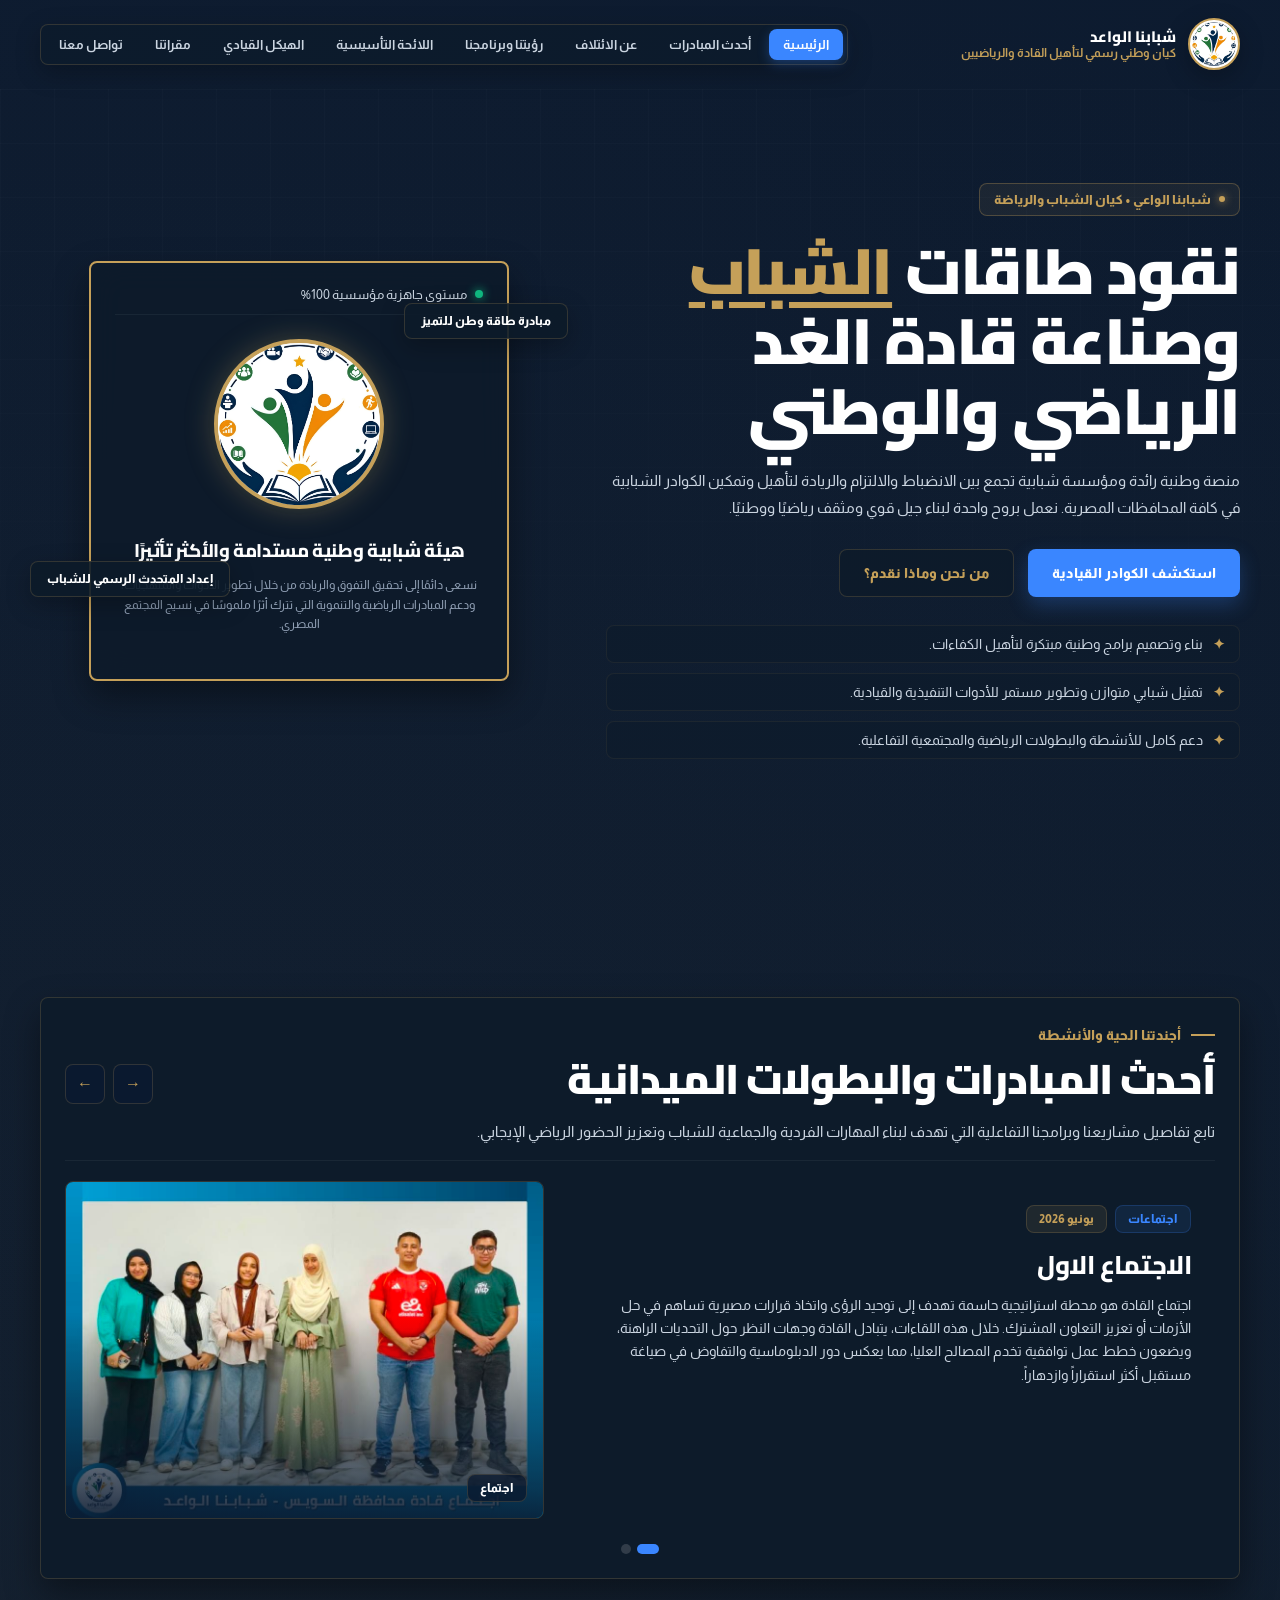
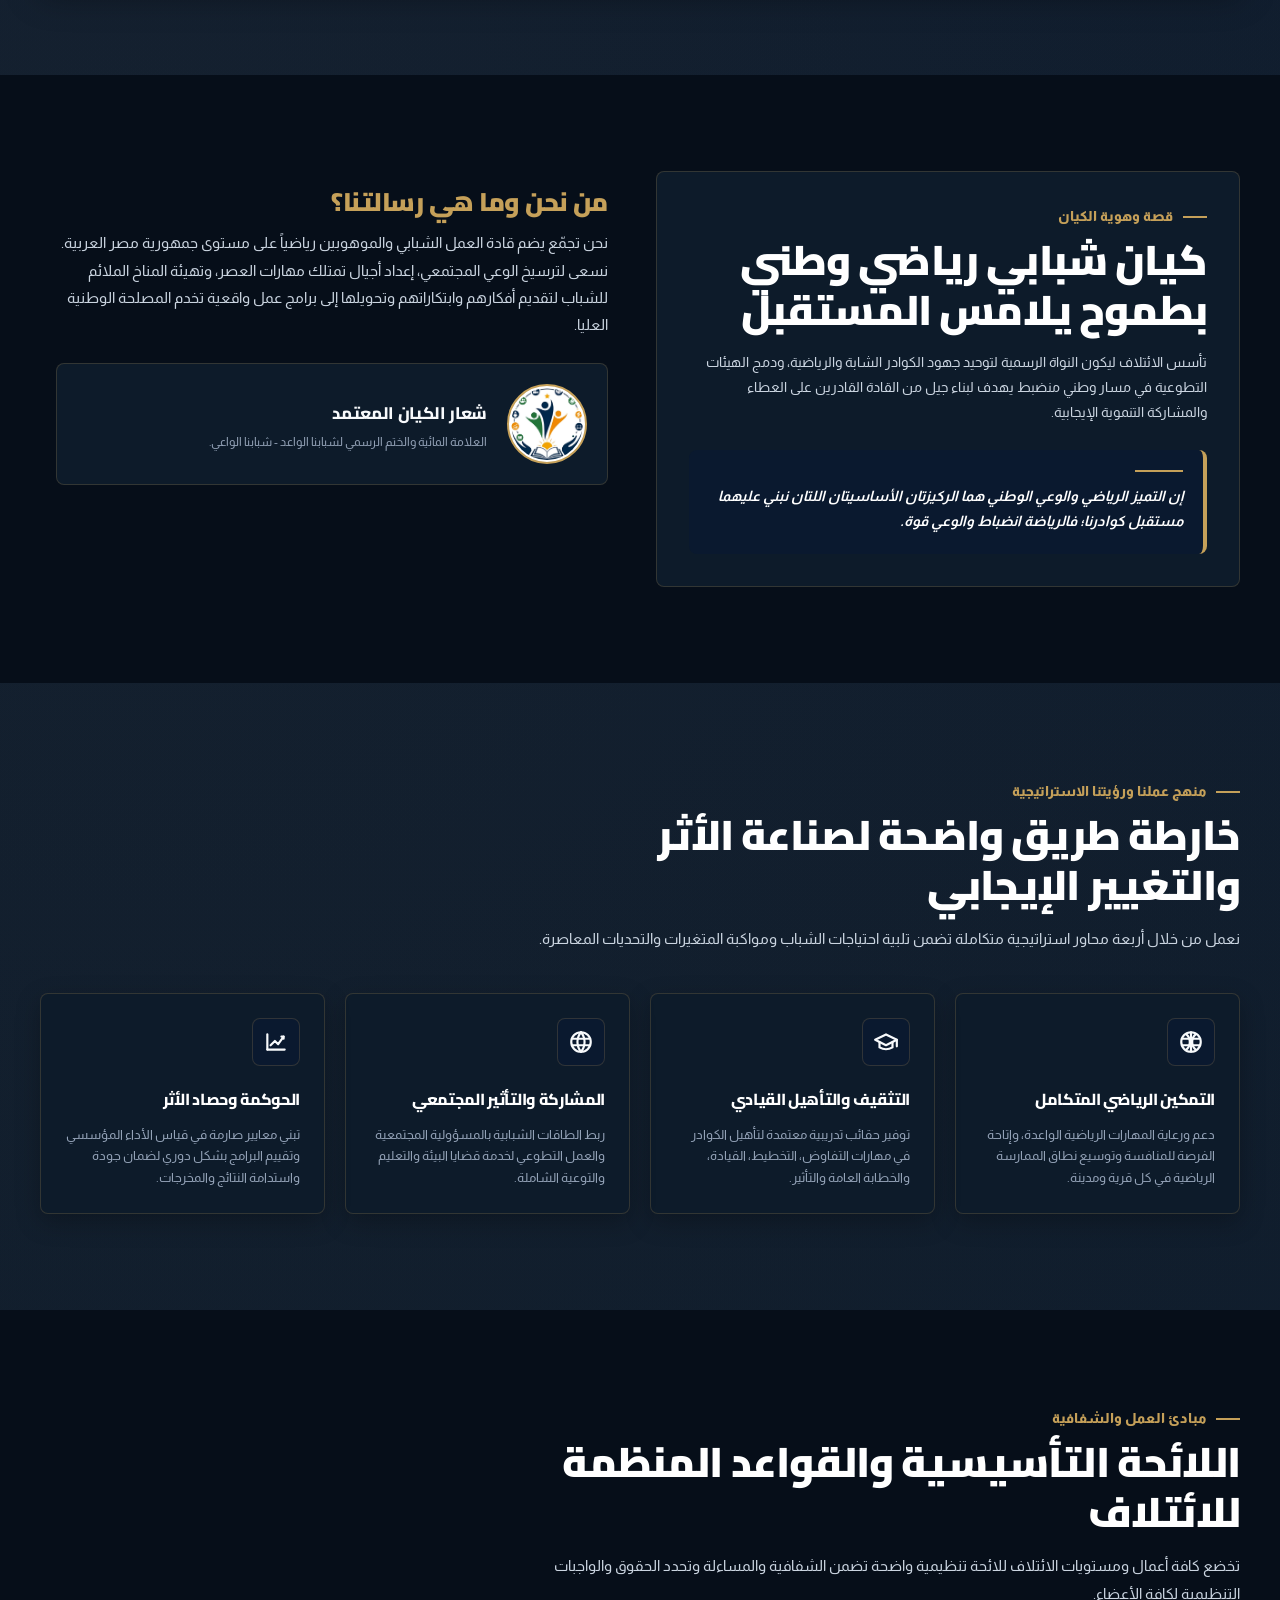
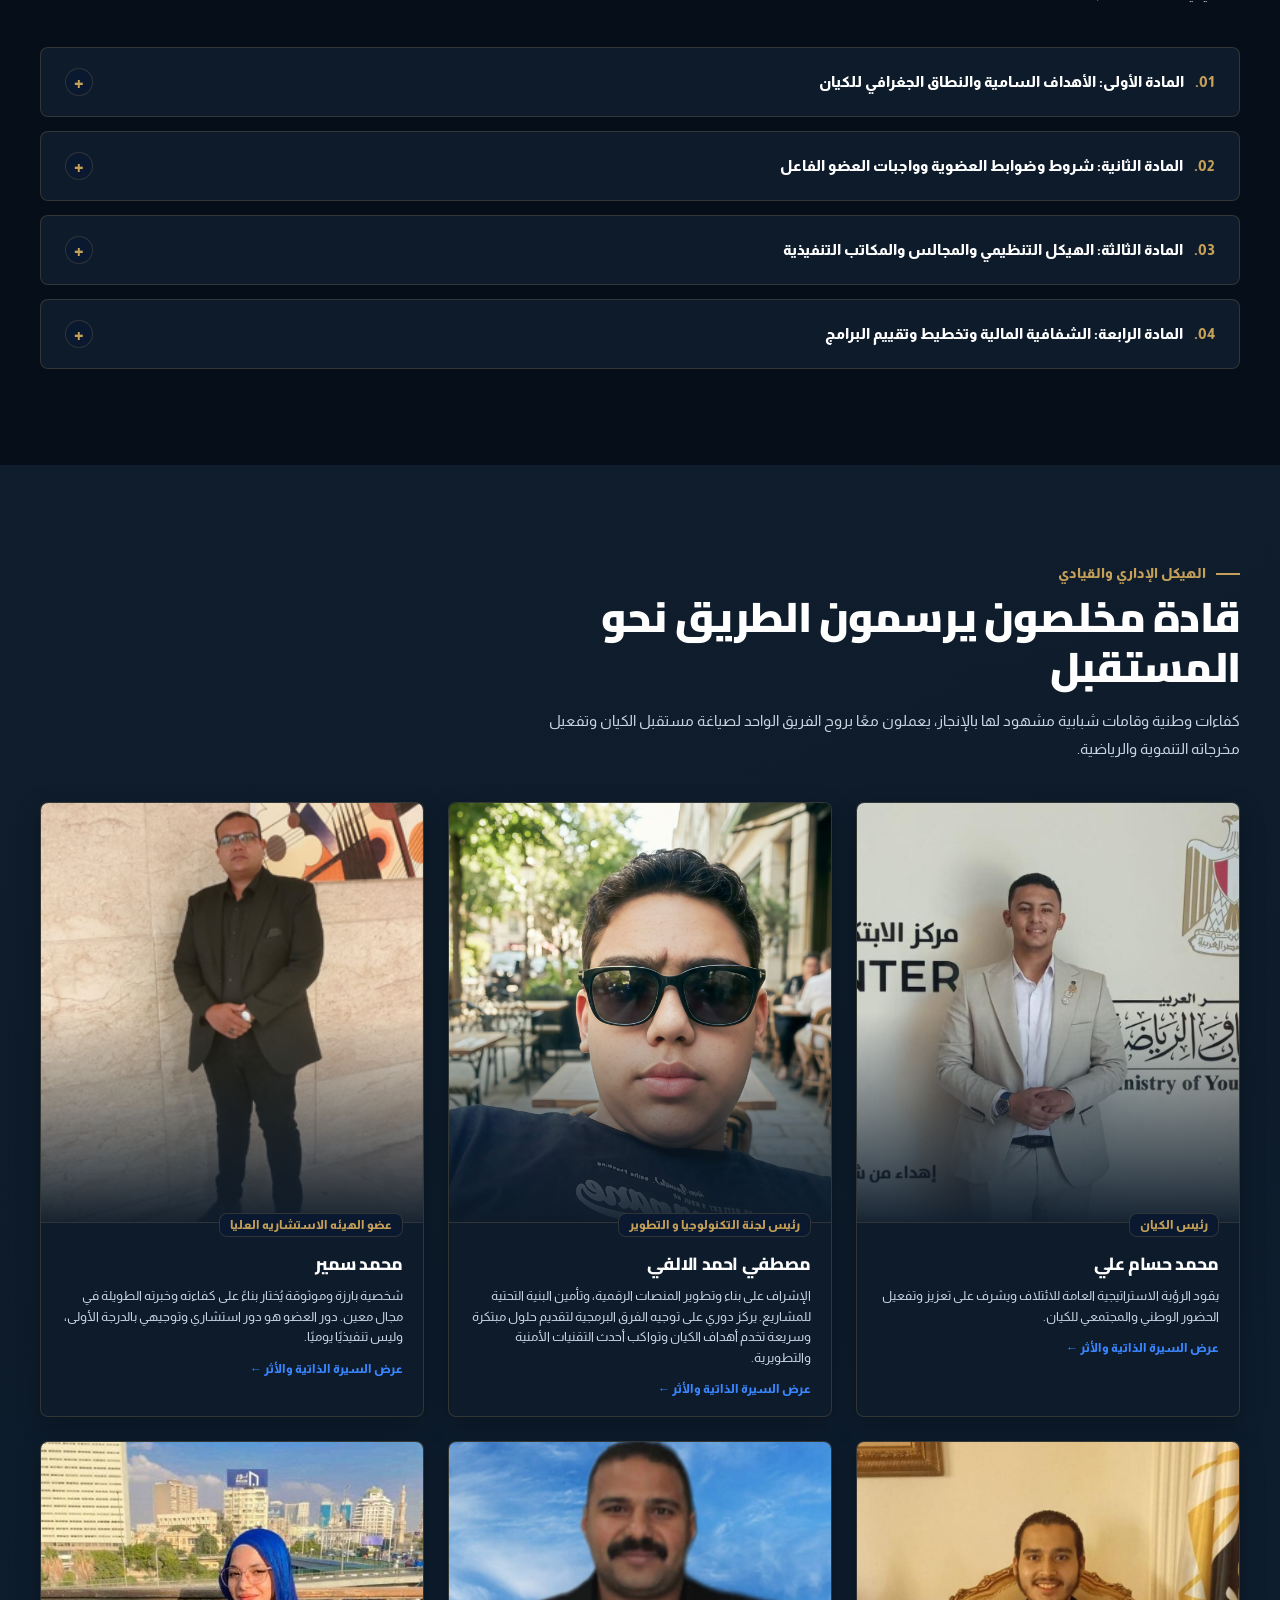
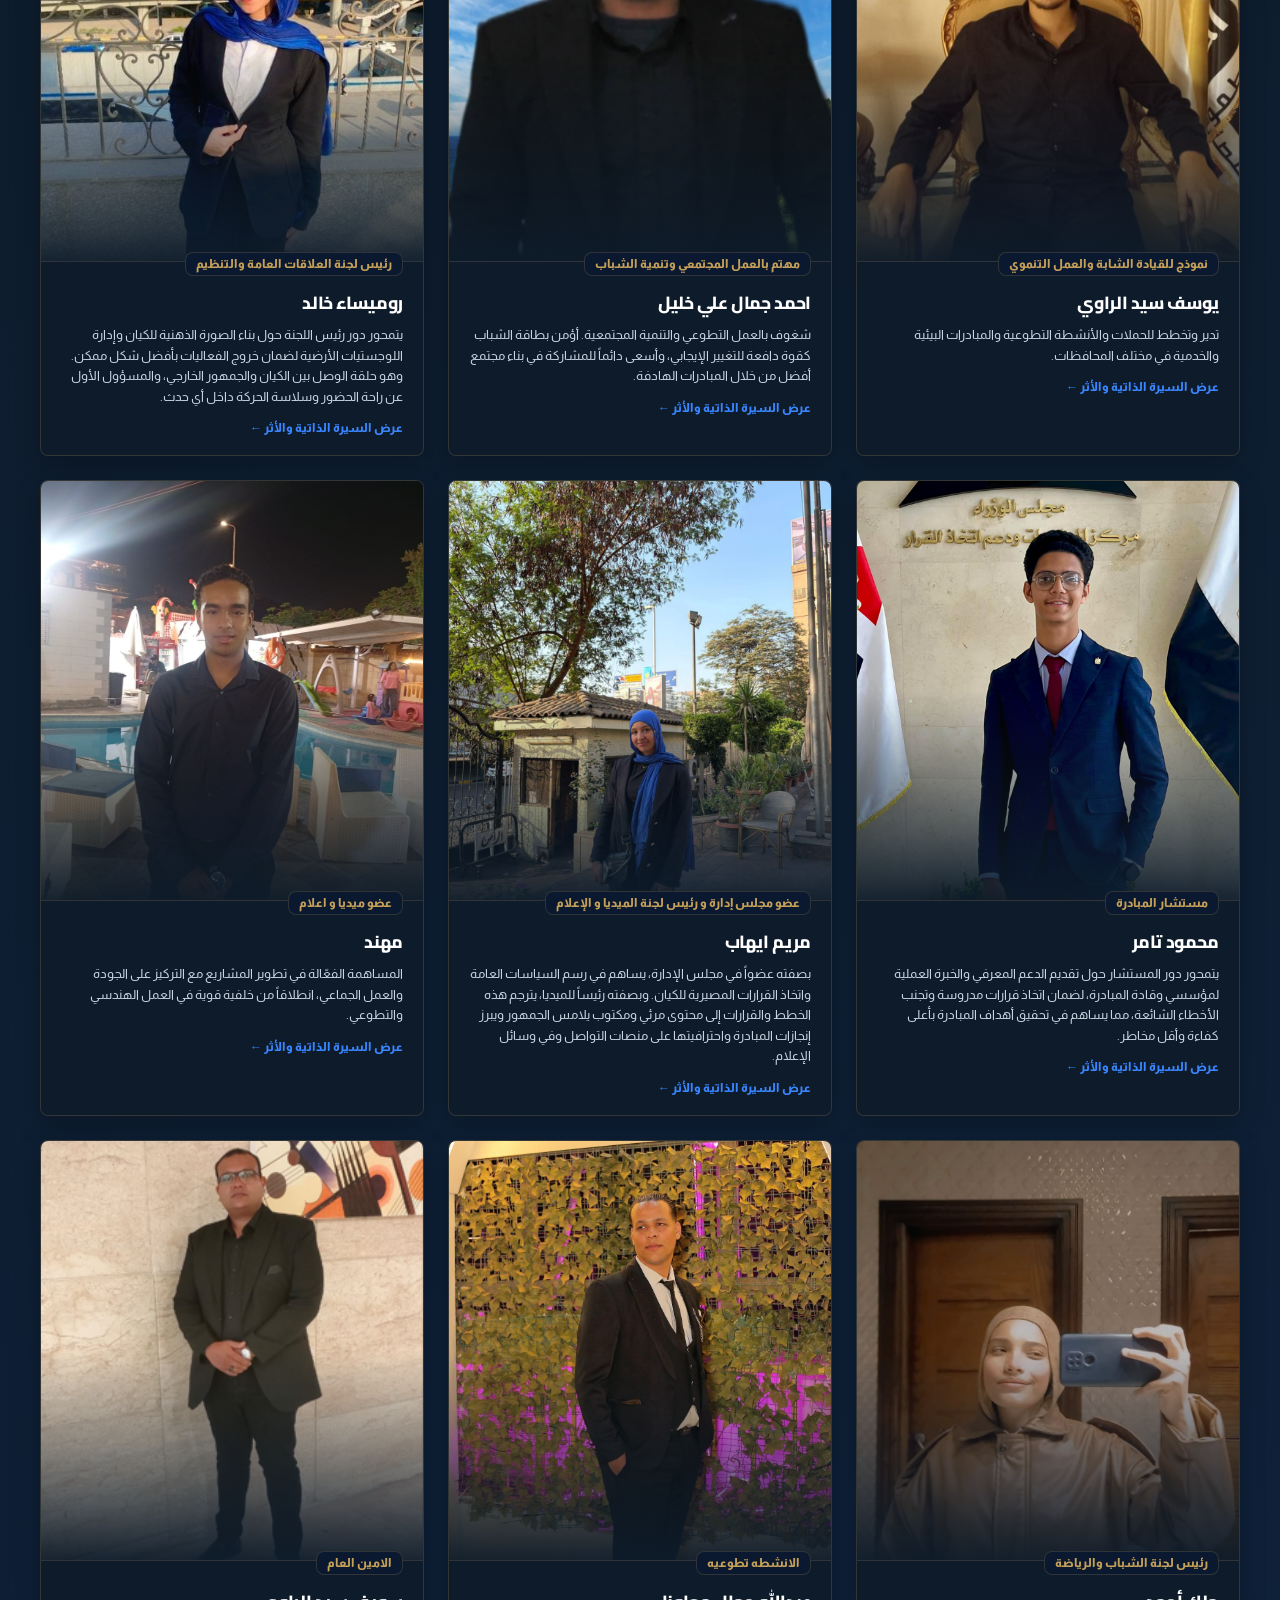
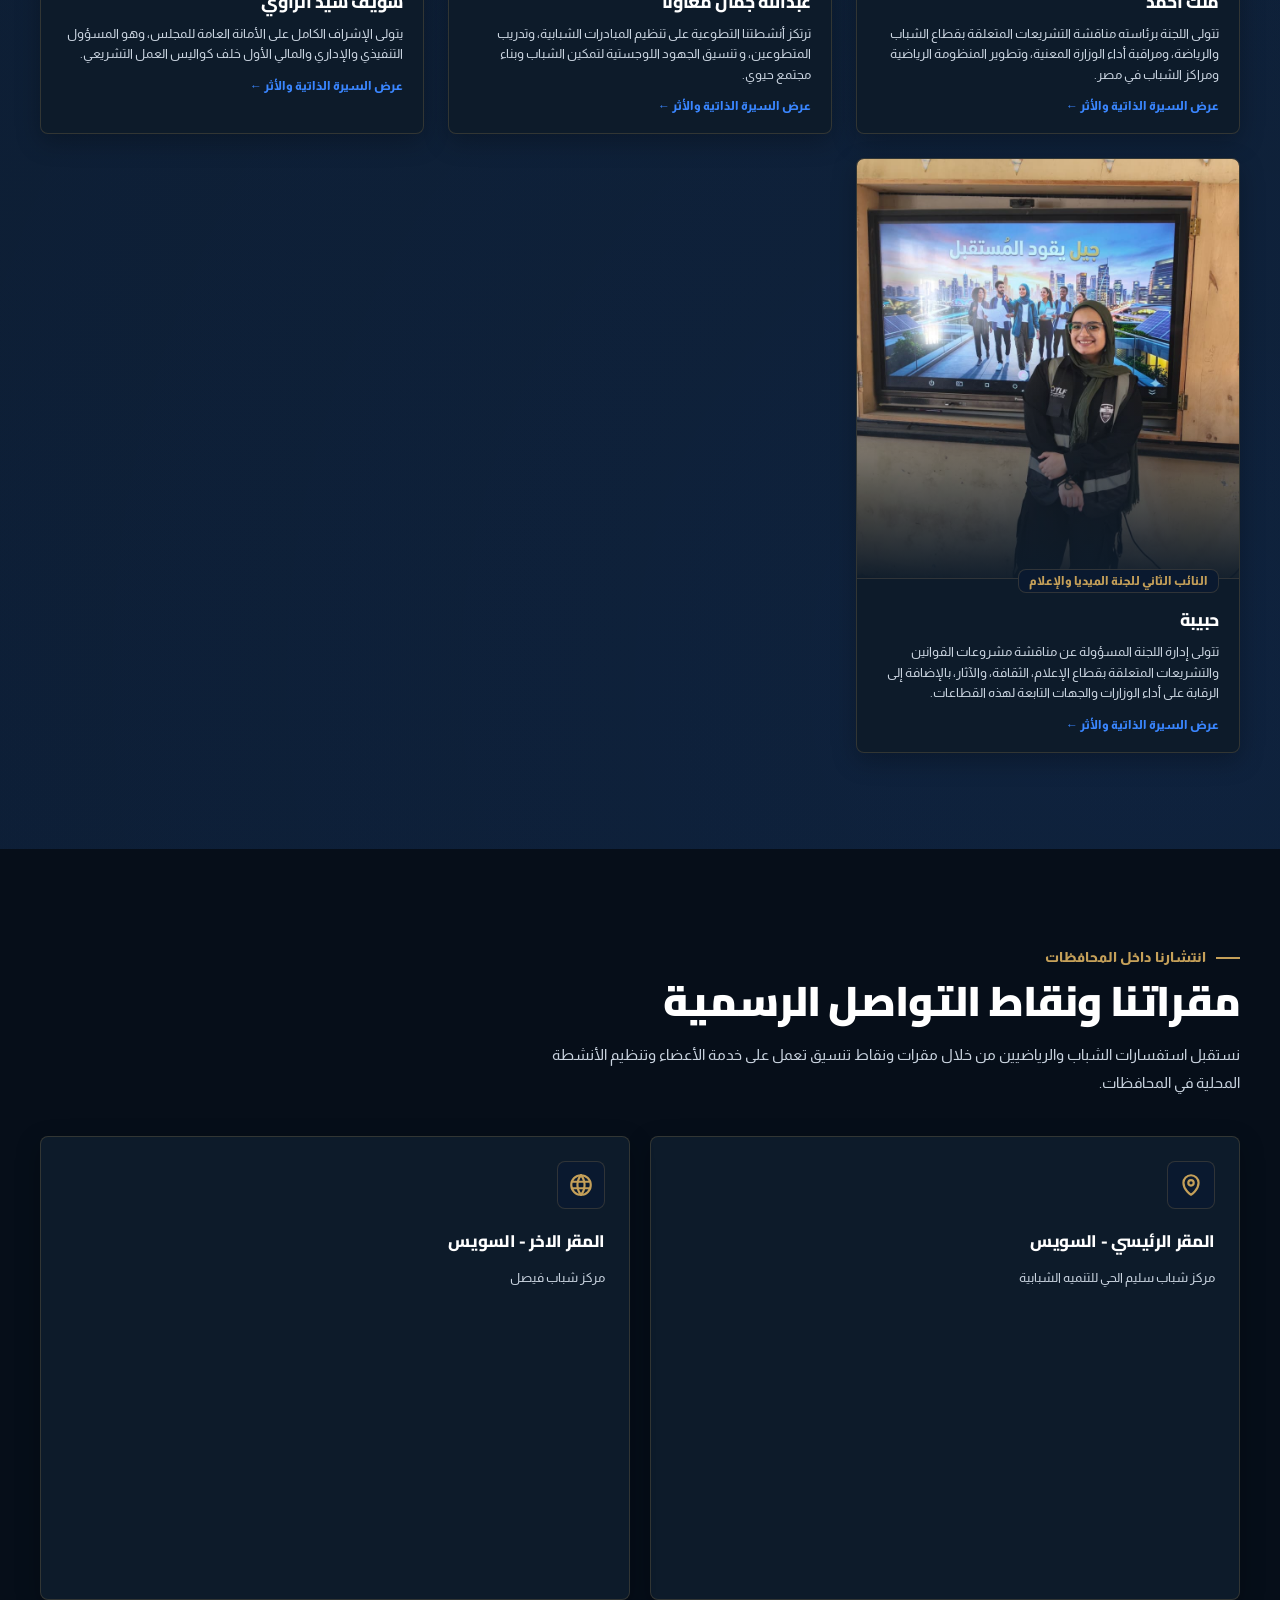
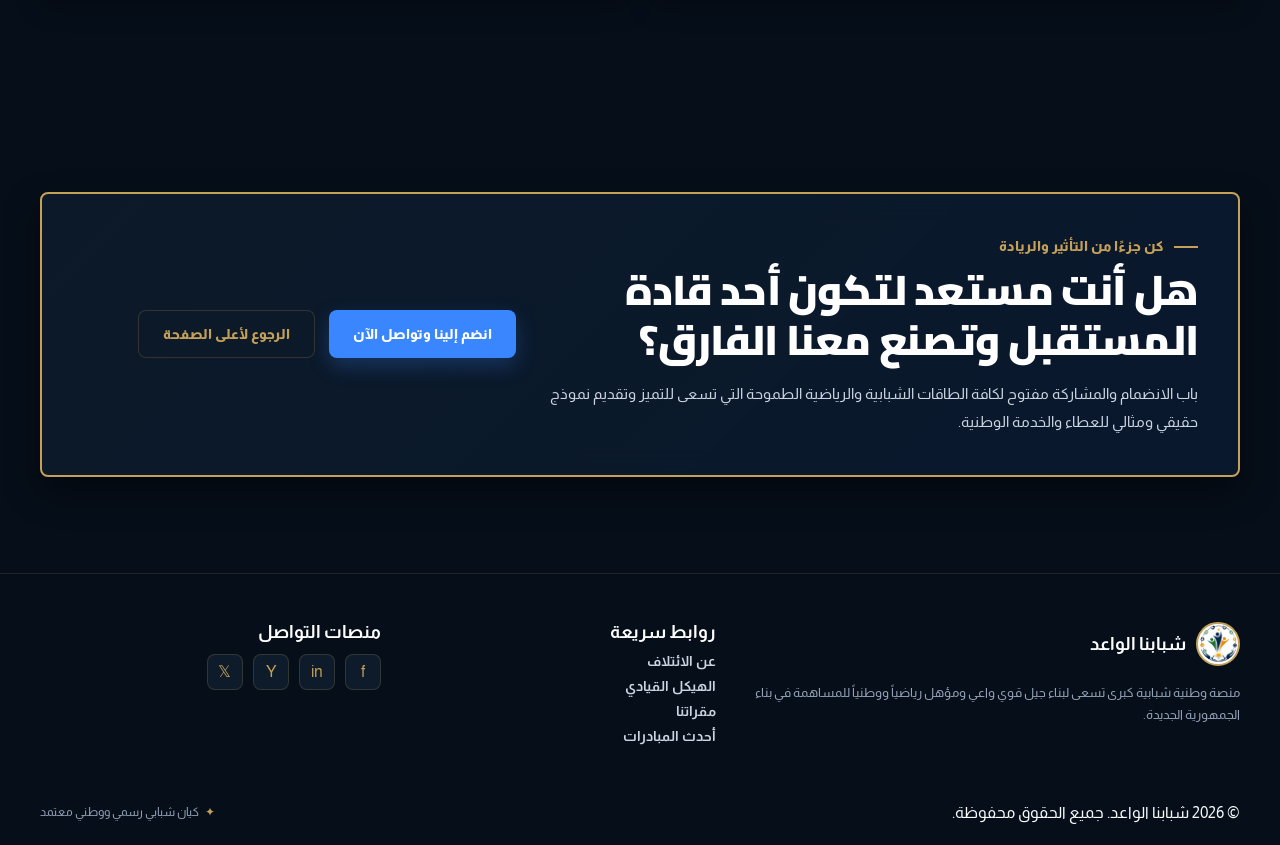
==== index.html @ 993e19d6 "Add files via upload" ====
<!DOCTYPE html>
<html lang="ar" dir="rtl">
<head>
  <meta charset="UTF-8">
  <meta name="viewport" content="width=device-width, initial-scale=1.0">
  <meta name="description" content="الموقع الرسمي لشبابنا الواعد - شبابنا الواعي. منصة وطنية لتأهيل وتمكين الكوادر الشبابية والرياضية في مصر.">
  <title>شبابنا الواعد | منصة وطنية لصناعة القادة</title>
  <link rel="icon" type="image/png" href="./images/logo.png">
  <meta name="keywords" content="شبابنا الواعد, شبابنا الواعي, تأهيل الشباب, تمكين الكوادر, القيادات الشبابية, الرياضة في مصر, مبادرة شبابية, تطوير المهارات, صناعة القادة">
  <meta name="robots" content="index, follow">
  <link rel="canonical" href="https://shababnaalwa3i-dev.github.io/shababnaalwa3i/">
  <meta property="og:type" content="website">
  <meta property="og:url" content="https://shababnaalwa3i-dev.github.io/shababnaalwa3i/">
  <meta property="og:title" content="شبابنا الواعد | منصة وطنية لصناعة القادة">
  <meta property="og:description" content="الموقع الرسمي لشبابنا الواعد - شبابنا الواعي. منصة وطنية لتأهيل وتمكين الكوادر الشبابية والرياضية في مصر.">
  <meta property="og:image" content="https://shababnaalwa3i-dev.github.io/shababnaalwa3i/images/youth_sports_logo_1782683669277.png">
  <meta property="og:image:width" content="1200">
  <meta property="og:image:height" content="630">
  <meta property="og:image:type" content="image/png">
  <meta name="twitter:card" content="summary_large_image">
  <meta name="twitter:title" content="شبابنا الواعد | منصة وطنية لصناعة القادة">
  <meta name="twitter:description" content="الموقع الرسمي لشبابنا الواعد - شبابنا الواعي. منصة وطنية لتأهيل وتمكين الكوادر الشبابية والرياضية في مصر.">
  <meta name="twitter:image" content="https://shababnaalwa3i-dev.github.io/shababnaalwa3i/images/youth_sports_logo_1782683669277.png">
  <link rel="stylesheet" href="styles.css">
</head>
<body>

  <!-- Ambient noise overlay -->
  <div class="noise" aria-hidden="true"></div>

  <!-- Header Bar -->
  <header class="site-header">
    <div class="container header-inner">
      
      <!-- Brand with high focus Logo -->
      <a href="#home" class="brand" onclick="scrollToSection('home'); return false;">
        <div class="brand-logo-wrap">
          <img src="images/youth_sports_logo_1782683669277.png" alt="Logo mini">
        </div>
        <div class="brand-copy">
          <strong>شبابنا الواعد</strong>
          <small>كيان وطني رسمي لتأهيل القادة والرياضيين</small>
        </div>
      </a>

      <!-- Navigation Links -->
      <nav class="site-nav" id="main-nav">
        <button class="nav-link is-active" onclick="scrollToSection('home')" data-nav-t="home">الرئيسية</button>
        <button class="nav-link" onclick="scrollToSection('news')" data-nav-t="news">أحدث المبادرات</button>
        <button class="nav-link" onclick="scrollToSection('about')" data-nav-t="about">عن الائتلاف</button>
        <button class="nav-link" onclick="scrollToSection('vision')" data-nav-t="vision">رؤيتنا وبرنامجنا</button>
        <button class="nav-link" onclick="scrollToSection('bylaws')" data-nav-t="bylaws">اللائحة التأسيسية</button>
        <button class="nav-link" onclick="scrollToSection('leadership')" data-nav-t="leadership">الهيكل القيادي</button>
        <button class="nav-link" onclick="scrollToSection('offices')" data-nav-t="offices">مقراتنا</button>
        <button class="nav-link hidden" onclick="scrollToSection('join')" data-nav-t="join">انضم لنا</button>
        <button class="nav-link" onclick="scrollToSection('contact')" data-nav-t="contact">تواصل معنا</button>
      </nav>

      <!-- Action Area -->
      <div class="header-actions hidden">
        <!-- Language Switcher -->
        <div class="lang-switcher">
          <button class="lang-btn is-active" data-lang="ar" onclick="switchLang('ar')">العربية</button>
          <button class="lang-btn" data-lang="en" onclick="switchLang('en')">EN</button>
        </div>

        <!-- Mobile Menu Toggle Button -->
        <button class="menu-toggle" onclick="toggleMobileMenu()" aria-label="Toggle Navigation Menu">
          <span></span>
          <span></span>
          <span></span>
        </button>
      </div>

    </div>
  </header>

  <!-- Main Layout Elements -->
  <main>

    <!-- Home/Hero Section -->
    <section class="section hero" id="home">
      <!-- Background elements -->
      <div class="hero-bg" aria-hidden="true">
        <div class="grid-lines"></div>
      </div>

      <div class="container hero-grid">
        
        <!-- Left copy block -->
        <div class="hero-content">
          <span class="eyebrow" id="hero-eyebrow">شبابنا الواعي • كيان الشباب والرياضة</span>
          <h1 id="hero-title">
            نقود طاقات الشباب وصناعة قادة الغد الرياضي والوطني
          </h1>
          <p class="hero-text" id="hero-text">
            منصة وطنية رائدة ومؤسسة شبابية تجمع بين الانضباط والالتزام والريادة لتأهيل وتمكين الكوادر الشبابية في كافة المحافظات المصرية. نعمل بروح واحدة لبناء جيل قوي ومثقف رياضيًا ووطنيًا.
          </p>
          
          <div class="hero-actions">
            <button class="btn btn-primary" id="hero-btn-primary" onclick="scrollToSection('leadership')">استكشف الكوادر القيادية</button>
            <button class="btn btn-secondary" id="hero-btn-secondary" onclick="scrollToSection('about')">من نحن وماذا نقدم؟</button>
          </div>

          <ul class="hero-points" id="hero-points-list">
            <!-- Populated via script.js -->
          </ul>
        </div>

        <!-- Right Graphic (Gold circular emblem highlighting the logo) -->
        <div class="hero-visual">
          <div class="floating-chip floating-chip-one">
            <span id="chip-one-text">مبادرة طاقة وطن للتميز</span>
          </div>
          <div class="floating-chip floating-chip-two">
            <span id="chip-two-text">إعداد المتحدث الرسمي للشباب</span>
          </div>

          <div class="glass-panel hero-panel">
            <div class="hero-panel-top">
              <span class="status-dot"></span>
              <span id="panel-badge">مستوى جاهزية مؤسسية 100%</span>
            </div>

            <!-- Focused Emblem containing the logo -->
            <div class="hero-emblem">
              <div class="emblem-circle">
                <img src="images/youth_sports_logo_1782683669277.png" alt="Youth & Sports Coalition Logo">
              </div>
            </div>

            <div class="hero-panel-content">
              <h3 id="panel-title">هيئة شبابية وطنية مستدامة والأكثر تأثيرًا</h3>
              <p id="panel-text">نسعى دائمًا إلى تحقيق التفوق والريادة من خلال تطوير الأدوات والمنهجيات، ودعم المبادرات الرياضية والتنموية التي تترك أثرًا ملموسًا في نسيج المجتمع المصري.</p>
            </div>

            <!-- Dynamic stats parameters in hero panel -->
            <div id="panel-mini-metrics" class="mini-metrics hidden">
              <!-- Rendered via script.js -->
            </div>
          </div>
        </div>

      </div>
    </section>

    <!-- Stats/Facts Counter Section -->
    <section class="section hidden" id="stats" style="background-color: #060e19;">
      <div class="container">
        <div class="section-head text-center mx-auto">
          <span class="section-kicker" id="stats-kicker">أرقامنا وإنجازاتنا الميدانية</span>
          <h2 class="section-title" id="stats-title">حقائق تعكس حجم تمكيننا وتواجدنا الفعلي</h2>
        </div>

        <div class="stats-grid" id="stats-grid-container">
          <!-- Populated via script.js -->
        </div>
      </div>
    </section>

    <!-- News / Activities Section -->
    <section class="section" id="news">
      <div class="container">
        
        <div class="news-slider">
          <div class="news-slider-head">
            <div>
              <span class="section-kicker" id="news-kicker">أجندتنا الحية والأنشطة</span>
              <h2 class="section-title" id="news-title">احدث المبادرات و الاجتماعات</h2>
              <p class="section-copy" id="news-text">تابع تفاصيل مشاريعنا وبرامجنا التفاعلية التي تهدف لبناء المهارات الفردية والجماعية للشباب وتعزيز الحضور الرياضي الإيجابي.</p>
            </div>
            
            <div class="news-slider-controls">
              <button class="slider-btn" onclick="prevSlide()" aria-label="Previous Project">&rarr;</button>
              <button class="slider-btn" onclick="nextSlide()" aria-label="Next Project">&larr;</button>
            </div>
          </div>

          <!-- Dynamic Slides Container -->
          <div class="news-viewport">
            <div class="news-track" id="news-track">
              <!-- Rendered via script.js -->
            </div>
          </div>

          <!-- Slider indicators dots -->
          <div style="display: flex; justify-content: center; margin-top: 24px;">
            <div class="slider-dots" id="slider-dots-container">
              <!-- Generated via script.js -->
            </div>
          </div>
        </div>

      </div>
    </section>

    <!-- About Section -->
    <section class="section" id="about" style="background-color: #060e19;">
      <div class="container">
        <div class="about-layout">
          
          <!-- Column 1: Info card -->
          <div class="about-card">
            <span class="section-kicker" id="about-kicker">قصة وهوية الكيان</span>
            <h2 class="section-title" id="about-title">كيان شبابي رياضي وطني بطموح يلامس المستقبل</h2>
            <p class="section-copy" id="about-lead">تأسس الائتلاف ليكون النواة الرسمية لتوحيد جهود الكوادر الشابة والرياضية، ودمج الهيئات التطوعية في مسار وطني منضبط يهدف لبناء جيل من القادة القادرين على العطاء والمشاركة التنموية الإيجابية.</p>
            
            <div class="about-quote">
              <span class="quote-line"></span>
              <p id="about-quote-text">إن التميز الرياضي والوعي الوطني هما الركيزتان الأساسيتان اللتان نبني عليهما مستقبل كوادرنا؛ فالرياضة انضباط والوعي قوة.</p>
            </div>
          </div>

          <!-- Column 2: Detailed block -->
          <div style="padding: 16px;">
            <div style="margin-bottom: 24px;">
              <h3 class="section-title" id="about-who-title" style="font-size: 1.6rem; color: var(--accent-gold); margin-bottom: 12px;">من نحن وما هي رسالتنا؟</h3>
              <p class="section-copy" id="about-who-text">كيان شبابي يستثمر في طاقات الشباب ويمكّنهم بالمهارات الرقمية والقيادية لصناعة قادة الغد وطنياً ورياضياً. نحن تجمع شبابي يهدف لنشر ثقافة التعلم الذاتي وتأهيل جيل واعد يقود المستقبل تقنياً ومعرفياً. منصة شبابية مبتكرة تهدف لتمكين الجيل الصاعد بالمهارات العملية والأمن السيبراني لبناء قادة المستقبل.</p>
            </div>

            <!-- Logo display to reinforce visual identity -->
            <div style="border-radius: var(--radius-sm); border: 1px solid var(--surface-border); overflow: hidden; background: var(--bg-soft); padding: 20px; display: flex; align-items: center; gap: 20px;">
              <img src="images/youth_sports_logo_1782683669277.png" alt="Logo" style="width: 80px; height: 80px; object-fit: cover; border-radius: 50%; border: 2px solid var(--accent-gold); background: #fff; padding: 2px;">
              <div>
                <h4 style="font-family: 'Cairo', sans-serif; font-weight: 800; font-size: 1.05rem; margin-bottom: 4px;">شعار الكيان المعتمد</h4>
                <p style="color: var(--text-muted); font-size: 0.75rem; line-height: 1.5;">العلامة المائية والختم الرسمي لشبابنا الواعد - شبابنا الواعي.</p>
              </div>
            </div>
          </div>

        </div>
      </div>
    </section>

    <!-- Vision Pillars Section -->
    <section class="section" id="vision">
      <div class="container">
        <div class="section-head text-center mx-auto">
          <span class="section-kicker" id="vision-kicker">منهج عملنا ورؤيتنا الاستراتيجية</span>
          <h2 class="section-title" id="vision-title">خارطة طريق واضحة لصناعة الأثر والتغيير الإيجابي</h2>
          <p class="section-copy" id="vision-text">نعمل من خلال أربعة محاور استراتيجية متكاملة تضمن تلبية احتياجات الشباب ومواكبة المتغيرات والتحديات المعاصرة.</p>
        </div>

        <div class="vision-grid" id="vision-grid-container">
          <!-- Populated via script.js -->
        </div>
      </div>
    </section>

    <!-- Bylaws Constitution Section -->
    <section class="section" id="bylaws" style="background-color: #060e19;">
      <div class="container">
        <div class="section-head text-center mx-auto">
          <span class="section-kicker" id="bylaws-kicker">مبادئ العمل والشفافية</span>
          <h2 class="section-title" id="bylaws-title">اللائحة التأسيسية والقواعد المنظمة للائتلاف</h2>
          <p class="section-copy" id="bylaws-text">تخضع كافة أعمال ومستويات الائتلاف للائحة تنظيمية واضحة تضمن الشفافية والمساءلة وتحدد الحقوق والواجبات التنظيمية لكافة الأعضاء.</p>
        </div>

        <div class="accordion" id="bylaws-accordion">
          <!-- Populated via script.js -->
        </div>
      </div>
    </section>

    <!-- Leadership Board Section -->
    <section class="section" id="leadership">
      <div class="container">
        <div class="section-head text-center mx-auto">
          <span class="section-kicker" id="leadership-kicker">الهيكل الإداري والقيادي</span>
          <h2 class="section-title" id="leadership-title">قادة مخلصون يرسمون الطريق نحو المستقبل</h2>
          <p class="section-copy" id="leadership-text">كفاءات وطنية وقامات شبابية مشهود لها بالإنجاز، يعملون معًا بروح الفريق الواحد لصياغة مستقبل الكيان وتفعيل مخرجاته التنموية والرياضية.</p>
        </div>

        <div class="leadership-grid" id="leadership-grid-container">
          <!-- Populated via script.js -->
        </div>
      </div>
    </section>



    <!-- Our Offices Section -->
    <section class="section" id="offices" style="background-color: #060e19;">
      <div class="container">
        <div class="section-head text-center mx-auto">
          <span class="section-kicker" id="offices-kicker">انتشارنا داخل المحافظات</span>
          <h2 class="section-title" id="offices-title">مقراتنا ونقاط التواصل الرسمية</h2>
          <p class="section-copy" id="offices-text">نستقبل استفسارات الشباب والرياضيين من خلال مقرات ونقاط تنسيق تعمل على خدمة الأعضاء وتنظيم الأنشطة المحلية في المحافظات.</p>
        </div>

        <div class="offices-grid" id="offices-grid-container">
          <!-- Populated via script.js -->
        </div>
      </div>
    </section>

    <!-- Join Us Section -->
    <section class="section hidden" id="join">
      <div class="container">
        <div class="join-layout">
          <div class="glass-panel join-info">
            <span class="section-kicker" id="join-kicker">بوابة العضوية والتطوع</span>
            <h2 class="section-title" id="join-title">سجل بياناتك للانضمام إلى الائتلاف</h2>
            <p class="section-copy" id="join-text">املأ بياناتك الأساسية، وسيتم تجهيز رسالة بريد إلكتروني لإرسال طلبك إلى فريق العضوية لمراجعته والتواصل معك في أقرب وقت.</p>

            <div class="join-benefits" id="join-benefits-list">
              <!-- Populated via script.js -->
            </div>
          </div>

          <form class="join-form glass-panel" id="join-form" action="https://api.web3forms.com/submit" method="POST">
  <!-- مفتاح الوصول الخاص بك لخدمة Web3Forms -->
  <input type="hidden" name="access_key" value="f0259fa7-0f84-4c54-b08a-aa683129fd39">

  <!-- حماية أمنية (Honeypot): حقل مخفي تماماً لمنع البوتات والسبام تلقائياً -->
  <input type="checkbox" name="botcheck" class="hidden" style="display: none;">

  <!-- تخصيص عنوان الرسالة التي ستصلك في الإيميل لتكون منظمة -->
  <input type="hidden" name="subject" value="طلب انضمام جديد - بوابة العضوية والتطوع">

  <div class="form-grid">
    <label class="form-field">
      <span id="join-label-name">الاسم بالكامل</span>
      <input type="text" name="name" id="join-name" required placeholder="اكتب اسمك بالكامل">
    </label>

    <label class="form-field">
      <span id="join-label-phone">رقم الهاتف</span>
      <input type="tel" name="phone" id="join-phone" required placeholder="مثال: 01000000000">
    </label>

    <label class="form-field">
      <span id="join-label-email">البريد الإلكتروني</span>
      <input type="email" name="email" id="join-email" required placeholder="name@example.com">
    </label>

    <label class="form-field">
      <span id="join-label-age">السن</span>
      <input type="number" name="age" id="join-age" min="12" max="80" required placeholder="اكتب السن">
    </label>

    <label class="form-field">
      <span id="join-label-governorate">المحافظة</span>
      <select name="governorate" id="join-governorate" required>
        <option value="">اختر المحافظة</option>
      </select>
    </label>

    <label class="form-field">
      <span id="join-label-interest">مجال الاهتمام</span>
      <select name="interest" id="join-interest" required>
        <option value="">اختر المجال</option>
      </select>
    </label>
  </div>

  <label class="form-field form-field-full">
    <span id="join-label-message">نبذة مختصرة عنك</span>
    <textarea name="message" id="join-message" rows="5" placeholder="اكتب خبراتك أو سبب رغبتك في الانضمام"></textarea>
  </label>

  <div class="form-consent">
    <input type="checkbox" id="join-consent" required>
    <label for="join-consent" id="join-consent-text">أوافق على إرسال بياناتي لفريق العضوية والتواصل معي بخصوص الطلب.</label>
  </div>

  <button type="submit" class="btn btn-primary" id="join-submit">إرسال طلب الانضمام</button>
  
  <!-- تم تعديل الملاحظة بما يتناسب مع نظام العمل الجديد عبر السيرفر بدون ريفريش للبريد -->
  <p class="form-note" id="join-note">عند الضغط على إرسال، سيتم تشفير البيانات وإرسالها مباشرة لفريق العضوية.</p>
  <p class="form-status" id="join-status" aria-live="polite"></p>
</form>
        </div>
      </div>
    </section>

    <!-- CTA Section -->
    <section class="section" id="contact" style="background-color: #060e19;">
      <div class="container">
        <div class="glass-panel cta-shell" style="border: 2px solid var(--accent-gold); background: linear-gradient(135deg, rgba(13,27,42,0.9) 0%, rgba(10,25,47,0.95) 100%);">
          <div>
            <span class="section-kicker" id="cta-kicker">كن جزءًا من التأثير والريادة</span>
            <h2 class="section-title" id="cta-title" style="margin-bottom: 14px;">هل أنت مستعد لتكون أحد قادة المستقبل وتصنع معنا الفارق؟</h2>
            <p class="section-copy" id="cta-text">باب الانضمام والمشاركة مفتوح لكافة الطاقات الشبابية والرياضية الطموحة التي تسعى للتميز وتقديم نموذج حقيقي ومثالي للعطاء والخدمة الوطنية.</p>
          </div>

          <div class="cta-actions">
            <button class="btn btn-primary" id="cta-btn-primary" onclick="scrollToSection('join')">انضم إلينا وتواصل الآن</button>
            <button class="btn btn-secondary" id="cta-btn-secondary" onclick="scrollToSection('home')">الرجوع لأعلى الصفحة</button>
          </div>
        </div>
      </div>
    </section>

  </main>

  <!-- Footer Section -->
  <footer class="site-footer">
    <div class="container">
      <div class="footer-inner">
        
        <!-- Brand Copy -->
        <div>
          <div style="display: flex; align-items: center; gap: 10px; margin-bottom: 16px;">
            <div style="width: 44px; height: 44px; border-radius: 50%; border: 2px solid var(--accent-gold); overflow: hidden; background: #fff; padding: 1.5px;">
              <img src="images/youth_sports_logo_1782683669277.png" alt="Logo mini" style="width: 100%; height: 100%; object-fit: cover; border-radius: 50%;">
            </div>
            <strong id="footer-brand" style="margin-bottom: 0;">شبابنا الواعد</strong>
          </div>
          <p id="footer-text">منصة وطنية شبابية كبرى تسعى لبناء جيل قوي واعي ومؤهل رياضياً ووطنياً للمساهمة في بناء الجمهورية الجديدة.</p>
        </div>

        <!-- Links Column -->
        <div>
          <strong id="footer-quick-title">روابط سريعة</strong>
          <div class="footer-links">
            <a href="#about" onclick="scrollToSection('about'); return false;" data-footer-link="about">عن الائتلاف</a>
            <a href="#leadership" onclick="scrollToSection('leadership'); return false;" data-footer-link="leadership">الهيكل القيادي</a>
            <a href="#offices" onclick="scrollToSection('offices'); return false;" data-footer-link="offices">مقراتنا</a>
            <!-- <a href="#join" onclick="scrollToSection('join'); return false;" data-footer-link="join">انضم لنا</a> -->
            <a href="#news" onclick="scrollToSection('news'); return false;" data-footer-link="news">أحدث المبادرات</a>
          </div>
        </div>

        <!-- Social Column -->
        <div>
          <strong id="footer-socials-title">منصات التواصل</strong>
          <div class="footer-socials">
            <a href="https://www.facebook.com/profile.php?id=61582921731959" target="_blank" rel="noreferrer" aria-label="Facebook">f</a>
            <a href="https://linkedin.com" target="_blank" rel="noreferrer" aria-label="LinkedIn">in</a>
            <a href="https://youtube.com" target="_blank" rel="noreferrer" aria-label="YouTube">Y</a>
            <a href="https://twitter.com" target="_blank" rel="noreferrer" aria-label="Twitter / X">𝕏</a>
          </div>
        </div>

      </div>

      <!-- Footer Bottom legal row -->
      <div class="footer-bottom">
        <p id="footer-copy">© 2026 شبابنا الواعد. جميع الحقوق محفوظة.</p>
        <div style="display: flex; align-items: center; gap: 6px; color: var(--text-muted); font-size: 0.75rem;">
          <span style="color: var(--accent-gold);">✦</span>
          <span id="footer-status-text">كيان شبابي رسمي ووطني معتمد</span>
        </div>
      </div>
    </div>
  </footer>

  <!-- Profile Modal Dialog Popup -->
  <div class="profile-modal" id="profile-modal">
    <div class="profile-backdrop" id="profile-backdrop"></div>
    <div class="profile-dialog glass-panel">
      
      <!-- Close Trigger -->
      <button class="profile-close" onclick="closeProfile()" aria-label="Close Profile Modal">&times;</button>

      <div class="profile-grid">
        <!-- Visual Column -->
        <div class="profile-media">
          <img src="" alt="" id="modal-image">
        </div>

        <!-- Detailed Content Column -->
        <div class="profile-content">
          <span class="profile-label" id="modal-label">الملف الشخصي للقيادي</span>
          <h3 id="modal-name"><!-- Loaded via script --></h3>
          <p class="profile-role" id="modal-role"><!-- Loaded via script --></p>
          <p class="profile-bio" id="modal-bio"><!-- Loaded via script --></p>

          <!-- Core Achievements -->
          <div class="profile-block">
            <h4 id="modal-achievements-title">أبرز الإنجازات والمحطات المهنية</h4>
            <ul id="modal-achievements-list">
              <!-- Loaded via script -->
            </ul>
          </div>

          <!-- Social networks -->
          <div class="profile-block">
            <h4 id="modal-socials-title">روابط التواصل الرسمي والمجتمعي</h4>
            <div class="profile-socials" id="modal-socials-list">
              <!-- Loaded via script -->
            </div>
          </div>
        </div>
      </div>

    </div>
  </div>

  <!-- Sourcing dynamic controller script -->
  <script src="script.js"></script>
<script defer src="https://static.cloudflareinsights.com/beacon.min.js/v4513226cdae34746b4dedf0b4dfa099e1781791509496" integrity="sha512-ZE9pZaUXND66v380QUtch/5sE9tPFh2zg45pR2PB0CVkCtOREv2AJKkSidISWkysEuQ0EH8faUU5du78bx87UQ==" data-cf-beacon='{"version":"2024.11.0","token":"1954b47c125f43f8b4338b3c4f804e4f","server_timing":{"name":{"cfCacheStatus":true,"cfEdge":true,"cfExtPri":true,"cfL4":true,"cfOrigin":true,"cfSpeedBrain":true},"location_startswith":null}}' crossorigin="anonymous"></script>
<script>(function(){function c(){var b=a.contentDocument||a.contentWindow.document;if(b){var d=b.createElement('script');d.innerHTML="window.__CF$cv$params={r:'a14e70dd2e38eda4',t:'MTc4MzAwMzU5Ng=='};var a=document.createElement('script');a.src='/cdn-cgi/challenge-platform/scripts/jsd/main.js';document.getElementsByTagName('head')[0].appendChild(a);";b.getElementsByTagName('head')[0].appendChild(d)}}if(document.body){var a=document.createElement('iframe');a.height=1;a.width=1;a.style.position='absolute';a.style.top=0;a.style.left=0;a.style.border='none';a.style.visibility='hidden';document.body.appendChild(a);if('loading'!==document.readyState)c();else if(window.addEventListener)document.addEventListener('DOMContentLoaded',c);else{var e=document.onreadystatechange||function(){};document.onreadystatechange=function(b){e(b);'loading'!==document.readyState&&(document.onreadystatechange=e,c())}}}})();</script></body>
</html>
---- styles.css ----
@import url('https://fonts.googleapis.com/css2?family=Cairo:wght@400;500;600;700;800;900&family=Almarai:wght@400;700;800&display=swap');

:root {
  --bg: #0a192f;               /* Deep Navy as requested */
  --bg-soft: #0d1b2a;          /* Dark Navy as requested */
  --accent-gold: #c5a059;      /* Royal Gold for icons, important headings */
  --interactive-blue: #3a86ff; /* Bright Blue for buttons/links */
  --interactive-hover: #1e6eff;
  --surface: rgba(13, 27, 42, 0.75);
  --surface-border: rgba(197, 160, 89, 0.2);
  --text: #f8fafc;
  --text-soft: #cbd5e1;
  --text-muted: #94a3b8;
  --white: #ffffff;
  --shadow-lg: 0 15px 35px rgba(0, 0, 0, 0.4);
  --shadow-md: 0 8px 24px rgba(0, 0, 0, 0.25);
  --radius-sm: 8px;            /* 8px Border Radius as requested */
  --transition: 200ms ease;
  --container: min(1200px, calc(100% - 32px));
  --header-h: 88px;
}

*, *::before, *::after {
  box-sizing: border-box;
}

html {
  scroll-behavior: smooth;
}

body {
  margin: 0;
  min-height: 100vh;
  color: var(--text);
  background-color: var(--bg);
  /* Subtle gradients between deep blues */
  background-image: 
    radial-gradient(circle at 10% 20%, rgba(197, 160, 89, 0.05), transparent 40%),
    radial-gradient(circle at 90% 80%, rgba(58, 134, 255, 0.08), transparent 40%),
    linear-gradient(180deg, #0a192f 0%, #0d1b2a 50%, #0a192f 100%);
  overflow-x: hidden;
  font-family: 'Almarai', 'Cairo', sans-serif;
}

body.nav-open, body.modal-open {
  overflow: hidden;
}

.hidden {
  display: none !important;
}


/* ========================================
   SCROLLBAR STYLING
   ======================================== */

::-webkit-scrollbar {
  width: 8px;
  height: 8px;
}

::-webkit-scrollbar-track {
  background: var(--color-primary-navy);
}

::-webkit-scrollbar-thumb {
  background: var(--accent-gold);
  border-radius: 4px;
}

::-webkit-scrollbar-thumb:hover {
  background: var(--color-interactive-blue);
}



img {
  max-width: 100%;
  display: block;
}

a {
  color: inherit;
  text-decoration: none;
}

button {
  font: inherit;
  color: inherit;
  background: transparent;
  border: 0;
  cursor: pointer;
}

ul {
  list-style: none;
  margin: 0;
  padding: 0;
}

p, h1, h2, h3, h4 {
  margin: 0;
}

/* Base Headings - Cairo weights as requested for strength and stability */
h1, h2, h3, h4 {
  font-family: 'Cairo', sans-serif;
  font-weight: 800; /* Bold/Black weight */
  letter-spacing: -0.02em;
}

.container {
  width: var(--container);
  margin-inline: auto;
}

.section {
  position: relative;
  padding: 96px 0;
}

.section-head {
  max-width: 720px;
  margin-bottom: 40px;
}

.section-head.compact {
  margin-bottom: 24px;
}

.section-kicker {
  display: inline-flex;
  align-items: center;
  gap: 10px;
  margin-bottom: 12px;
  color: var(--accent-gold);
  font-size: 0.85rem;
  font-weight: 800;
  text-transform: uppercase;
}

.section-kicker::before {
  content: "";
  width: 24px;
  height: 2px;
  background: var(--accent-gold);
}

.section-title {
  font-size: clamp(1.8rem, 3.5vw, 2.6rem);
  line-height: 1.2;
  font-weight: 900;
  color: var(--white);
  margin-bottom: 14px;
}

.section-copy {
  color: var(--text-soft);
  font-size: 0.95rem;
  line-height: 1.8;
}

.noise {
  position: fixed;
  inset: 0;
  pointer-events: none;
  opacity: .02;
  z-index: 1;
  background-image: url("data:image/svg+xml,%3Csvg xmlns='http://www.w3.org/2000/svg' width='180' height='180' viewBox='0 0 180 180'%3E%3Cg fill='none'%3E%3Ccircle cx='12' cy='14' r='1.2' fill='white' fill-opacity='.2'/%3E%3Ccircle cx='70' cy='58' r='1.2' fill='white' fill-opacity='.15'/%3E%3Ccircle cx='136' cy='88' r='1.2' fill='white' fill-opacity='.2'/%3E%3Ccircle cx='38' cy='126' r='1.2' fill='white' fill-opacity='.15'/%3E%3Ccircle cx='150' cy='148' r='1.2' fill='white' fill-opacity='.2'/%3E%3C/g%3E%3C/svg%3E");
}

.glass-panel {
  background: rgba(13, 27, 42, 0.8);
  border: 1px solid var(--surface-border);
  box-shadow: var(--shadow-lg);
  backdrop-filter: blur(16px);
  -webkit-backdrop-filter: blur(16px);
  border-radius: var(--radius-sm); /* 8px light rounded */
}

/* Header - High Focus on Logo */
.site-header {
  position: sticky;
  top: 0;
  z-index: 50;
  transition: all var(--transition);
  border-bottom: 1px solid transparent;
}

.site-header.is-scrolled {
  background: rgba(10, 25, 47, 0.92);
  backdrop-filter: blur(12px);
  -webkit-backdrop-filter: blur(12px);
  border-color: rgba(197, 160, 89, 0.15);
  box-shadow: var(--shadow-md);
}

.header-inner {
  min-height: var(--header-h);
  display: flex;
  align-items: center;
  justify-content: space-between;
  gap: 18px;
}

.brand {
  display: inline-flex;
  align-items: center;
  gap: 12px;
  position: relative;
  z-index: 4;
}

/* High focus Logo in Header */
.brand-logo-wrap {
  width: 52px;
  height: 52px;
  border-radius: 50%;
  border: 2px solid var(--accent-gold);
  background: var(--white);
  padding: 2px;
  box-shadow: var(--shadow-md);
  overflow: hidden;
  display: flex;
  align-items: center;
  justify-content: center;
}

.brand-logo-wrap img {
  width: 100%;
  height: 100%;
  object-fit: cover;
  border-radius: 50%;
}

.brand-copy {
  display: flex;
  flex-direction: column;
  line-height: 1.25;
}

.brand-copy strong {
  font-family: 'Cairo', sans-serif;
  font-size: 0.95rem;
  font-weight: 800;
  color: var(--white);
}

.brand-copy small {
  color: var(--accent-gold);
  font-size: 0.72rem;
  font-weight: 700;
}

.site-nav {
  display: flex;
  align-items: center;
  gap: 4px;
  background: rgba(13, 27, 42, 0.6);
  border: 1px solid var(--surface-border);
  border-radius: var(--radius-sm); /* 8px light rounded */
  padding: 4px;
  box-shadow: var(--shadow-md);
}

.nav-link {
  position: relative;
  padding: 8px 14px;
  border-radius: var(--radius-sm); /* 8px light rounded */
  color: var(--text-soft);
  font-weight: 700;
  font-size: 0.8rem;
  transition: all var(--transition);
}

.nav-link:hover, .nav-link.is-active {
  color: var(--white);
  background: var(--interactive-blue);
  box-shadow: 0 4px 12px rgba(58, 134, 255, 0.3);
}

.header-actions {
  display: flex;
  align-items: center;
  gap: 12px;
}

.lang-switcher {
  display: inline-flex;
  align-items: center;
  padding: 3px;
  border-radius: var(--radius-sm); /* 8px light rounded */
  background: rgba(13, 27, 42, 0.8);
  border: 1px solid var(--surface-border);
}

.lang-btn {
  padding: 6px 12px;
  border-radius: var(--radius-sm); /* 8px light rounded */
  color: var(--text-soft);
  font-weight: 800;
  font-size: 0.75rem;
  transition: all var(--transition);
}

.lang-btn.is-active {
  color: var(--bg);
  background: var(--accent-gold);
  box-shadow: 0 4px 10px rgba(197, 160, 89, 0.3);
}

.menu-toggle {
  display: none;
  width: 44px;
  height: 44px;
  border-radius: var(--radius-sm); /* 8px light rounded */
  border: 1px solid var(--surface-border);
  background: rgba(13, 27, 42, 0.8);
  position: relative;
  z-index: 4;
}

.menu-toggle span {
  position: absolute;
  left: 12px;
  right: 12px;
  height: 2px;
  background: var(--white);
  transition: all var(--transition);
}

.menu-toggle span:nth-child(1) { top: 15px; }
.menu-toggle span:nth-child(2) { top: 21px; }
.menu-toggle span:nth-child(3) { top: 27px; }

body.nav-open .menu-toggle span:nth-child(1) { top: 21px; transform: rotate(45deg); }
body.nav-open .menu-toggle span:nth-child(2) { opacity: 0; }
body.nav-open .menu-toggle span:nth-child(3) { top: 21px; transform: rotate(-45deg); }

/* Hero Section */
.hero {
  padding-top: 48px;
  min-height: calc(100vh - var(--header-h));
  display: flex;
  align-items: center;
  overflow: clip;
}

.hero-bg {
  position: absolute;
  inset: 0;
  z-index: -1;
}

.grid-lines {
  position: absolute;
  inset: 0;
  background-image: 
    linear-gradient(rgba(255,255,255,.02) 1px, transparent 1px), 
    linear-gradient(90deg, rgba(255,255,255,.02) 1px, transparent 1px);
  background-size: 54px 54px;
  mask-image: linear-gradient(180deg, rgba(0,0,0,.9), transparent 92%);
}

.hero-grid {
  display: grid;
  grid-template-columns: 1.1fr 0.9fr;
  gap: 48px;
  align-items: center;
}

.eyebrow {
  display: inline-flex;
  align-items: center;
  gap: 8px;
  margin-bottom: 20px;
  padding: 8px 14px;
  border-radius: var(--radius-sm); /* 8px light rounded */
  border: 1px solid rgba(197, 160, 89, 0.3);
  background: rgba(197, 160, 89, 0.08);
  color: var(--accent-gold);
  font-size: 0.8rem;
  font-weight: 800;
}

.eyebrow::before {
  content: "";
  width: 6px;
  height: 6px;
  border-radius: 50%;
  background: var(--accent-gold);
  box-shadow: 0 0 8px var(--accent-gold);
}

.hero h1 {
  font-size: clamp(2rem, 5vw, 4rem);
  line-height: 1.1;
  margin-bottom: 20px;
  font-weight: 900; /* Bold weight */
  color: var(--white);
}

.hero-text {
  color: var(--text-soft);
  font-size: 0.95rem;
  line-height: 1.8;
  margin-bottom: 28px;
}

.hero-actions {
  display: flex;
  flex-wrap: wrap;
  gap: 14px;
  margin-top: 24px;
}

.btn {
  display: inline-flex;
  align-items: center;
  justify-content: center;
  min-height: 48px;
  padding-inline: 24px;
  border-radius: var(--radius-sm); /* 8px light rounded */
  font-weight: 800;
  font-size: 0.85rem;
  transition: all var(--transition);
}

.btn:hover {
  transform: translateY(-2px);
}

.btn-primary {
  color: var(--white);
  background: var(--interactive-blue);
  box-shadow: 0 8px 20px rgba(58, 134, 255, 0.25);
}

.btn-primary:hover {
  background: var(--interactive-hover);
  box-shadow: 0 8px 25px rgba(58, 134, 255, 0.4);
}

.btn-secondary {
  color: var(--accent-gold);
  background: rgba(13, 27, 42, 0.8);
  border: 1px solid var(--surface-border);
}

.btn-secondary:hover {
  background: rgba(197, 160, 89, 0.1);
  color: var(--white);
  border-color: var(--accent-gold);
}

.hero-points {
  display: grid;
  gap: 10px;
  margin-top: 28px;
}

.hero-points li {
  display: flex;
  align-items: center;
  gap: 10px;
  color: var(--text-soft);
  padding: 10px 14px;
  border-radius: var(--radius-sm); /* 8px light rounded */
  background: rgba(13, 27, 42, 0.5);
  border: 1px solid rgba(197, 160, 89, 0.08);
  font-size: 0.85rem;
}

.hero-points li::before {
  content: "✦";
  color: var(--accent-gold);
  font-weight: bold;
}

/* Hero Center Emblem Card with extreme focus on Logo */
.hero-visual {
  position: relative;
  display: flex;
  justify-content: center;
}

.hero-panel {
  width: 100%;
  max-width: 420px;
  padding: 24px;
border: solid var(--accent-gold) 2px;
}

.hero-panel-top {
  display: flex;
  align-items: center;
  gap: 8px;
  color: var(--text-soft);
  font-size: 0.8rem;
  margin-bottom: 24px;
  border-bottom: 1px solid rgba(255, 255, 255, 0.05);
  padding-bottom: 12px;
}

.status-dot {
  width: 8px;
  height: 8px;
  border-radius: 50%;
  background: #10b981;
  box-shadow: 0 0 10px #10b981;
}

.hero-emblem {
  display: flex;
  justify-content: center;
  margin: 16px 0 24px 0;
}

/* Emblem circular logo wrapper at center */
.emblem-circle {
  width: 170px;
  height: 170px;
  border-radius: 50%;
  display: flex;
  align-items: center;
  justify-content: center;
  background: var(--white);
  border: 4px solid var(--accent-gold);
  box-shadow: 
    0 0 30px rgba(197, 160, 89, 0.3),
    inset 0 4px 10px rgba(0,0,0,0.1);
  overflow: hidden;
  transition: transform 0.5s ease;
}

.emblem-circle:hover {
  transform: scale(1.05);
}

.emblem-circle img {
  width: 100%;
  height: 100%;
  object-fit: cover;
}

.hero-panel-content {
  text-align: center;
  margin-bottom: 20px;
}

.hero-panel-content h3 {
  font-size: 1.15rem;
  font-weight: 800;
  margin-bottom: 8px;
  color: var(--white);
}

.hero-panel-content p {
  color: var(--text-muted);
  font-size: 0.78rem;
  line-height: 1.6;
}

.mini-metrics {
  display: grid;
  grid-template-columns: repeat(3, 1fr);
  gap: 10px;
  margin-top: 20px;
}

.mini-metric {
  border-radius: var(--radius-sm); /* 8px light rounded */
  padding: 10px;
  background: rgba(10, 25, 47, 0.8);
  border: 1px solid rgba(197, 160, 89, 0.1);
  text-align: center;
}

.mini-metric strong {
  display: block;
  font-size: 1.1rem;
  color: var(--accent-gold);
  font-weight: 900;
}

.mini-metric span {
  color: var(--text-muted);
  font-size: 0.72rem;
  display: block;
  margin-top: 2px;
}

.floating-chip {
  position: absolute;
  padding: 10px 16px;
  border-radius: var(--radius-sm); /* 8px light rounded */
  background: rgba(13, 27, 42, 0.9);
  border: 1px solid var(--surface-border);
  box-shadow: var(--shadow-md);
  color: var(--white);
  font-size: 0.75rem;
  font-weight: 800;
  z-index: 5;
  pointer-events: none;
}

.floating-chip-one {
  top: 10%;
  right: -10px;
}

.floating-chip-two {
  bottom: 20%;
  left: -10px;
}

/* Stats Section */
.stats-grid {
  display: grid;
  grid-template-columns: repeat(4, 1fr);
  gap: 20px;
}

.stat-card {
  padding: 24px;
  border-radius: var(--radius-sm); /* 8px light rounded */
  background: var(--bg-soft);
  border: 1px solid var(--surface-border);
  box-shadow: var(--shadow-md);
  position: relative;
  overflow: hidden;
  text-align: center;
}

.stat-card::after {
  content: "";
  position: absolute;
  top: 0;
  left: 0;
  right: 0;
  height: 3px;
  background: var(--accent-gold);
}

.stat-icon-wrap {
  width: 48px;
  height: 48px;
  border-radius: var(--radius-sm); /* 8px light rounded */
  background: var(--bg);
  border: 1px solid var(--surface-border);
  display: inline-flex;
  align-items: center;
  justify-content: center;
  margin-bottom: 16px;
}

.stat-icon-wrap svg {
  color: var(--accent-gold);
}

.stat-value {
  font-size: clamp(1.8rem, 3vw, 2.4rem);
  font-weight: 900;
  line-height: 1.1;
  color: var(--white);
  margin-bottom: 6px;
  font-family: 'Cairo', sans-serif;
}

.stat-label {
  color: var(--text-soft);
  font-size: 0.85rem;
  line-height: 1.5;
}

/* News Section */
.news-slider {
  position: relative;
  border-radius: var(--radius-sm); /* 8px light rounded */
  padding: 24px;
  background: var(--bg-soft);
  border: 1px solid var(--surface-border);
  box-shadow: var(--shadow-lg);
}

.news-slider-head {
  display: flex;
  align-items: center;
  justify-content: space-between;
  gap: 20px;
  margin-bottom: 20px;
  border-bottom: 1px solid rgba(255,255,255,0.05);
  padding-bottom: 14px;
}

.news-slider-controls {
  display: flex;
  gap: 8px;
}

.slider-btn {
  width: 40px;
  height: 40px;
  border-radius: var(--radius-sm); /* 8px light rounded */
  display: flex;
  align-items: center;
  justify-content: center;
  background: var(--bg);
  border: 1px solid var(--surface-border);
  color: var(--accent-gold);
  transition: all var(--transition);
}

.slider-btn:hover {
  background: var(--accent-gold);
  color: var(--bg);
  border-color: var(--accent-gold);
}

.slider-dots {
  display: flex;
  gap: 6px;
}

.slider-dot {
  width: 10px;
  height: 10px;
  border-radius: 50%;
  background: rgba(255,255,255,0.15);
  border: 0;
  padding: 0;
  transition: all var(--transition);
}

.slider-dot.is-active {
  background: var(--interactive-blue);
  width: 22px;
  border-radius: 5px;
}

.news-viewport {
  overflow: hidden;
}

.news-track {
  display: flex;
  transition: transform 450ms ease;
  will-change: transform;
}

.news-slide {
  min-width: 100%;
}

.news-card {
  display: grid;
  grid-template-columns: 1.15fr 0.85fr;
  gap: 24px;
  align-items: stretch;
}

.news-card-copy {
  padding: 24px;
  /* background: var(--bg); */
  /* border: 1px solid var(--surface-border); */
  border-radius: var(--radius-sm); /* 8px light rounded */
  display: flex;
  flex-direction: column;
}

.news-meta {
  display: flex;
  flex-wrap: wrap;
  gap: 8px;
  margin-bottom: 16px;
}

.news-badge, .news-date {
  display: inline-flex;
  align-items: center;
  padding: 6px 12px;
  border-radius: var(--radius-sm); /* 8px light rounded */
  font-size: 0.75rem;
  font-weight: 800;
}

.news-badge {
  background: rgba(58, 134, 255, 0.1);
  color: var(--interactive-blue);
  border: 1px solid rgba(58, 134, 255, 0.2);
}

.news-date {
  background: rgba(197, 160, 89, 0.1);
  color: var(--accent-gold);
  border: 1px solid rgba(197, 160, 89, 0.2);
}

.news-card-copy h3 {
  font-size: clamp(1.2rem, 2vw, 1.6rem);
  margin-bottom: 12px;
  color: var(--white);
  line-height: 1.3;
}

.news-card-copy p {
  color: var(--text-soft);
  font-size: 0.85rem;
  line-height: 1.7;
  margin-bottom: 24px;
}

.news-card-media {
  position: relative;
  overflow: hidden;
  border-radius: var(--radius-sm); /* 8px light rounded */
  border: 1px solid var(--surface-border);
  min-height: 280px;
}

.news-card-media img {
  width: 100%;
  height: 100%;
  object-fit: cover;
}

.news-card-media::after {
  content: "";
  position: absolute;
  inset: 0;
  background: linear-gradient(180deg, transparent 40%, rgba(10, 25, 47, 0.9) 100%);
}

.media-label {
  position: absolute;
  bottom: 16px;
  right: 16px;
  z-index: 2;
  font-size: 0.75rem;
  font-weight: 800;
  color: var(--white);
  background: rgba(10, 25, 47, 0.8);
  padding: 6px 12px;
  border-radius: var(--radius-sm); /* 8px light rounded */
  border: 1px solid var(--surface-border);
}

/* About Section */
.about-layout {
  display: grid;
  grid-template-columns: 1fr 1fr;
  gap: 32px;
  align-items: start;
}

.about-card {
  border-radius: var(--radius-sm); /* 8px light rounded */
  padding: 32px;
  background: var(--bg-soft);
  border: 1px solid var(--surface-border);
}

.about-card h3 {
  font-size: 1.25rem;
  color: var(--accent-gold);
  margin-bottom: 14px;
}

.about-card p {
  color: var(--text-soft);
  font-size: 0.9rem;
  line-height: 1.75;
}

.about-quote {
  margin-top: 24px;
  padding: 20px;
  border-radius: var(--radius-sm); /* 8px light rounded */
  background: var(--bg);
  border-right: 4px solid var(--accent-gold);
}

.quote-line {
  display: block;
  width: 48px;
  height: 2px;
  background: var(--accent-gold);
  margin-bottom: 12px;
}

.about-quote p {
  font-style: italic;
  font-weight: 700;
  color: var(--white);
}

/* Vision Section */
.vision-grid {
  display: grid;
  grid-template-columns: repeat(4, 1fr);
  gap: 20px;
}

.vision-card {
  border-radius: var(--radius-sm); /* 8px light rounded */
  padding: 24px;
  background: var(--bg-soft);
  border: 1px solid var(--surface-border);
  box-shadow: var(--shadow-md);
  transition: all var(--transition);
}

.vision-card:hover {
  transform: translateY(-4px);
  border-color: var(--accent-gold);
  box-shadow: 0 10px 25px rgba(197, 160, 89, 0.1);
}

.vision-icon {
  width: 48px;
  height: 48px;
  border-radius: var(--radius-sm); /* 8px light rounded */
  background: var(--bg);
  border: 1px solid var(--surface-border);
  display: flex;
  align-items: center;
  justify-content: center;
  font-size: 1.3rem;
  margin-bottom: 18px;
}

.vision-card h3 {
  font-size: 1rem;
  font-weight: 800;
  color: var(--white);
  margin-bottom: 10px;
}

.vision-card p {
  color: var(--text-muted);
  font-size: 0.8rem;
  line-height: 1.7;
}

/* Bylaws Accordion */
.accordion {
  display: grid;
  gap: 14px;
}

.accordion-item {
  border-radius: var(--radius-sm); /* 8px light rounded */
  border: 1px solid var(--surface-border);
  background: var(--bg-soft);
  overflow: hidden;
}

.accordion-trigger {
  width: 100%;
  display: flex;
  align-items: center;
  justify-content: space-between;
  padding: 20px 24px;
  font-weight: 800;
  font-size: 0.95rem;
  color: var(--white);
  transition: background var(--transition);
}

.accordion-trigger:hover {
  background: rgba(197, 160, 89, 0.05);
}

.accordion-index {
  color: var(--accent-gold);
  font-weight: 900;
  margin-left: 8px;
}

.accordion-icon {
  width: 28px;
  height: 28px;
  border-radius: 50%;
  display: flex;
  align-items: center;
  justify-content: center;
  background: var(--bg);
  border: 1px solid var(--surface-border);
  color: var(--accent-gold);
  font-size: 1.1rem;
  transition: transform var(--transition);
}

.accordion-item.is-open .accordion-icon {
  transform: rotate(45deg);
  background: var(--accent-gold);
  color: var(--bg);
}

.accordion-panel {
  max-height: 0;
  overflow: hidden;
  transition: max-height 300ms ease-out;
}

.accordion-inner {
  padding: 0 24px 24px 24px;
  color: var(--text-soft);
  font-size: 0.85rem;
  line-height: 1.75;
}

/* Leadership */
.leadership-grid {
  display: grid;
  grid-template-columns: repeat(3, 1fr);
  gap: 24px;
}

.leader-card {
  border-radius: var(--radius-sm); /* 8px light rounded */
  background: var(--bg-soft);
  border: 1px solid var(--surface-border);
  overflow: hidden;
  box-shadow: var(--shadow-md);
  transition: all var(--transition);
}

.leader-card:hover {
  transform: translateY(-6px);
  border-color: var(--interactive-blue);
  box-shadow: 0 12px 30px rgba(58, 134, 255, 0.1);
}

.leader-card button {
  width: 100%;
  text-align: right;
  display: block;
  padding: 0;
}

.leader-image-wrap {
  aspect-ratio: 1 / 1.1;
  overflow: hidden;
  position: relative;
  background: var(--bg);
  border-bottom: 1px solid var(--surface-border);
}

.leader-image-wrap img {
  width: 100%;
  height: 100%;
  object-fit: cover;
}

.leader-image-wrap::after {
  content: "";
  position: absolute;
  inset: 0;
  background: linear-gradient(180deg, transparent 50%, rgba(13, 27, 42, 0.95) 100%);
}

.leader-info {
  padding: 20px;
  position: relative;
  margin-top: -30px;
  z-index: 2;
}

.leader-role {
  display: inline-block;
  padding: 4px 10px;
  border-radius: var(--radius-sm); /* 8px light rounded */
  background: var(--bg);
  color: var(--accent-gold);
  font-size: 0.75rem;
  font-weight: 800;
  border: 1px solid var(--surface-border);
  margin-bottom: 10px;
}

.leader-info h3 {
  font-size: 1.1rem;
  font-weight: 800;
  color: var(--white);
  margin-bottom: 6px;
}

.leader-info p {
  color: var(--text-soft);
  font-size: 0.8rem;
  line-height: 1.6;
}

.leader-link {
  display: inline-flex;
  align-items: center;
  gap: 6px;
  color: var(--interactive-blue);
  font-size: 0.75rem;
  font-weight: 800;
  margin-top: 14px;
}



/* Offices & Join Sections */
.offices-grid {
  display: grid;
  grid-template-columns: repeat(2, 1fr);
  gap: 20px;
}

.office-card {
  border-radius: var(--radius-sm);
  padding: 24px;
  background: var(--bg-soft);
  border: 1px solid var(--surface-border);
  box-shadow: var(--shadow-md);
  transition: all var(--transition);
  height: 464px;
}

.office-card:hover {
  transform: translateY(-4px);
  border-color: var(--accent-gold);
  box-shadow: 0 10px 25px rgba(197, 160, 89, 0.1);
}

.office-icon {
  width: 48px;
  height: 48px;
  border-radius: var(--radius-sm);
  background: var(--bg);
  border: 1px solid var(--surface-border);
  display: flex;
  align-items: center;
  justify-content: center;
  color: var(--accent-gold);
  font-size: 1.25rem;
  margin-bottom: 16px;
}

.office-card h3 {
  font-size: 1.05rem;
  color: var(--white);
  margin-bottom: 10px;
}

.office-card p {
  color: var(--text-soft);
  font-size: 0.82rem;
  line-height: 1.7;
  margin-bottom: 16px;
}

.join-layout {
  display: grid;
  grid-template-columns: 0.9fr 1.1fr;
  gap: 32px;
  align-items: start;
}

.join-info, .join-form {
  padding: 32px;
  border-radius: var(--radius-sm);
}

.join-info {
  border: 2px solid var(--accent-gold);
}

.join-benefits {
  display: grid;
  gap: 10px;
  margin-top: 24px;
}

.join-benefit {
  padding: 12px 14px;
  border-radius: var(--radius-sm);
  background: var(--bg);
  border: 1px solid rgba(197, 160, 89, 0.12);
  color: var(--text-soft);
  font-size: 0.85rem;
  line-height: 1.6;
}

.join-benefit::before {
  content: "✓";
  color: var(--accent-gold);
  font-weight: 900;
  margin-left: 8px;
}

.form-grid {
  display: grid;
  grid-template-columns: repeat(2, 1fr);
  gap: 16px;
}

.form-field {
  display: grid;
  gap: 8px;
}

.form-field-full {
  margin-top: 16px;
}

.form-field span {
  color: var(--accent-gold);
  font-size: 0.8rem;
  font-weight: 800;
}

.form-field input,
.form-field select,
.form-field textarea {
  width: 100%;
  border: 1px solid var(--surface-border);
  border-radius: var(--radius-sm);
  background: rgba(10, 25, 47, 0.8);
  color: var(--white);
  padding: 13px 14px;
  font-family: inherit;
  font-size: 0.85rem;
  outline: none;
  transition: all var(--transition);
}

.form-field textarea {
  resize: vertical;
  min-height: 130px;
}

.form-field input::placeholder,
.form-field textarea::placeholder {
  color: var(--text-muted);
}

.form-field input:focus,
.form-field select:focus,
.form-field textarea:focus {
  border-color: var(--interactive-blue);
  box-shadow: 0 0 0 3px rgba(58, 134, 255, 0.12);
}

.form-consent {
  display: flex;
  align-items: flex-start;
  gap: 10px;
  margin: 18px 0;
  color: var(--text-soft);
  font-size: 0.8rem;
  line-height: 1.6;
}

.form-consent input {
  accent-color: var(--interactive-blue);
  margin-top: 4px;
}

.form-note, .form-status {
  color: var(--text-muted);
  font-size: 0.78rem;
  line-height: 1.7;
  margin-top: 12px;
}

.form-status {
  color: var(--accent-gold);
  font-weight: 800;
}

/* CTA shell */
.cta-shell {
  border-radius: var(--radius-sm); /* 8px light rounded */
  padding: 40px;
  display: grid;
  grid-template-columns: 1.2fr 0.8fr;
  gap: 32px;
  align-items: center;
}

.cta-actions {
  display: flex;
  flex-wrap: wrap;
  gap: 14px;
  justify-content: flex-start;
}

/* Footer Section */
.site-footer {
  padding: 48px 0 24px 0;
  border-top: 1px solid rgba(197, 160, 89, 0.15);
  background-color: #060e19;
}

.footer-inner {
  display: grid;
  grid-template-columns: 1.3fr 0.8fr 0.9fr;
  gap: 32px;
  align-items: start;
}

.footer-inner strong {
  font-size: 1.1rem;
  color: var(--white);
  display: block;
  margin-bottom: 12px;
}

.footer-inner p, .footer-meta {
  color: var(--text-muted);
  font-size: 0.8rem;
  line-height: 1.7;
}

.footer-links {
  display: flex;
  flex-direction: column;
  gap: 10px;
}

.footer-links a {
  color: var(--text-soft);
  font-size: 0.85rem;
  font-weight: 700;
  transition: color var(--transition);
}

.footer-links a:hover {
  color: var(--accent-gold);
}

.footer-socials {
  display: flex;
  gap: 10px;
}

.footer-socials a {
  width: 36px;
  height: 36px;
  border-radius: var(--radius-sm); /* 8px light rounded */
  background: var(--bg-soft);
  border: 1px solid var(--surface-border);
  display: flex;
  align-items: center;
  justify-content: center;
  color: var(--accent-gold);
  transition: all var(--transition);
}

.footer-socials a:hover {
  background: var(--interactive-blue);
  color: var(--white);
  border-color: var(--interactive-blue);
}

.footer-bottom {
  margin-top: 40px;
  padding-top: 20px;
  border-t: 1px solid rgba(255,255,255,0.05);
  display: flex;
  justify-content: space-between;
  align-items: center;
  flex-wrap: wrap;
  gap: 14px;
}

/* Profile Modal Dialog */
.profile-modal {
  position: fixed;
  inset: 0;
  z-index: 80;
  pointer-events: none;
  opacity: 0;
  transition: opacity var(--transition);
  display: flex;
  align-items: center;
  justify-content: center;
  padding: 16px;
}

.profile-modal.is-open {
  opacity: 1;
  pointer-events: auto;
}

.profile-backdrop {
  position: absolute;
  inset: 0;
  background: rgba(2, 6, 23, 0.8);
  backdrop-filter: blur(8px);
}

.profile-dialog {
  position: relative;
  width: 100%;
  max-width: 900px;
  max-height: 85vh;
  overflow-y: auto;
  border-radius: var(--radius-sm); /* 8px light rounded */
  padding: 32px;
  z-index: 2;
  border: 2px solid var(--accent-gold);
}

.profile-close {
  position: absolute;
  top: 16px;
  left: 16px;
  width: 36px;
  height: 36px;
  border-radius: var(--radius-sm); /* 8px light rounded */
  display: flex;
  align-items: center;
  justify-content: center;
  background: var(--bg);
  border: 1px solid var(--surface-border);
  color: var(--white);
  font-size: 1.4rem;
  transition: all var(--transition);
}

.profile-close:hover {
  border-color: var(--accent-gold);
  color: var(--accent-gold);
}

.profile-grid {
  display: grid;
  grid-template-columns: 0.9fr 1.1fr;
  gap: 28px;
  align-items: start;
}

.profile-media img {
  width: 100%;
  aspect-ratio: 1 / 1.15;
  object-fit: cover;
  border-radius: var(--radius-sm); /* 8px light rounded */
  border: 1px solid var(--surface-border);
}

.profile-label {
  display: inline-block;
  padding: 4px 10px;
  border-radius: var(--radius-sm); /* 8px light rounded */
  background: rgba(58, 134, 255, 0.1);
  color: var(--interactive-blue);
  font-size: 0.75rem;
  font-weight: 800;
  border: 1px solid rgba(58, 134, 255, 0.2);
  margin-bottom: 12px;
}

.profile-content h3 {
  font-size: clamp(1.4rem, 3vw, 2rem);
  color: var(--white);
  margin-bottom: 6px;
}

.profile-role {
  color: var(--accent-gold);
  font-size: 0.95rem;
  font-weight: 800;
  margin-bottom: 16px;
}

.profile-bio {
  color: var(--text-soft);
  font-size: 0.85rem;
  line-height: 1.7;
  margin-bottom: 24px;
}

.profile-block {
  margin-bottom: 20px;
}

.profile-block h4 {
  font-size: 0.95rem;
  color: var(--white);
  margin-bottom: 10px;
}

.profile-block ul {
  display: grid;
  gap: 8px;
}

.profile-block li {
  padding: 10px 12px;
  border-radius: var(--radius-sm); /* 8px light rounded */
  background: var(--bg);
  border: 1px solid var(--surface-border);
  color: var(--text-soft);
  font-size: 0.8rem;
}

.profile-socials {
  display: flex;
  flex-wrap: wrap;
  gap: 8px;
}

.profile-socials a {
  display: inline-flex;
  align-items: center;
  gap: 6px;
  padding: 8px 14px;
  border-radius: var(--radius-sm); /* 8px light rounded */
  background: var(--bg);
  border: 1px solid var(--surface-border);
  font-size: 0.75rem;
  font-weight: 800;
  color: var(--text-soft);
  transition: all var(--transition);
}

.profile-socials a:hover {
  border-color: var(--accent-gold);
  color: var(--white);
}

/* Responsive layout overrides */
@media (max-width: 1024px) {
  .hero-grid, .about-layout, .news-card, .cta-shell, .profile-grid {
    grid-template-columns: 1fr;
  }
  .vision-grid, .stats-grid, .leadership-grid, .offices-grid {
    grid-template-columns: repeat(2, 1fr);
  }
  .join-layout {
    grid-template-columns: 1fr;
  }
  .site-header {
    background: #0a192f;
    border-color: rgba(197, 160, 89, 0.1);
  }
}

@media (max-width: 768px) {
  .site-nav {
    position: fixed;
    left: 16px;
    right: 16px;
    top: calc(var(--header-h) + 10px);
    flex-direction: column;
    align-items: stretch;
    background: rgba(13, 27, 42, 0.98);
    border: 1px solid var(--accent-gold);
    border-radius: var(--radius-sm); /* 8px light rounded */
    padding: 12px;
    transform: translateY(-20px);
    opacity: 0;
    pointer-events: none;
    transition: all var(--transition);
  }
  
  body.nav-open .site-nav {
    opacity: 1;
    pointer-events: auto;
    transform: translateY(0);
  }
  
  .nav-link {
    text-align: right;
    padding: 12px 16px;
  }
  
  .menu-toggle {
    display: inline-block;
  }
  
  .footer-inner {
    grid-template-columns: 1fr;
  }
}

@media (max-width: 580px) {
  .vision-grid, .stats-grid, .leadership-grid, .offices-grid, .form-grid {
    grid-template-columns: 1fr;
  }
}

.form-status.is-error {
  color: #f87171;
}

.btn:disabled {
  cursor: not-allowed;
  transform: none;
}
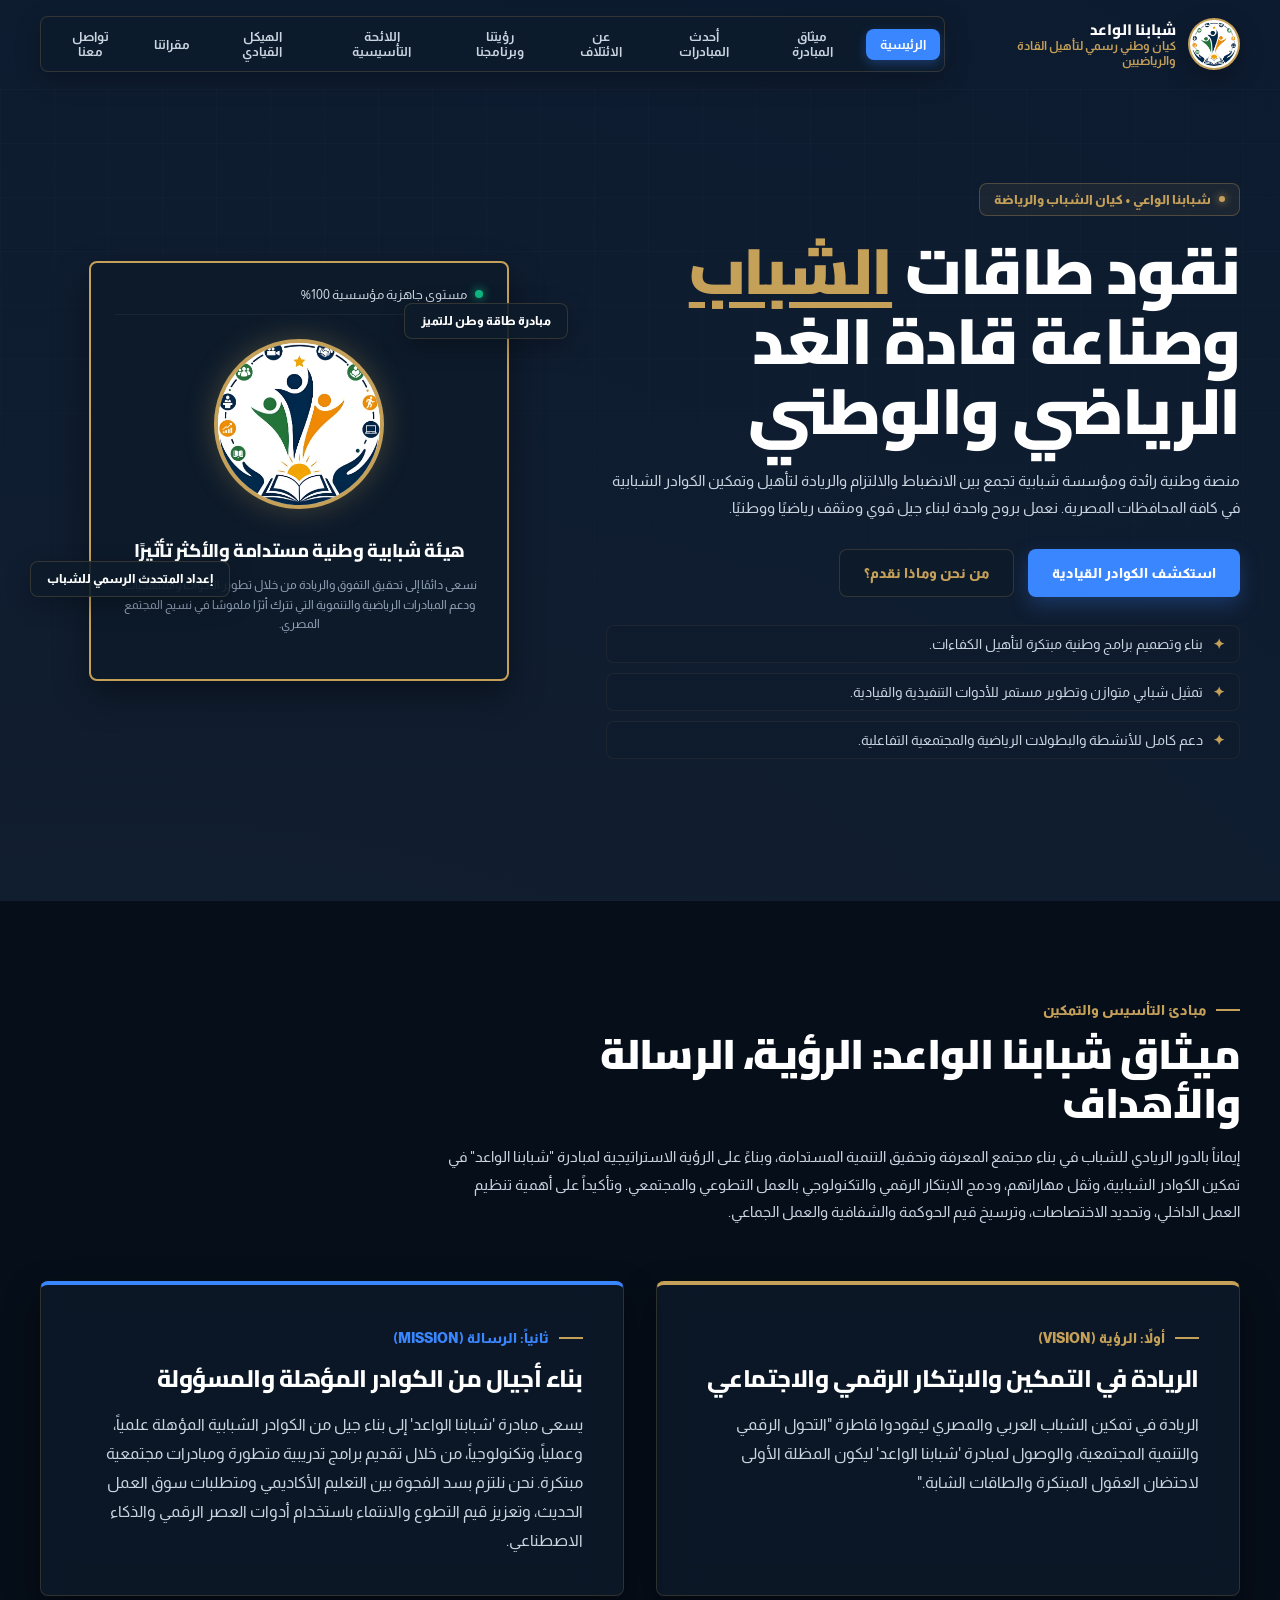
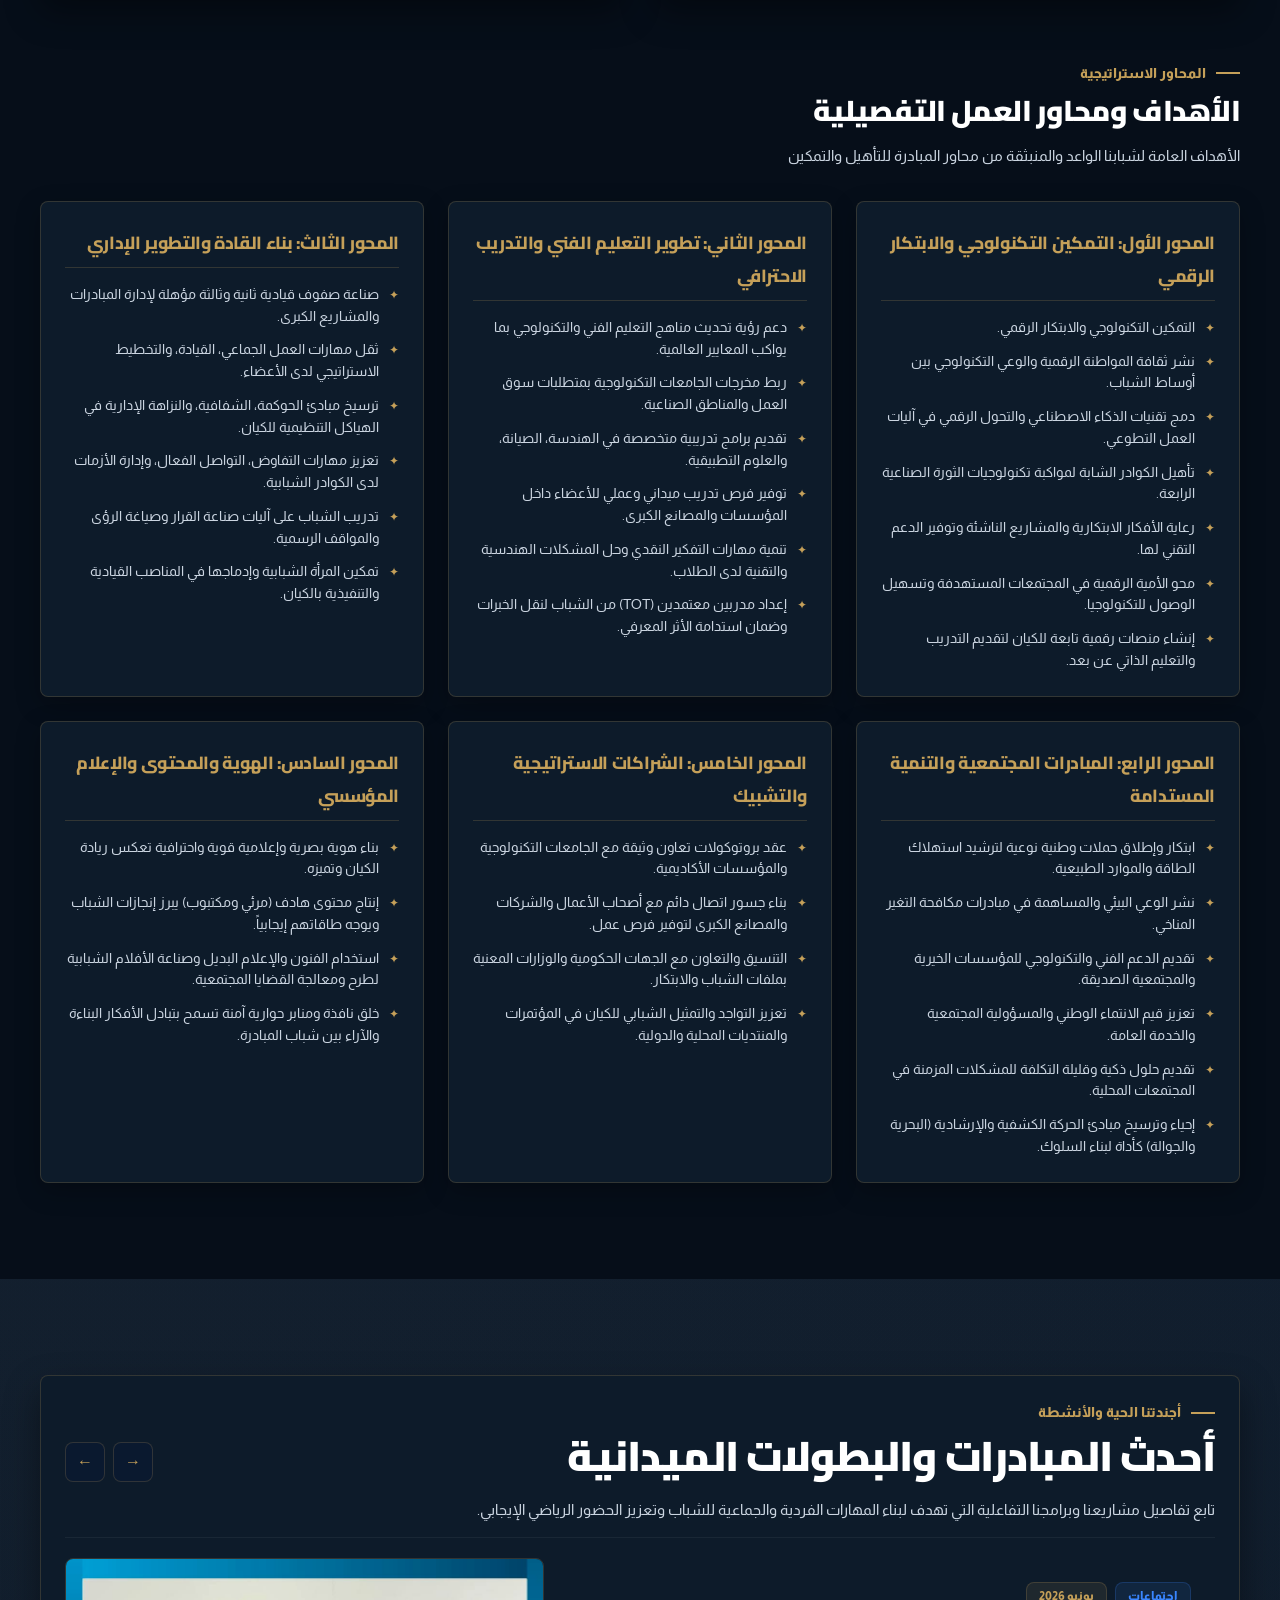
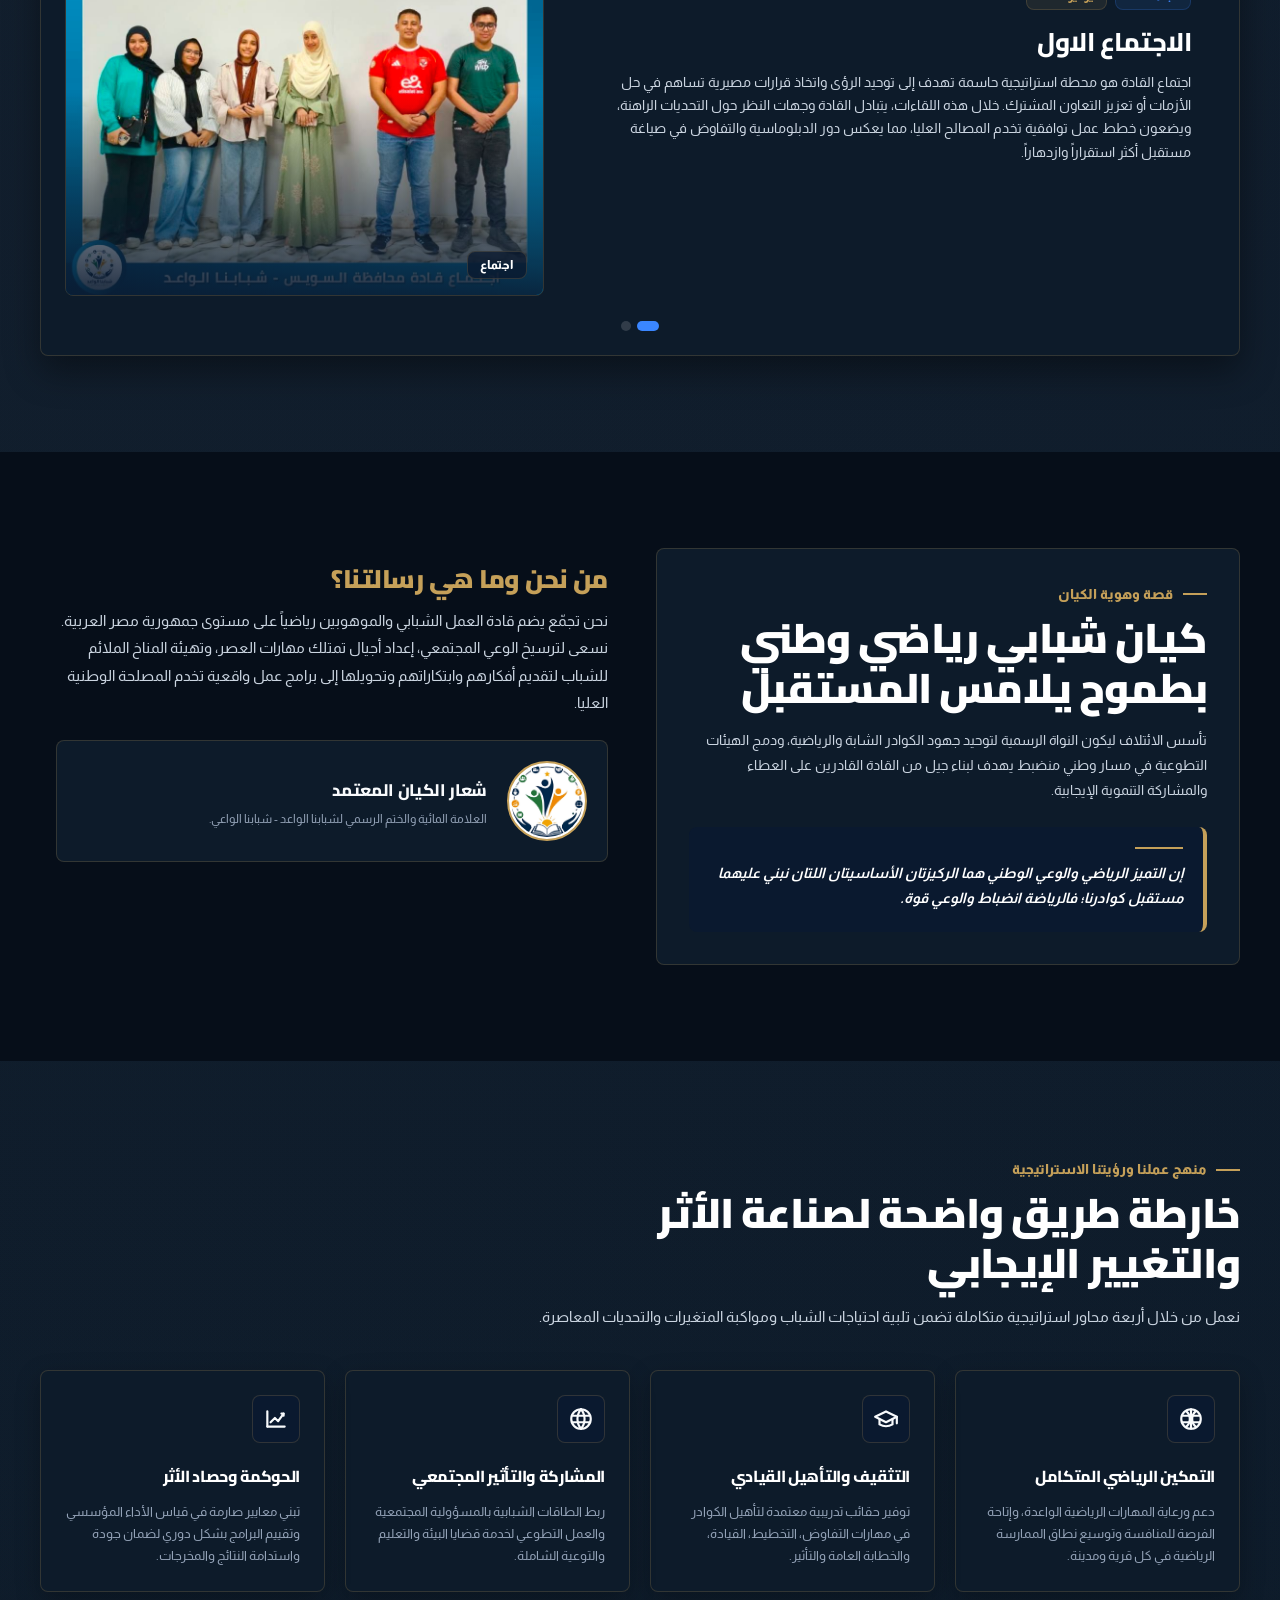
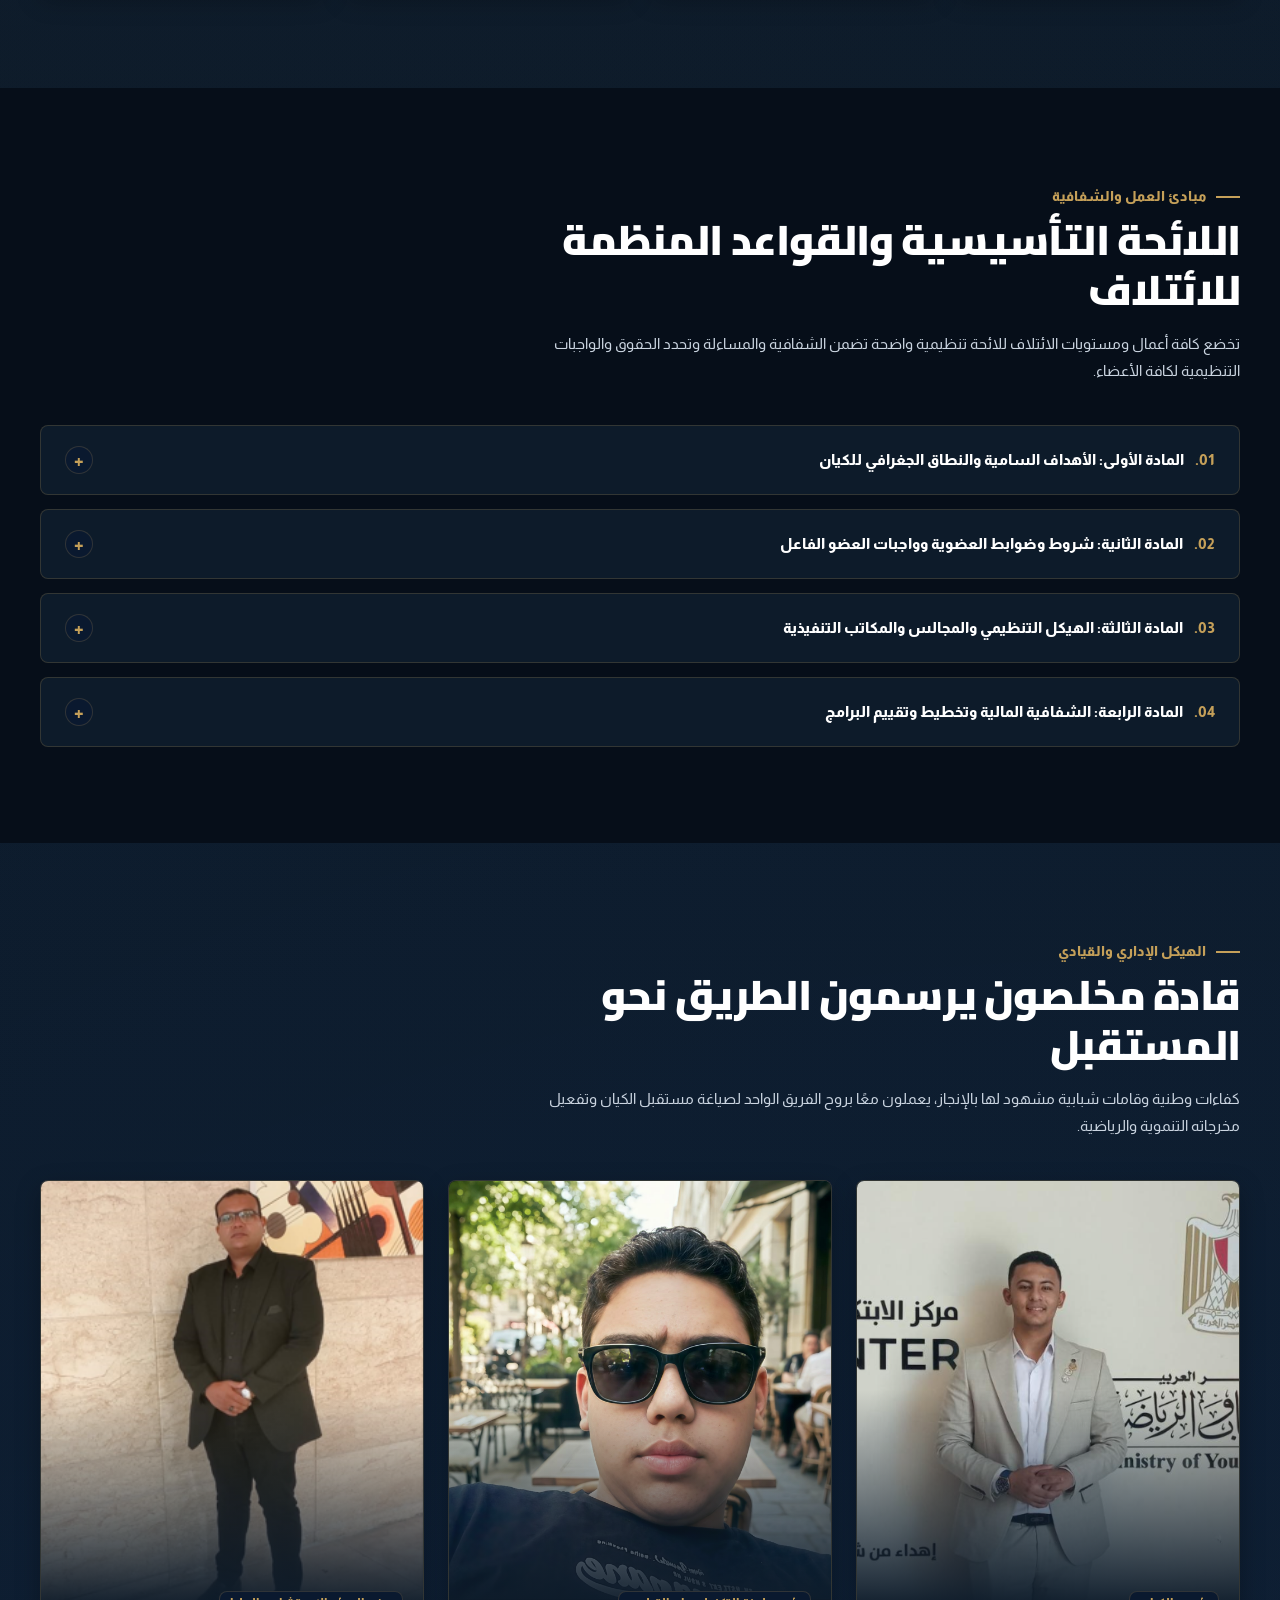
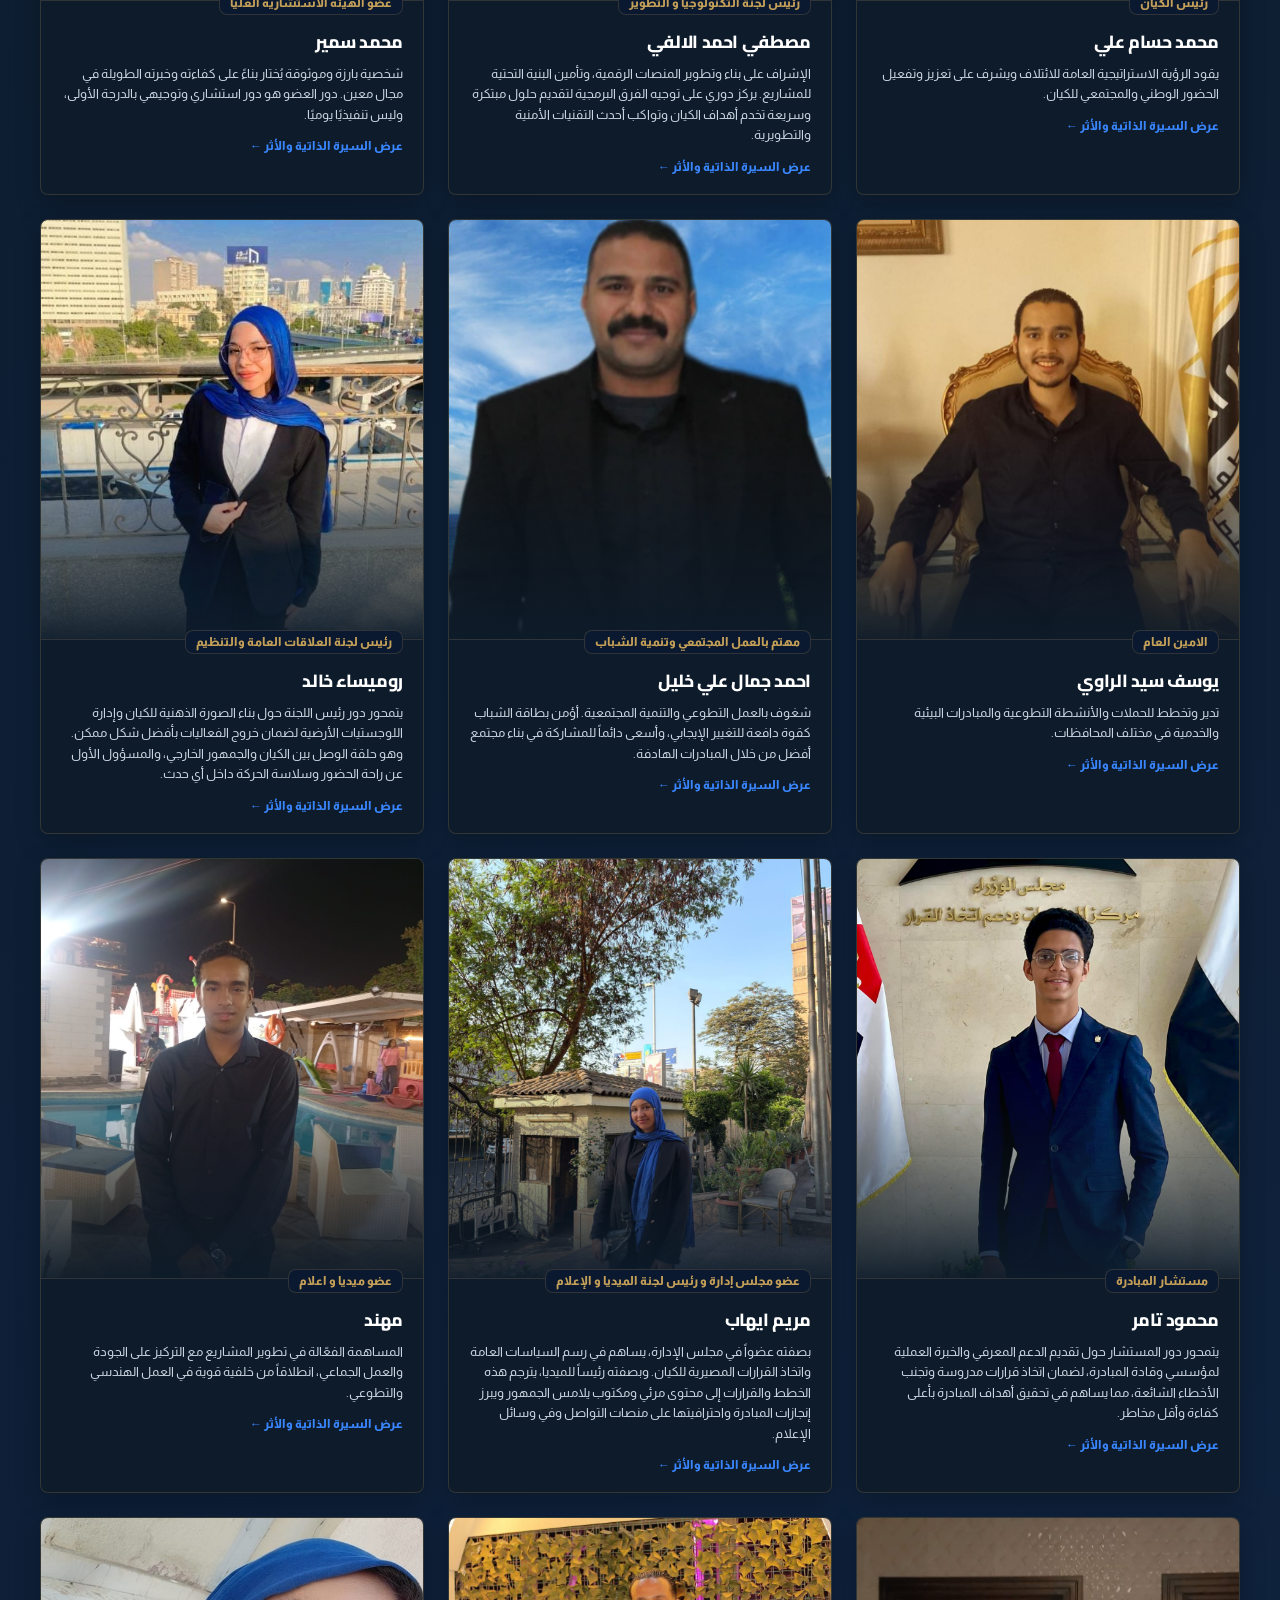
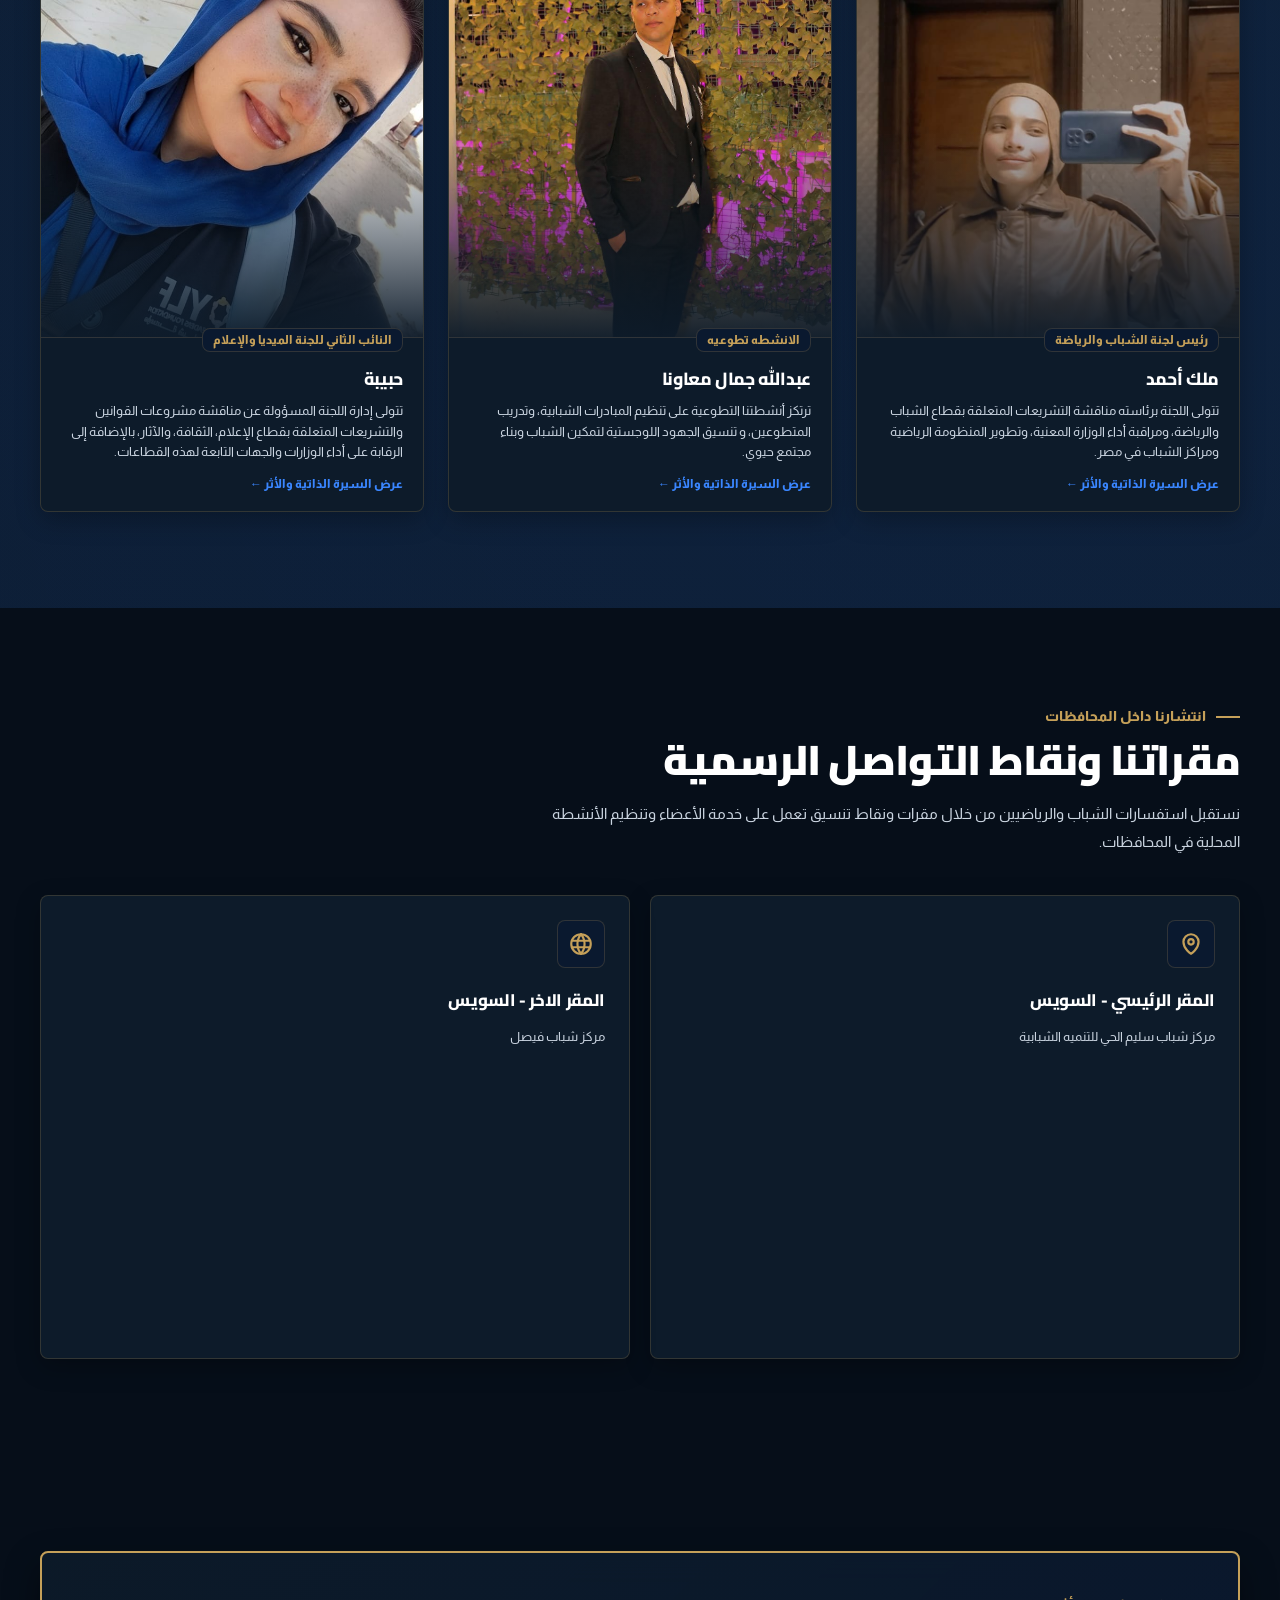
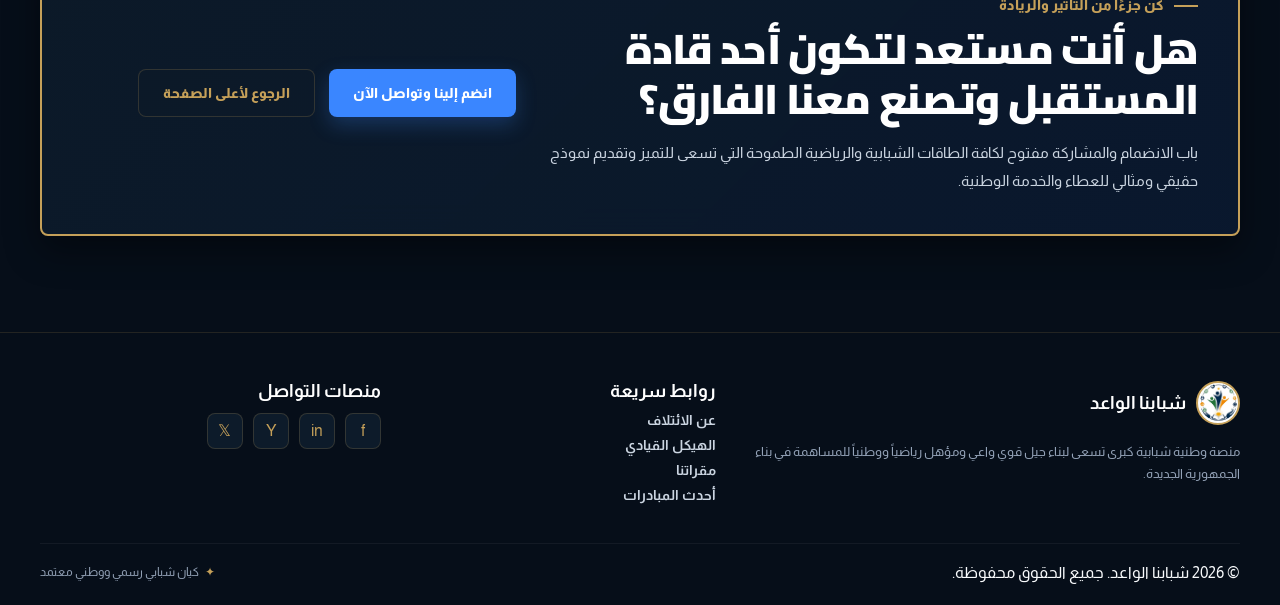
==== commit 04f6a010: "Add files via upload" ====
--- a/index.html
+++ b/index.html
@@ -1,28 +1,36 @@
 <!DOCTYPE html>
 <html lang="ar" dir="rtl">
+
 <head>
   <meta charset="UTF-8">
   <meta name="viewport" content="width=device-width, initial-scale=1.0">
-  <meta name="description" content="الموقع الرسمي لشبابنا الواعد - شبابنا الواعي. منصة وطنية لتأهيل وتمكين الكوادر الشبابية والرياضية في مصر.">
+  <meta name="description"
+    content="الموقع الرسمي لشبابنا الواعد - شبابنا الواعي. منصة وطنية لتأهيل وتمكين الكوادر الشبابية والرياضية في مصر.">
   <title>شبابنا الواعد | منصة وطنية لصناعة القادة</title>
   <link rel="icon" type="image/png" href="./images/logo.png">
-  <meta name="keywords" content="شبابنا الواعد, شبابنا الواعي, تأهيل الشباب, تمكين الكوادر, القيادات الشبابية, الرياضة في مصر, مبادرة شبابية, تطوير المهارات, صناعة القادة">
+  <meta name="keywords"
+    content="شبابنا الواعد, شبابنا الواعي, تأهيل الشباب, تمكين الكوادر, القيادات الشبابية, الرياضة في مصر, مبادرة شبابية, تطوير المهارات, صناعة القادة">
   <meta name="robots" content="index, follow">
   <link rel="canonical" href="https://shababnaalwa3i-dev.github.io/shababnaalwa3i/">
   <meta property="og:type" content="website">
   <meta property="og:url" content="https://shababnaalwa3i-dev.github.io/shababnaalwa3i/">
   <meta property="og:title" content="شبابنا الواعد | منصة وطنية لصناعة القادة">
-  <meta property="og:description" content="الموقع الرسمي لشبابنا الواعد - شبابنا الواعي. منصة وطنية لتأهيل وتمكين الكوادر الشبابية والرياضية في مصر.">
-  <meta property="og:image" content="https://shababnaalwa3i-dev.github.io/shababnaalwa3i/images/youth_sports_logo_1782683669277.png">
+  <meta property="og:description"
+    content="الموقع الرسمي لشبابنا الواعد - شبابنا الواعي. منصة وطنية لتأهيل وتمكين الكوادر الشبابية والرياضية في مصر.">
+  <meta property="og:image"
+    content="https://shababnaalwa3i-dev.github.io/shababnaalwa3i/images/youth_sports_logo_1782683669277.png">
   <meta property="og:image:width" content="1200">
   <meta property="og:image:height" content="630">
   <meta property="og:image:type" content="image/png">
   <meta name="twitter:card" content="summary_large_image">
   <meta name="twitter:title" content="شبابنا الواعد | منصة وطنية لصناعة القادة">
-  <meta name="twitter:description" content="الموقع الرسمي لشبابنا الواعد - شبابنا الواعي. منصة وطنية لتأهيل وتمكين الكوادر الشبابية والرياضية في مصر.">
-  <meta name="twitter:image" content="https://shababnaalwa3i-dev.github.io/shababnaalwa3i/images/youth_sports_logo_1782683669277.png">
+  <meta name="twitter:description"
+    content="الموقع الرسمي لشبابنا الواعد - شبابنا الواعي. منصة وطنية لتأهيل وتمكين الكوادر الشبابية والرياضية في مصر.">
+  <meta name="twitter:image"
+    content="https://shababnaalwa3i-dev.github.io/shababnaalwa3i/images/youth_sports_logo_1782683669277.png">
   <link rel="stylesheet" href="styles.css">
 </head>
+
 <body>
 
   <!-- Ambient noise overlay -->
@@ -31,7 +39,7 @@
   <!-- Header Bar -->
   <header class="site-header">
     <div class="container header-inner">
-      
+
       <!-- Brand with high focus Logo -->
       <a href="#home" class="brand" onclick="scrollToSection('home'); return false;">
         <div class="brand-logo-wrap">
@@ -46,6 +54,7 @@
       <!-- Navigation Links -->
       <nav class="site-nav" id="main-nav">
         <button class="nav-link is-active" onclick="scrollToSection('home')" data-nav-t="home">الرئيسية</button>
+        <button class="nav-link" onclick="scrollToSection('charter')" data-nav-t="charter">ميثاق المبادرة</button>
         <button class="nav-link" onclick="scrollToSection('news')" data-nav-t="news">أحدث المبادرات</button>
         <button class="nav-link" onclick="scrollToSection('about')" data-nav-t="about">عن الائتلاف</button>
         <button class="nav-link" onclick="scrollToSection('vision')" data-nav-t="vision">رؤيتنا وبرنامجنا</button>
@@ -86,7 +95,7 @@
       </div>
 
       <div class="container hero-grid">
-        
+
         <!-- Left copy block -->
         <div class="hero-content">
           <span class="eyebrow" id="hero-eyebrow">شبابنا الواعي • كيان الشباب والرياضة</span>
@@ -94,12 +103,15 @@
             نقود طاقات الشباب وصناعة قادة الغد الرياضي والوطني
           </h1>
           <p class="hero-text" id="hero-text">
-            منصة وطنية رائدة ومؤسسة شبابية تجمع بين الانضباط والالتزام والريادة لتأهيل وتمكين الكوادر الشبابية في كافة المحافظات المصرية. نعمل بروح واحدة لبناء جيل قوي ومثقف رياضيًا ووطنيًا.
+            منصة وطنية رائدة ومؤسسة شبابية تجمع بين الانضباط والالتزام والريادة لتأهيل وتمكين الكوادر الشبابية في كافة
+            المحافظات المصرية. نعمل بروح واحدة لبناء جيل قوي ومثقف رياضيًا ووطنيًا.
           </p>
-          
+
           <div class="hero-actions">
-            <button class="btn btn-primary" id="hero-btn-primary" onclick="scrollToSection('leadership')">استكشف الكوادر القيادية</button>
-            <button class="btn btn-secondary" id="hero-btn-secondary" onclick="scrollToSection('about')">من نحن وماذا نقدم؟</button>
+            <button class="btn btn-primary" id="hero-btn-primary" onclick="scrollToSection('leadership')">استكشف الكوادر
+              القيادية</button>
+            <button class="btn btn-secondary" id="hero-btn-secondary" onclick="scrollToSection('about')">من نحن وماذا
+              نقدم؟</button>
           </div>
 
           <ul class="hero-points" id="hero-points-list">
@@ -131,7 +143,8 @@
 
             <div class="hero-panel-content">
               <h3 id="panel-title">هيئة شبابية وطنية مستدامة والأكثر تأثيرًا</h3>
-              <p id="panel-text">نسعى دائمًا إلى تحقيق التفوق والريادة من خلال تطوير الأدوات والمنهجيات، ودعم المبادرات الرياضية والتنموية التي تترك أثرًا ملموسًا في نسيج المجتمع المصري.</p>
+              <p id="panel-text">نسعى دائمًا إلى تحقيق التفوق والريادة من خلال تطوير الأدوات والمنهجيات، ودعم المبادرات
+                الرياضية والتنموية التي تترك أثرًا ملموسًا في نسيج المجتمع المصري.</p>
             </div>
 
             <!-- Dynamic stats parameters in hero panel -->
@@ -144,6 +157,150 @@
       </div>
     </section>
 
+    <section class="section" id="charter" style="background-color: #060e19;">
+      <div class="container">
+
+        <!-- Header -->
+        <div class="section-head text-center mx-auto" style="max-width: 800px; margin-bottom: 56px;">
+          <span class="section-kicker">مبادئ التأسيس والتمكين</span>
+          <h2 class="section-title">ميثاق شبابنا الواعد: الرؤية، الرسالة والأهداف</h2>
+          <p class="section-copy">
+            إيماناً بالدور الريادي للشباب في بناء مجتمع المعرفة وتحقيق التنمية المستدامة، وبناءً على الرؤية الاستراتيجية
+            لمبادرة "شبابنا الواعد" في تمكين الكوادر الشبابية، وثقل مهاراتهم، ودمج الابتكار الرقمي والتكنولوجي بالعمل
+            التطوعي والمجتمعي. وتأكيداً على أهمية تنظيم العمل الداخلي، وتحديد الاختصاصات، وترسيخ قيم الحوكمة والشفافية
+            والعمل الجماعي.
+          </p>
+        </div>
+
+        <!-- Vision and Mission stacked beautifully -->
+        <div style="display: grid; grid-template-columns: 1fr 1fr; gap: 32px; margin-bottom: 64px;"
+          class="grid-columns-responsive">
+
+          <!-- Vision -->
+          <div class="glass-panel"
+            style="padding: 40px; border-top: 4px solid var(--accent-gold); display: flex; flex-direction: column; justify-content: space-between;">
+            <div>
+              <span class="section-kicker" style="margin-bottom: 16px;">أولاً: الرؤية (Vision)</span>
+              <h3
+                style="font-size: 1.5rem; color: var(--white); margin-bottom: 16px; line-height: 1.4; font-family: 'Cairo', sans-serif; font-weight: 800;">
+                الريادة في التمكين والابتكار الرقمي والاجتماعي
+              </h3>
+              <p class="section-copy" style="font-size: 1rem; line-height: 1.8; color: var(--text-soft);">
+                الريادة في تمكين الشباب العربي والمصري ليقودوا قاطرة "التحول الرقمي والتنمية المجتمعية، والوصول لمبادرة
+                'شبابنا الواعد' ليكون المظلة الأولى لاحتضان العقول المبتكرة والطاقات الشابة."
+              </p>
+            </div>
+          </div>
+
+          <!-- Mission -->
+          <div class="glass-panel"
+            style="padding: 40px; border-top: 4px solid var(--interactive-blue); display: flex; flex-direction: column; justify-content: space-between;">
+            <div>
+              <span class="section-kicker" style="margin-bottom: 16px; color: var(--interactive-blue);">ثانياً: الرسالة
+                (Mission)</span>
+              <h3
+                style="font-size: 1.5rem; color: var(--white); margin-bottom: 16px; line-height: 1.4; font-family: 'Cairo', sans-serif; font-weight: 800;">
+                بناء أجيال من الكوادر المؤهلة والمسؤولة
+              </h3>
+              <p class="section-copy" style="font-size: 1rem; line-height: 1.8; color: var(--text-soft);">
+                يسعى مبادرة 'شبابنا الواعد' إلى بناء جيل من الكوادر الشبابية المؤهلة علمياً، وعملياً، وتكنولوجياً، من
+                خلال تقديم برامج تدريبية متطورة ومبادرات مجتمعية مبتكرة. نحن نلتزم بسد الفجوة بين التعليم الأكاديمي
+                ومتطلبات سوق العمل الحديث، وتعزيز قيم التطوع والانتماء باستخدام أدوات العصر الرقمي والذكاء الاصطناعي.
+              </p>
+            </div>
+          </div>
+
+        </div>
+
+        <!-- 6 Axes of Goals -->
+        <div class="section-head text-center mx-auto" style="max-width: 720px; margin-bottom: 32px;">
+          <span class="section-kicker">المحاور الاستراتيجية</span>
+          <h2 class="section-title" style="font-size: 1.8rem;">الأهداف ومحاور العمل التفصيلية</h2>
+          <p class="section-copy">الأهداف العامة لشبابنا الواعد والمنبثقة من محاور المبادرة للتأهيل والتمكين</p>
+        </div>
+
+        <div class="axis-grid">
+
+          <!-- Axis 1 -->
+          <div class="axis-card">
+            <h3>المحور الأول: التمكين التكنولوجي والابتكار الرقمي</h3>
+            <ul class="axis-list">
+              <li>التمكين التكنولوجي والابتكار الرقمي.</li>
+              <li>نشر ثقافة المواطنة الرقمية والوعي التكنولوجي بين أوساط الشباب.</li>
+              <li>دمج تقنيات الذكاء الاصطناعي والتحول الرقمي في آليات العمل التطوعي.</li>
+              <li>تأهيل الكوادر الشابة لمواكبة تكنولوجيات الثورة الصناعية الرابعة.</li>
+              <li>رعاية الأفكار الابتكارية والمشاريع الناشئة وتوفير الدعم التقني لها.</li>
+              <li>محو الأمية الرقمية في المجتمعات المستهدفة وتسهيل الوصول للتكنولوجيا.</li>
+              <li>إنشاء منصات رقمية تابعة للكيان لتقديم التدريب والتعليم الذاتي عن بعد.</li>
+            </ul>
+          </div>
+
+          <!-- Axis 2 -->
+          <div class="axis-card">
+            <h3>المحور الثاني: تطوير التعليم الفني والتدريب الاحترافي</h3>
+            <ul class="axis-list">
+              <li>دعم رؤية تحديث مناهج التعليم الفني والتكنولوجي بما يواكب المعايير العالمية.</li>
+              <li>ربط مخرجات الجامعات التكنولوجية بمتطلبات سوق العمل والمناطق الصناعية.</li>
+              <li>تقديم برامج تدريبية متخصصة في الهندسة، الصيانة، والعلوم التطبيقية.</li>
+              <li>توفير فرص تدريب ميداني وعملي للأعضاء داخل المؤسسات والمصانع الكبرى.</li>
+              <li>تنمية مهارات التفكير النقدي وحل المشكلات الهندسية والتقنية لدى الطلاب.</li>
+              <li>إعداد مدربين معتمدين (TOT) من الشباب لنقل الخبرات وضمان استدامة الأثر المعرفي.</li>
+            </ul>
+          </div>
+
+          <!-- Axis 3 -->
+          <div class="axis-card">
+            <h3>المحور الثالث: بناء القادة والتطوير الإداري</h3>
+            <ul class="axis-list">
+              <li>صناعة صفوف قيادية ثانية وثالثة مؤهلة لإدارة المبادرات والمشاريع الكبرى.</li>
+              <li>ثقل مهارات العمل الجماعي، القيادة، والتخطيط الاستراتيجي لدى الأعضاء.</li>
+              <li>ترسيخ مبادئ الحوكمة، الشفافية، والنزاهة الإدارية في الهياكل التنظيمية للكيان.</li>
+              <li>تعزيز مهارات التفاوض، التواصل الفعال، وإدارة الأزمات لدى الكوادر الشبابية.</li>
+              <li>تدريب الشباب على آليات صناعة القرار وصياغة الرؤى والمواقف الرسمية.</li>
+              <li>تمكين المرأة الشبابية وإدماجها في المناصب القيادية والتنفيذية بالكيان.</li>
+            </ul>
+          </div>
+
+          <!-- Axis 4 -->
+          <div class="axis-card">
+            <h3>المحور الرابع: المبادرات المجتمعية والتنمية المستدامة</h3>
+            <ul class="axis-list">
+              <li>ابتكار وإطلاق حملات وطنية نوعية لترشيد استهلاك الطاقة والموارد الطبيعية.</li>
+              <li>نشر الوعي البيئي والمساهمة في مبادرات مكافحة التغير المناخي.</li>
+              <li>تقديم الدعم الفني والتكنولوجي للمؤسسات الخيرية والمجتمعية الصديقة.</li>
+              <li>تعزيز قيم الانتماء الوطني والمسؤولية المجتمعية والخدمة العامة.</li>
+              <li>تقديم حلول ذكية وقليلة التكلفة للمشكلات المزمنة في المجتمعات المحلية.</li>
+              <li>إحياء وترسيخ مبادئ الحركة الكشفية والإرشادية (البحرية والجوالة) كأداة لبناء السلوك.</li>
+            </ul>
+          </div>
+
+          <!-- Axis 5 -->
+          <div class="axis-card">
+            <h3>المحور الخامس: الشراكات الاستراتيجية والتشبيك</h3>
+            <ul class="axis-list">
+              <li>عقد بروتوكولات تعاون وثيقة مع الجامعات التكنولوجية والمؤسسات الأكاديمية.</li>
+              <li>بناء جسور اتصال دائم مع أصحاب الأعمال والشركات والمصانع الكبرى لتوفير فرص عمل.</li>
+              <li>التنسيق والتعاون مع الجهات الحكومية والوزارات المعنية بملفات الشباب والابتكار.</li>
+              <li>تعزيز التواجد والتمثيل الشبابي للكيان في المؤتمرات والمنتديات المحلية والدولية.</li>
+            </ul>
+          </div>
+
+          <!-- Axis 6 -->
+          <div class="axis-card">
+            <h3>المحور السادس: الهوية والمحتوى والإعلام المؤسسي</h3>
+            <ul class="axis-list">
+              <li>بناء هوية بصرية وإعلامية قوية واحترافية تعكس ريادة الكيان وتميزه.</li>
+              <li>إنتاج محتوى هادف (مرئي ومكتبوب) يبرز إنجازات الشباب ويوجه طاقاتهم إيجابياً.</li>
+              <li>استخدام الفنون والإعلام البديل وصناعة الأفلام الشبابية لطرح ومعالجة القضايا المجتمعية.</li>
+              <li>خلق نافذة ومنابر حوارية آمنة تسمح بتبادل الأفكار البناءة والآراء بين شباب المبادرة.</li>
+            </ul>
+          </div>
+
+        </div>
+
+      </div>
+    </section>
+
     <!-- Stats/Facts Counter Section -->
     <section class="section hidden" id="stats" style="background-color: #060e19;">
       <div class="container">
@@ -161,15 +318,16 @@
     <!-- News / Activities Section -->
     <section class="section" id="news">
       <div class="container">
-        
+
         <div class="news-slider">
           <div class="news-slider-head">
             <div>
               <span class="section-kicker" id="news-kicker">أجندتنا الحية والأنشطة</span>
               <h2 class="section-title" id="news-title">احدث المبادرات و الاجتماعات</h2>
-              <p class="section-copy" id="news-text">تابع تفاصيل مشاريعنا وبرامجنا التفاعلية التي تهدف لبناء المهارات الفردية والجماعية للشباب وتعزيز الحضور الرياضي الإيجابي.</p>
-            </div>
-            
+              <p class="section-copy" id="news-text">تابع تفاصيل مشاريعنا وبرامجنا التفاعلية التي تهدف لبناء المهارات
+                الفردية والجماعية للشباب وتعزيز الحضور الرياضي الإيجابي.</p>
+            </div>
+
             <div class="news-slider-controls">
               <button class="slider-btn" onclick="prevSlide()" aria-label="Previous Project">&rarr;</button>
               <button class="slider-btn" onclick="nextSlide()" aria-label="Next Project">&larr;</button>
@@ -198,32 +356,43 @@
     <section class="section" id="about" style="background-color: #060e19;">
       <div class="container">
         <div class="about-layout">
-          
+
           <!-- Column 1: Info card -->
           <div class="about-card">
             <span class="section-kicker" id="about-kicker">قصة وهوية الكيان</span>
             <h2 class="section-title" id="about-title">كيان شبابي رياضي وطني بطموح يلامس المستقبل</h2>
-            <p class="section-copy" id="about-lead">تأسس الائتلاف ليكون النواة الرسمية لتوحيد جهود الكوادر الشابة والرياضية، ودمج الهيئات التطوعية في مسار وطني منضبط يهدف لبناء جيل من القادة القادرين على العطاء والمشاركة التنموية الإيجابية.</p>
-            
+            <p class="section-copy" id="about-lead">تأسس الائتلاف ليكون النواة الرسمية لتوحيد جهود الكوادر الشابة
+              والرياضية، ودمج الهيئات التطوعية في مسار وطني منضبط يهدف لبناء جيل من القادة القادرين على العطاء والمشاركة
+              التنموية الإيجابية.</p>
+
             <div class="about-quote">
               <span class="quote-line"></span>
-              <p id="about-quote-text">إن التميز الرياضي والوعي الوطني هما الركيزتان الأساسيتان اللتان نبني عليهما مستقبل كوادرنا؛ فالرياضة انضباط والوعي قوة.</p>
+              <p id="about-quote-text">إن التميز الرياضي والوعي الوطني هما الركيزتان الأساسيتان اللتان نبني عليهما
+                مستقبل كوادرنا؛ فالرياضة انضباط والوعي قوة.</p>
             </div>
           </div>
 
           <!-- Column 2: Detailed block -->
           <div style="padding: 16px;">
             <div style="margin-bottom: 24px;">
-              <h3 class="section-title" id="about-who-title" style="font-size: 1.6rem; color: var(--accent-gold); margin-bottom: 12px;">من نحن وما هي رسالتنا؟</h3>
-              <p class="section-copy" id="about-who-text">كيان شبابي يستثمر في طاقات الشباب ويمكّنهم بالمهارات الرقمية والقيادية لصناعة قادة الغد وطنياً ورياضياً. نحن تجمع شبابي يهدف لنشر ثقافة التعلم الذاتي وتأهيل جيل واعد يقود المستقبل تقنياً ومعرفياً. منصة شبابية مبتكرة تهدف لتمكين الجيل الصاعد بالمهارات العملية والأمن السيبراني لبناء قادة المستقبل.</p>
+              <h3 class="section-title" id="about-who-title"
+                style="font-size: 1.6rem; color: var(--accent-gold); margin-bottom: 12px;">من نحن وما هي رسالتنا؟</h3>
+              <p class="section-copy" id="about-who-text">كيان شبابي يستثمر في طاقات الشباب ويمكّنهم بالمهارات الرقمية
+                والقيادية لصناعة قادة الغد وطنياً ورياضياً. نحن تجمع شبابي يهدف لنشر ثقافة التعلم الذاتي وتأهيل جيل واعد
+                يقود المستقبل تقنياً ومعرفياً. منصة شبابية مبتكرة تهدف لتمكين الجيل الصاعد بالمهارات العملية والأمن
+                السيبراني لبناء قادة المستقبل.</p>
             </div>
 
             <!-- Logo display to reinforce visual identity -->
-            <div style="border-radius: var(--radius-sm); border: 1px solid var(--surface-border); overflow: hidden; background: var(--bg-soft); padding: 20px; display: flex; align-items: center; gap: 20px;">
-              <img src="images/youth_sports_logo_1782683669277.png" alt="Logo" style="width: 80px; height: 80px; object-fit: cover; border-radius: 50%; border: 2px solid var(--accent-gold); background: #fff; padding: 2px;">
+            <div
+              style="border-radius: var(--radius-sm); border: 1px solid var(--surface-border); overflow: hidden; background: var(--bg-soft); padding: 20px; display: flex; align-items: center; gap: 20px;">
+              <img src="images/youth_sports_logo_1782683669277.png" alt="Logo"
+                style="width: 80px; height: 80px; object-fit: cover; border-radius: 50%; border: 2px solid var(--accent-gold); background: #fff; padding: 2px;">
               <div>
-                <h4 style="font-family: 'Cairo', sans-serif; font-weight: 800; font-size: 1.05rem; margin-bottom: 4px;">شعار الكيان المعتمد</h4>
-                <p style="color: var(--text-muted); font-size: 0.75rem; line-height: 1.5;">العلامة المائية والختم الرسمي لشبابنا الواعد - شبابنا الواعي.</p>
+                <h4 style="font-family: 'Cairo', sans-serif; font-weight: 800; font-size: 1.05rem; margin-bottom: 4px;">
+                  شعار الكيان المعتمد</h4>
+                <p style="color: var(--text-muted); font-size: 0.75rem; line-height: 1.5;">العلامة المائية والختم الرسمي
+                  لشبابنا الواعد - شبابنا الواعي.</p>
               </div>
             </div>
           </div>
@@ -238,7 +407,8 @@
         <div class="section-head text-center mx-auto">
           <span class="section-kicker" id="vision-kicker">منهج عملنا ورؤيتنا الاستراتيجية</span>
           <h2 class="section-title" id="vision-title">خارطة طريق واضحة لصناعة الأثر والتغيير الإيجابي</h2>
-          <p class="section-copy" id="vision-text">نعمل من خلال أربعة محاور استراتيجية متكاملة تضمن تلبية احتياجات الشباب ومواكبة المتغيرات والتحديات المعاصرة.</p>
+          <p class="section-copy" id="vision-text">نعمل من خلال أربعة محاور استراتيجية متكاملة تضمن تلبية احتياجات
+            الشباب ومواكبة المتغيرات والتحديات المعاصرة.</p>
         </div>
 
         <div class="vision-grid" id="vision-grid-container">
@@ -253,7 +423,8 @@
         <div class="section-head text-center mx-auto">
           <span class="section-kicker" id="bylaws-kicker">مبادئ العمل والشفافية</span>
           <h2 class="section-title" id="bylaws-title">اللائحة التأسيسية والقواعد المنظمة للائتلاف</h2>
-          <p class="section-copy" id="bylaws-text">تخضع كافة أعمال ومستويات الائتلاف للائحة تنظيمية واضحة تضمن الشفافية والمساءلة وتحدد الحقوق والواجبات التنظيمية لكافة الأعضاء.</p>
+          <p class="section-copy" id="bylaws-text">تخضع كافة أعمال ومستويات الائتلاف للائحة تنظيمية واضحة تضمن الشفافية
+            والمساءلة وتحدد الحقوق والواجبات التنظيمية لكافة الأعضاء.</p>
         </div>
 
         <div class="accordion" id="bylaws-accordion">
@@ -268,7 +439,8 @@
         <div class="section-head text-center mx-auto">
           <span class="section-kicker" id="leadership-kicker">الهيكل الإداري والقيادي</span>
           <h2 class="section-title" id="leadership-title">قادة مخلصون يرسمون الطريق نحو المستقبل</h2>
-          <p class="section-copy" id="leadership-text">كفاءات وطنية وقامات شبابية مشهود لها بالإنجاز، يعملون معًا بروح الفريق الواحد لصياغة مستقبل الكيان وتفعيل مخرجاته التنموية والرياضية.</p>
+          <p class="section-copy" id="leadership-text">كفاءات وطنية وقامات شبابية مشهود لها بالإنجاز، يعملون معًا بروح
+            الفريق الواحد لصياغة مستقبل الكيان وتفعيل مخرجاته التنموية والرياضية.</p>
         </div>
 
         <div class="leadership-grid" id="leadership-grid-container">
@@ -285,7 +457,8 @@
         <div class="section-head text-center mx-auto">
           <span class="section-kicker" id="offices-kicker">انتشارنا داخل المحافظات</span>
           <h2 class="section-title" id="offices-title">مقراتنا ونقاط التواصل الرسمية</h2>
-          <p class="section-copy" id="offices-text">نستقبل استفسارات الشباب والرياضيين من خلال مقرات ونقاط تنسيق تعمل على خدمة الأعضاء وتنظيم الأنشطة المحلية في المحافظات.</p>
+          <p class="section-copy" id="offices-text">نستقبل استفسارات الشباب والرياضيين من خلال مقرات ونقاط تنسيق تعمل
+            على خدمة الأعضاء وتنظيم الأنشطة المحلية في المحافظات.</p>
         </div>
 
         <div class="offices-grid" id="offices-grid-container">
@@ -301,7 +474,8 @@
           <div class="glass-panel join-info">
             <span class="section-kicker" id="join-kicker">بوابة العضوية والتطوع</span>
             <h2 class="section-title" id="join-title">سجل بياناتك للانضمام إلى الائتلاف</h2>
-            <p class="section-copy" id="join-text">املأ بياناتك الأساسية، وسيتم تجهيز رسالة بريد إلكتروني لإرسال طلبك إلى فريق العضوية لمراجعته والتواصل معك في أقرب وقت.</p>
+            <p class="section-copy" id="join-text">املأ بياناتك الأساسية، وسيتم تجهيز رسالة بريد إلكتروني لإرسال طلبك
+              إلى فريق العضوية لمراجعته والتواصل معك في أقرب وقت.</p>
 
             <div class="join-benefits" id="join-benefits-list">
               <!-- Populated via script.js -->
@@ -309,67 +483,70 @@
           </div>
 
           <form class="join-form glass-panel" id="join-form" action="https://api.web3forms.com/submit" method="POST">
-  <!-- مفتاح الوصول الخاص بك لخدمة Web3Forms -->
-  <input type="hidden" name="access_key" value="f0259fa7-0f84-4c54-b08a-aa683129fd39">
-
-  <!-- حماية أمنية (Honeypot): حقل مخفي تماماً لمنع البوتات والسبام تلقائياً -->
-  <input type="checkbox" name="botcheck" class="hidden" style="display: none;">
-
-  <!-- تخصيص عنوان الرسالة التي ستصلك في الإيميل لتكون منظمة -->
-  <input type="hidden" name="subject" value="طلب انضمام جديد - بوابة العضوية والتطوع">
-
-  <div class="form-grid">
-    <label class="form-field">
-      <span id="join-label-name">الاسم بالكامل</span>
-      <input type="text" name="name" id="join-name" required placeholder="اكتب اسمك بالكامل">
-    </label>
-
-    <label class="form-field">
-      <span id="join-label-phone">رقم الهاتف</span>
-      <input type="tel" name="phone" id="join-phone" required placeholder="مثال: 01000000000">
-    </label>
-
-    <label class="form-field">
-      <span id="join-label-email">البريد الإلكتروني</span>
-      <input type="email" name="email" id="join-email" required placeholder="name@example.com">
-    </label>
-
-    <label class="form-field">
-      <span id="join-label-age">السن</span>
-      <input type="number" name="age" id="join-age" min="12" max="80" required placeholder="اكتب السن">
-    </label>
-
-    <label class="form-field">
-      <span id="join-label-governorate">المحافظة</span>
-      <select name="governorate" id="join-governorate" required>
-        <option value="">اختر المحافظة</option>
-      </select>
-    </label>
-
-    <label class="form-field">
-      <span id="join-label-interest">مجال الاهتمام</span>
-      <select name="interest" id="join-interest" required>
-        <option value="">اختر المجال</option>
-      </select>
-    </label>
-  </div>
-
-  <label class="form-field form-field-full">
-    <span id="join-label-message">نبذة مختصرة عنك</span>
-    <textarea name="message" id="join-message" rows="5" placeholder="اكتب خبراتك أو سبب رغبتك في الانضمام"></textarea>
-  </label>
-
-  <div class="form-consent">
-    <input type="checkbox" id="join-consent" required>
-    <label for="join-consent" id="join-consent-text">أوافق على إرسال بياناتي لفريق العضوية والتواصل معي بخصوص الطلب.</label>
-  </div>
-
-  <button type="submit" class="btn btn-primary" id="join-submit">إرسال طلب الانضمام</button>
-  
-  <!-- تم تعديل الملاحظة بما يتناسب مع نظام العمل الجديد عبر السيرفر بدون ريفريش للبريد -->
-  <p class="form-note" id="join-note">عند الضغط على إرسال، سيتم تشفير البيانات وإرسالها مباشرة لفريق العضوية.</p>
-  <p class="form-status" id="join-status" aria-live="polite"></p>
-</form>
+            <!-- مفتاح الوصول الخاص بك لخدمة Web3Forms -->
+            <input type="hidden" name="access_key" value="f0259fa7-0f84-4c54-b08a-aa683129fd39">
+
+            <!-- حماية أمنية (Honeypot): حقل مخفي تماماً لمنع البوتات والسبام تلقائياً -->
+            <input type="checkbox" name="botcheck" class="hidden" style="display: none;">
+
+            <!-- تخصيص عنوان الرسالة التي ستصلك في الإيميل لتكون منظمة -->
+            <input type="hidden" name="subject" value="طلب انضمام جديد - بوابة العضوية والتطوع">
+
+            <div class="form-grid">
+              <label class="form-field">
+                <span id="join-label-name">الاسم بالكامل</span>
+                <input type="text" name="name" id="join-name" required placeholder="اكتب اسمك بالكامل">
+              </label>
+
+              <label class="form-field">
+                <span id="join-label-phone">رقم الهاتف</span>
+                <input type="tel" name="phone" id="join-phone" required placeholder="مثال: 01000000000">
+              </label>
+
+              <label class="form-field">
+                <span id="join-label-email">البريد الإلكتروني</span>
+                <input type="email" name="email" id="join-email" required placeholder="name@example.com">
+              </label>
+
+              <label class="form-field">
+                <span id="join-label-age">السن</span>
+                <input type="number" name="age" id="join-age" min="12" max="80" required placeholder="اكتب السن">
+              </label>
+
+              <label class="form-field">
+                <span id="join-label-governorate">المحافظة</span>
+                <select name="governorate" id="join-governorate" required>
+                  <option value="">اختر المحافظة</option>
+                </select>
+              </label>
+
+              <label class="form-field">
+                <span id="join-label-interest">مجال الاهتمام</span>
+                <select name="interest" id="join-interest" required>
+                  <option value="">اختر المجال</option>
+                </select>
+              </label>
+            </div>
+
+            <label class="form-field form-field-full">
+              <span id="join-label-message">نبذة مختصرة عنك</span>
+              <textarea name="message" id="join-message" rows="5"
+                placeholder="اكتب خبراتك أو سبب رغبتك في الانضمام"></textarea>
+            </label>
+
+            <div class="form-consent">
+              <input type="checkbox" id="join-consent" required>
+              <label for="join-consent" id="join-consent-text">أوافق على إرسال بياناتي لفريق العضوية والتواصل معي بخصوص
+                الطلب.</label>
+            </div>
+
+            <button type="submit" class="btn btn-primary" id="join-submit">إرسال طلب الانضمام</button>
+
+            <!-- تم تعديل الملاحظة بما يتناسب مع نظام العمل الجديد عبر السيرفر بدون ريفريش للبريد -->
+            <p class="form-note" id="join-note">عند الضغط على إرسال، سيتم تشفير البيانات وإرسالها مباشرة لفريق العضوية.
+            </p>
+            <p class="form-status" id="join-status" aria-live="polite"></p>
+          </form>
         </div>
       </div>
     </section>
@@ -377,16 +554,21 @@
     <!-- CTA Section -->
     <section class="section" id="contact" style="background-color: #060e19;">
       <div class="container">
-        <div class="glass-panel cta-shell" style="border: 2px solid var(--accent-gold); background: linear-gradient(135deg, rgba(13,27,42,0.9) 0%, rgba(10,25,47,0.95) 100%);">
+        <div class="glass-panel cta-shell"
+          style="border: 2px solid var(--accent-gold); background: linear-gradient(135deg, rgba(13,27,42,0.9) 0%, rgba(10,25,47,0.95) 100%);">
           <div>
             <span class="section-kicker" id="cta-kicker">كن جزءًا من التأثير والريادة</span>
-            <h2 class="section-title" id="cta-title" style="margin-bottom: 14px;">هل أنت مستعد لتكون أحد قادة المستقبل وتصنع معنا الفارق؟</h2>
-            <p class="section-copy" id="cta-text">باب الانضمام والمشاركة مفتوح لكافة الطاقات الشبابية والرياضية الطموحة التي تسعى للتميز وتقديم نموذج حقيقي ومثالي للعطاء والخدمة الوطنية.</p>
+            <h2 class="section-title" id="cta-title" style="margin-bottom: 14px;">هل أنت مستعد لتكون أحد قادة المستقبل
+              وتصنع معنا الفارق؟</h2>
+            <p class="section-copy" id="cta-text">باب الانضمام والمشاركة مفتوح لكافة الطاقات الشبابية والرياضية الطموحة
+              التي تسعى للتميز وتقديم نموذج حقيقي ومثالي للعطاء والخدمة الوطنية.</p>
           </div>
 
           <div class="cta-actions">
-            <button class="btn btn-primary" id="cta-btn-primary" onclick="scrollToSection('join')">انضم إلينا وتواصل الآن</button>
-            <button class="btn btn-secondary" id="cta-btn-secondary" onclick="scrollToSection('home')">الرجوع لأعلى الصفحة</button>
+            <button class="btn btn-primary" id="cta-btn-primary" onclick="scrollToSection('join')">انضم إلينا وتواصل
+              الآن</button>
+            <button class="btn btn-secondary" id="cta-btn-secondary" onclick="scrollToSection('home')">الرجوع لأعلى
+              الصفحة</button>
           </div>
         </div>
       </div>
@@ -398,16 +580,19 @@
   <footer class="site-footer">
     <div class="container">
       <div class="footer-inner">
-        
+
         <!-- Brand Copy -->
         <div>
           <div style="display: flex; align-items: center; gap: 10px; margin-bottom: 16px;">
-            <div style="width: 44px; height: 44px; border-radius: 50%; border: 2px solid var(--accent-gold); overflow: hidden; background: #fff; padding: 1.5px;">
-              <img src="images/youth_sports_logo_1782683669277.png" alt="Logo mini" style="width: 100%; height: 100%; object-fit: cover; border-radius: 50%;">
+            <div
+              style="width: 44px; height: 44px; border-radius: 50%; border: 2px solid var(--accent-gold); overflow: hidden; background: #fff; padding: 1.5px;">
+              <img src="images/youth_sports_logo_1782683669277.png" alt="Logo mini"
+                style="width: 100%; height: 100%; object-fit: cover; border-radius: 50%;">
             </div>
             <strong id="footer-brand" style="margin-bottom: 0;">شبابنا الواعد</strong>
           </div>
-          <p id="footer-text">منصة وطنية شبابية كبرى تسعى لبناء جيل قوي واعي ومؤهل رياضياً ووطنياً للمساهمة في بناء الجمهورية الجديدة.</p>
+          <p id="footer-text">منصة وطنية شبابية كبرى تسعى لبناء جيل قوي واعي ومؤهل رياضياً ووطنياً للمساهمة في بناء
+            الجمهورية الجديدة.</p>
         </div>
 
         <!-- Links Column -->
@@ -415,8 +600,10 @@
           <strong id="footer-quick-title">روابط سريعة</strong>
           <div class="footer-links">
             <a href="#about" onclick="scrollToSection('about'); return false;" data-footer-link="about">عن الائتلاف</a>
-            <a href="#leadership" onclick="scrollToSection('leadership'); return false;" data-footer-link="leadership">الهيكل القيادي</a>
-            <a href="#offices" onclick="scrollToSection('offices'); return false;" data-footer-link="offices">مقراتنا</a>
+            <a href="#leadership" onclick="scrollToSection('leadership'); return false;"
+              data-footer-link="leadership">الهيكل القيادي</a>
+            <a href="#offices" onclick="scrollToSection('offices'); return false;"
+              data-footer-link="offices">مقراتنا</a>
             <!-- <a href="#join" onclick="scrollToSection('join'); return false;" data-footer-link="join">انضم لنا</a> -->
             <a href="#news" onclick="scrollToSection('news'); return false;" data-footer-link="news">أحدث المبادرات</a>
           </div>
@@ -426,7 +613,8 @@
         <div>
           <strong id="footer-socials-title">منصات التواصل</strong>
           <div class="footer-socials">
-            <a href="https://www.facebook.com/profile.php?id=61582921731959" target="_blank" rel="noreferrer" aria-label="Facebook">f</a>
+            <a href="https://www.facebook.com/profile.php?id=61582921731959" target="_blank" rel="noreferrer"
+              aria-label="Facebook">f</a>
             <a href="https://linkedin.com" target="_blank" rel="noreferrer" aria-label="LinkedIn">in</a>
             <a href="https://youtube.com" target="_blank" rel="noreferrer" aria-label="YouTube">Y</a>
             <a href="https://twitter.com" target="_blank" rel="noreferrer" aria-label="Twitter / X">𝕏</a>
@@ -450,7 +638,7 @@
   <div class="profile-modal" id="profile-modal">
     <div class="profile-backdrop" id="profile-backdrop"></div>
     <div class="profile-dialog glass-panel">
-      
+
       <!-- Close Trigger -->
       <button class="profile-close" onclick="closeProfile()" aria-label="Close Profile Modal">&times;</button>
 
@@ -490,6 +678,11 @@
 
   <!-- Sourcing dynamic controller script -->
   <script src="script.js"></script>
-<script defer src="https://static.cloudflareinsights.com/beacon.min.js/v4513226cdae34746b4dedf0b4dfa099e1781791509496" integrity="sha512-ZE9pZaUXND66v380QUtch/5sE9tPFh2zg45pR2PB0CVkCtOREv2AJKkSidISWkysEuQ0EH8faUU5du78bx87UQ==" data-cf-beacon='{"version":"2024.11.0","token":"1954b47c125f43f8b4338b3c4f804e4f","server_timing":{"name":{"cfCacheStatus":true,"cfEdge":true,"cfExtPri":true,"cfL4":true,"cfOrigin":true,"cfSpeedBrain":true},"location_startswith":null}}' crossorigin="anonymous"></script>
-<script>(function(){function c(){var b=a.contentDocument||a.contentWindow.document;if(b){var d=b.createElement('script');d.innerHTML="window.__CF$cv$params={r:'a14e70dd2e38eda4',t:'MTc4MzAwMzU5Ng=='};var a=document.createElement('script');a.src='/cdn-cgi/challenge-platform/scripts/jsd/main.js';document.getElementsByTagName('head')[0].appendChild(a);";b.getElementsByTagName('head')[0].appendChild(d)}}if(document.body){var a=document.createElement('iframe');a.height=1;a.width=1;a.style.position='absolute';a.style.top=0;a.style.left=0;a.style.border='none';a.style.visibility='hidden';document.body.appendChild(a);if('loading'!==document.readyState)c();else if(window.addEventListener)document.addEventListener('DOMContentLoaded',c);else{var e=document.onreadystatechange||function(){};document.onreadystatechange=function(b){e(b);'loading'!==document.readyState&&(document.onreadystatechange=e,c())}}}})();</script></body>
-</html>
+  <script defer src="https://static.cloudflareinsights.com/beacon.min.js/v4513226cdae34746b4dedf0b4dfa099e1781791509496"
+    integrity="sha512-ZE9pZaUXND66v380QUtch/5sE9tPFh2zg45pR2PB0CVkCtOREv2AJKkSidISWkysEuQ0EH8faUU5du78bx87UQ=="
+    data-cf-beacon='{"version":"2024.11.0","token":"1954b47c125f43f8b4338b3c4f804e4f","server_timing":{"name":{"cfCacheStatus":true,"cfEdge":true,"cfExtPri":true,"cfL4":true,"cfOrigin":true,"cfSpeedBrain":true},"location_startswith":null}}'
+    crossorigin="anonymous"></script>
+  <script>(function () { function c() { var b = a.contentDocument || a.contentWindow.document; if (b) { var d = b.createElement('script'); d.innerHTML = "window.__CF$cv$params={r:'a14e70dd2e38eda4',t:'MTc4MzAwMzU5Ng=='};var a=document.createElement('script');a.src='/cdn-cgi/challenge-platform/scripts/jsd/main.js';document.getElementsByTagName('head')[0].appendChild(a);"; b.getElementsByTagName('head')[0].appendChild(d) } } if (document.body) { var a = document.createElement('iframe'); a.height = 1; a.width = 1; a.style.position = 'absolute'; a.style.top = 0; a.style.left = 0; a.style.border = 'none'; a.style.visibility = 'hidden'; document.body.appendChild(a); if ('loading' !== document.readyState) c(); else if (window.addEventListener) document.addEventListener('DOMContentLoaded', c); else { var e = document.onreadystatechange || function () { }; document.onreadystatechange = function (b) { e(b); 'loading' !== document.readyState && (document.onreadystatechange = e, c()) } } } })();</script>
+</body>
+
+</html>
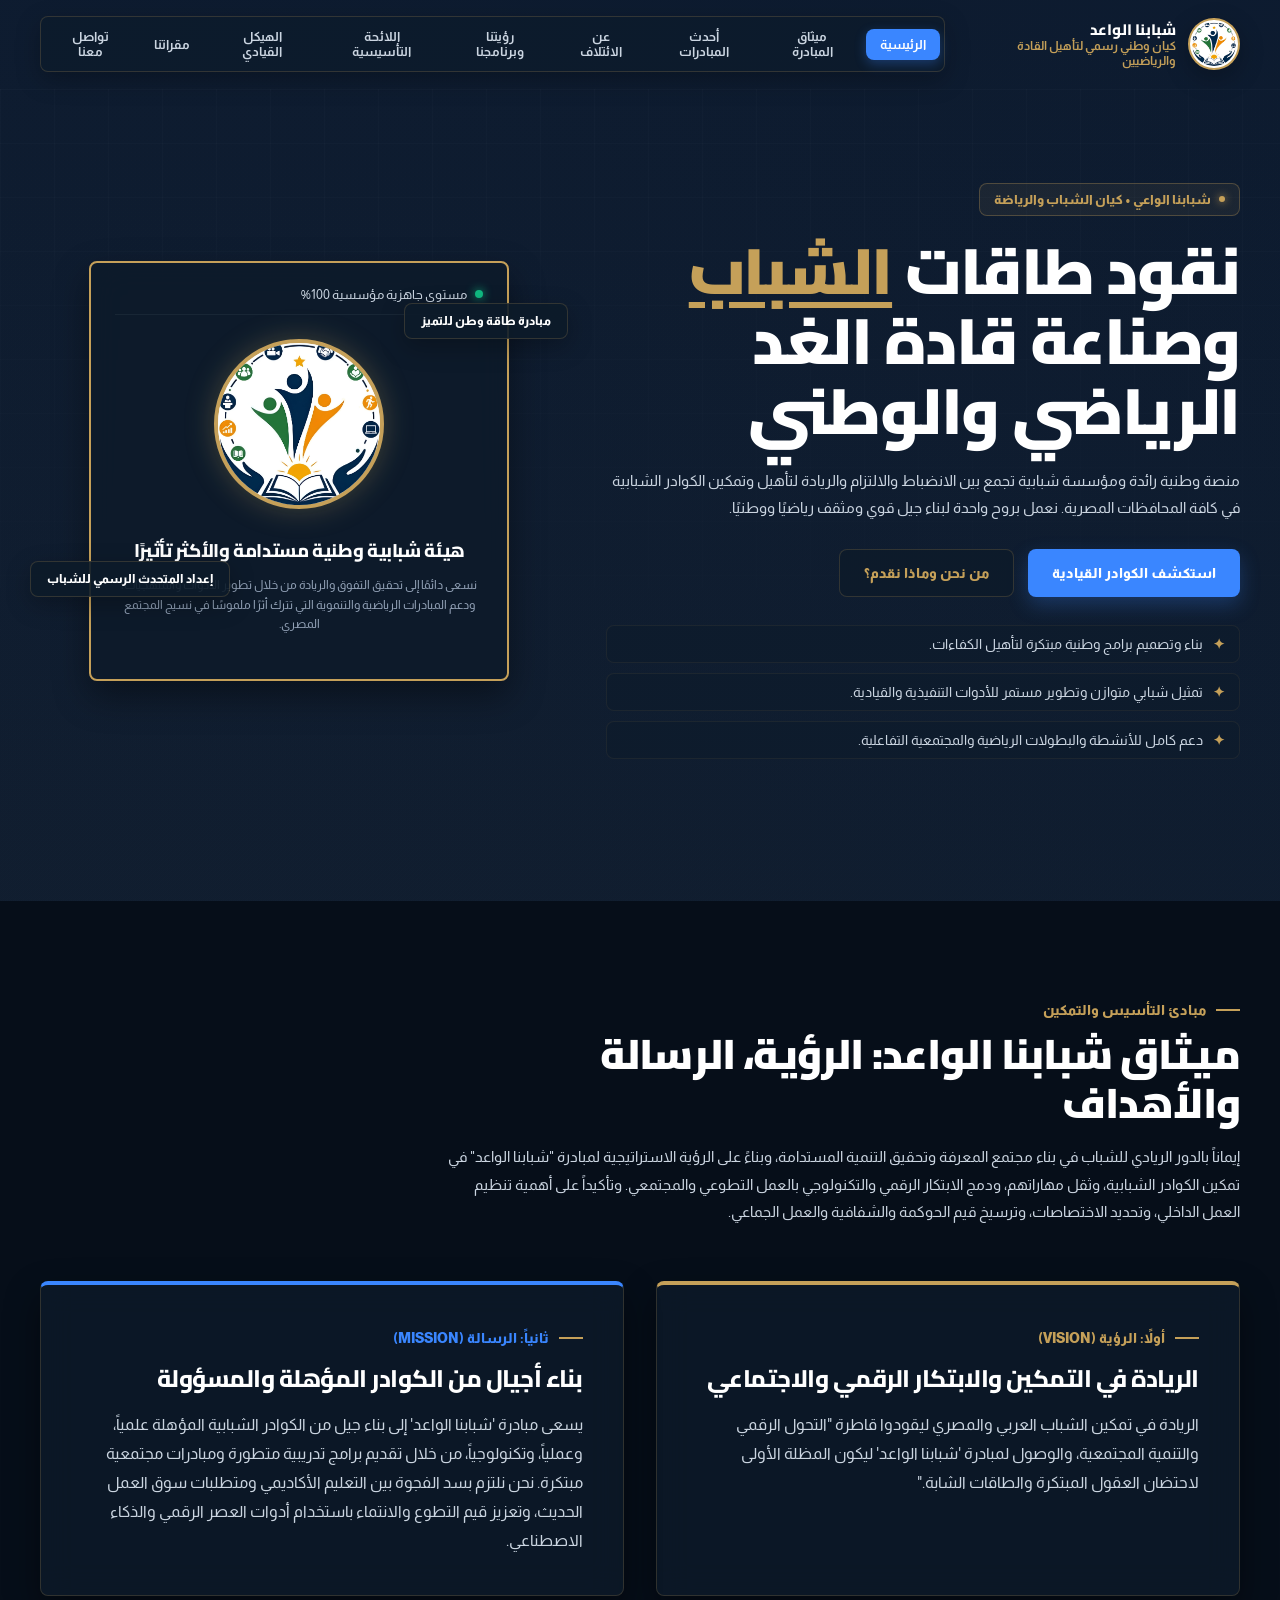
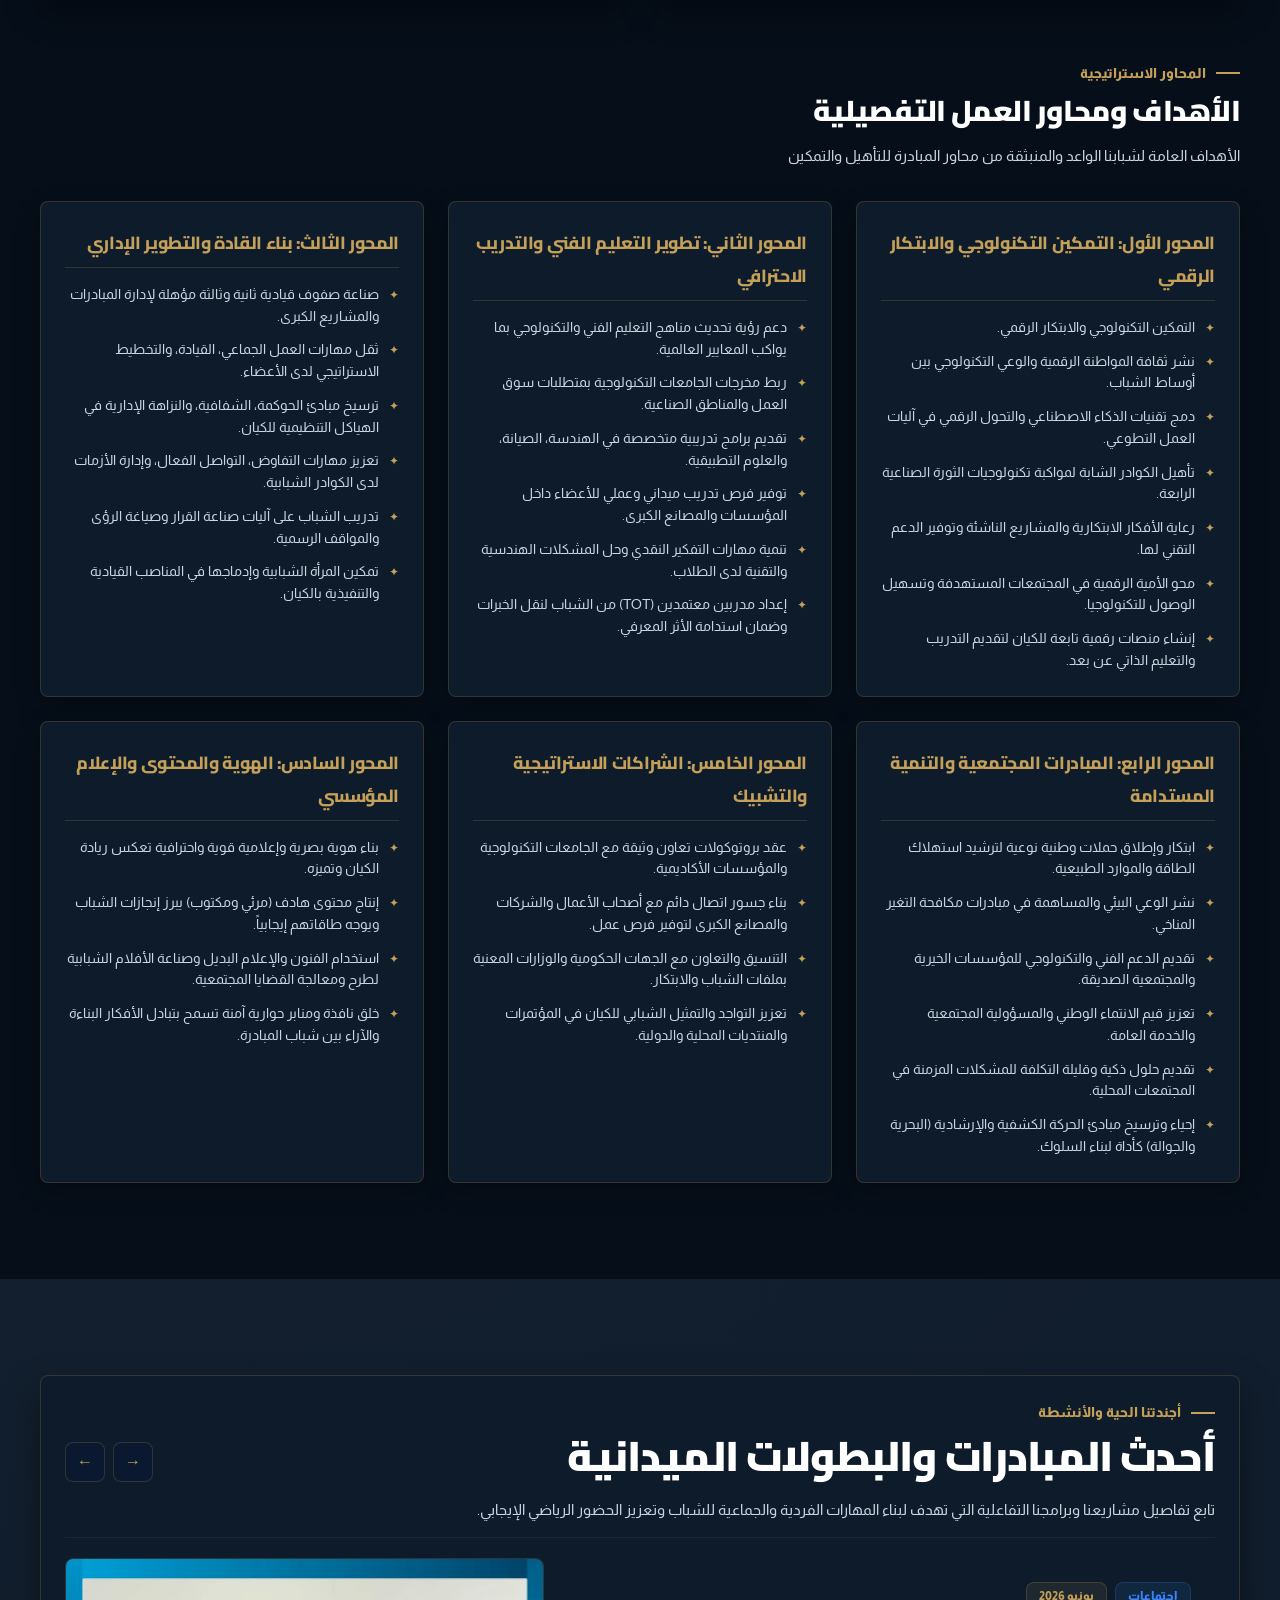
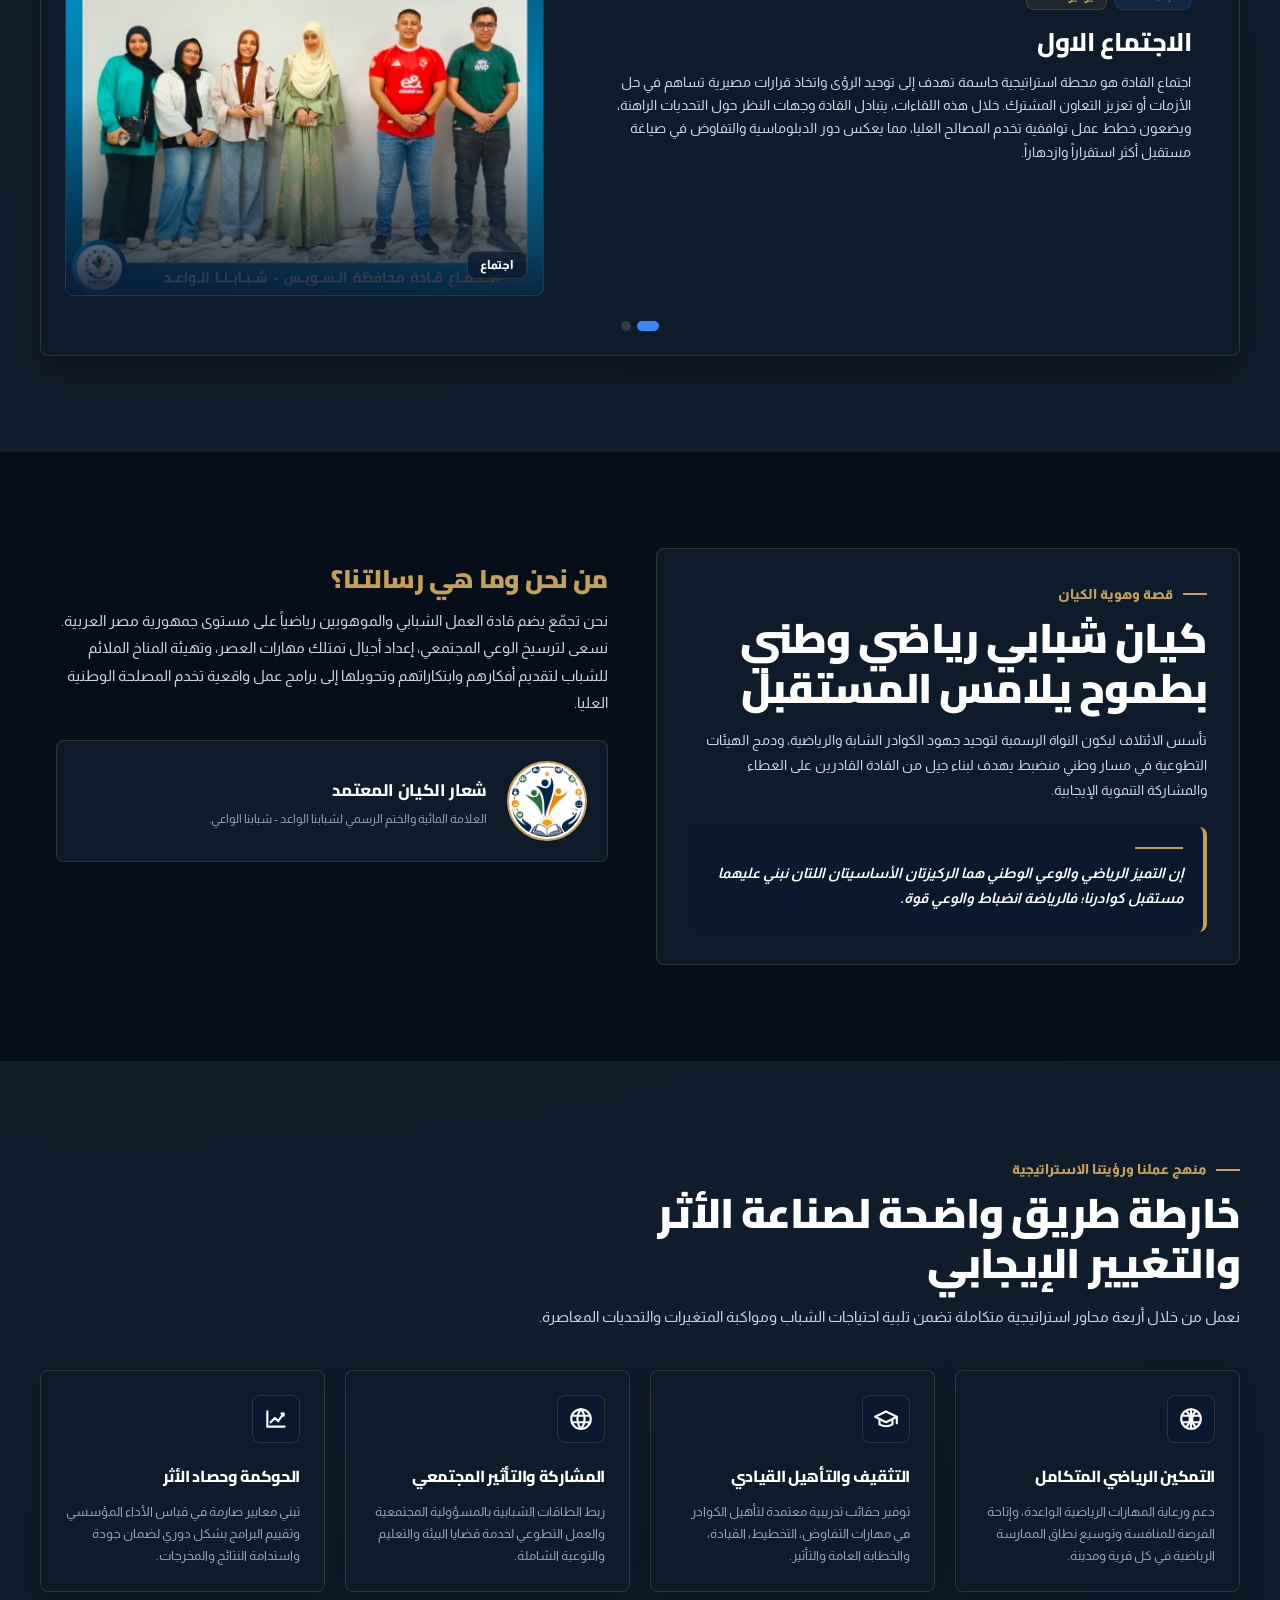
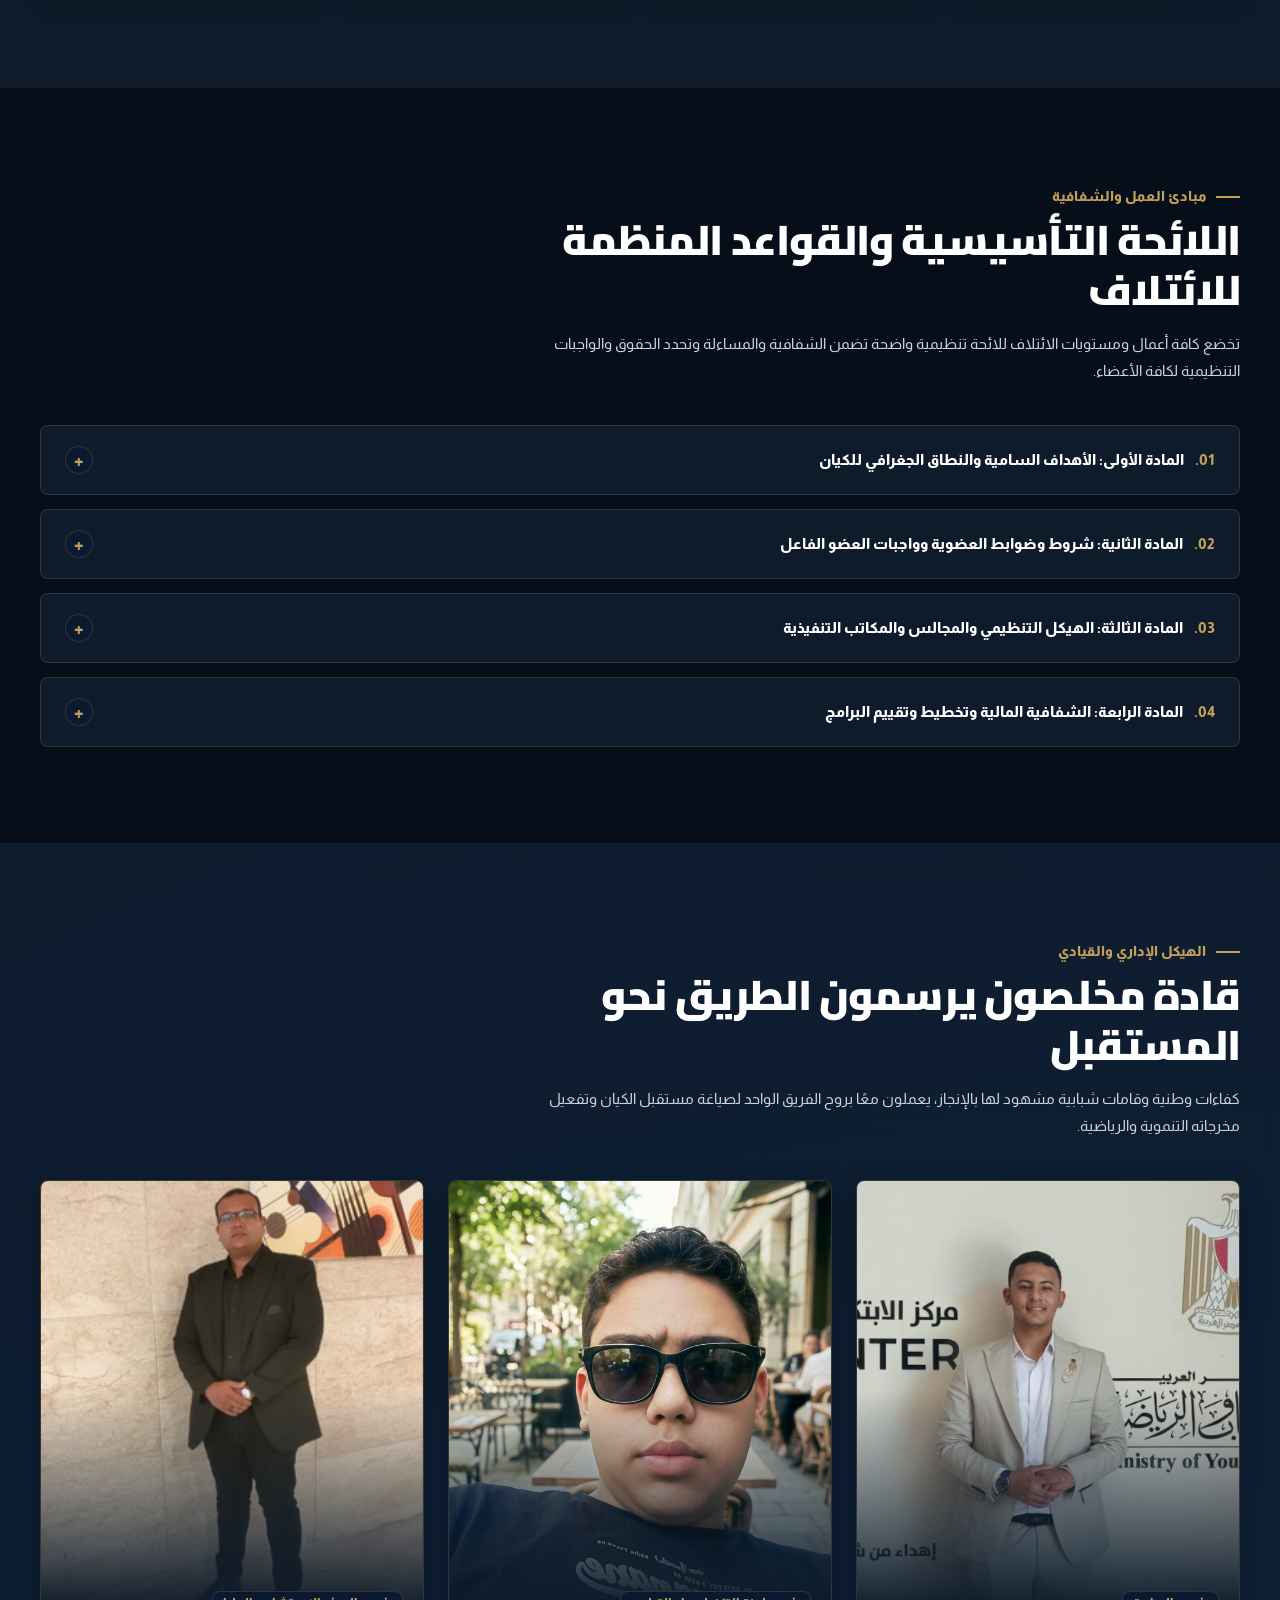
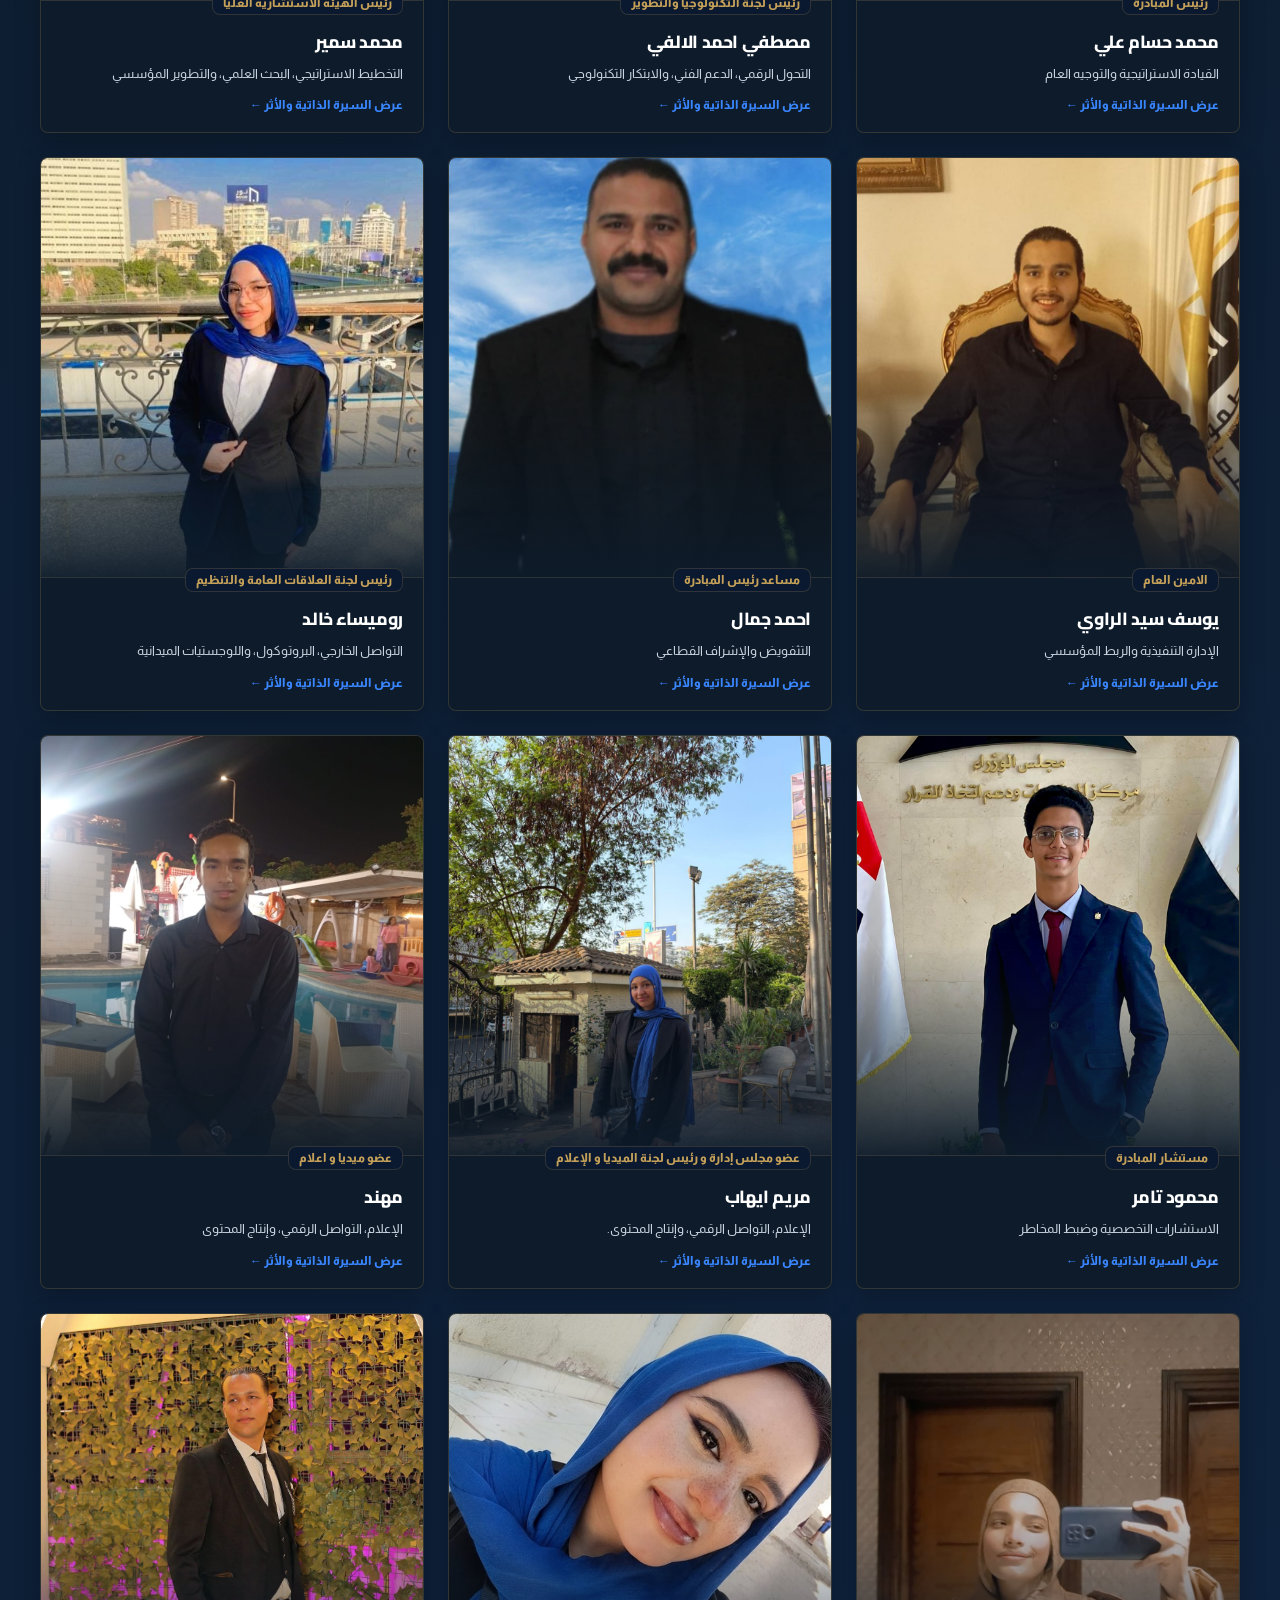
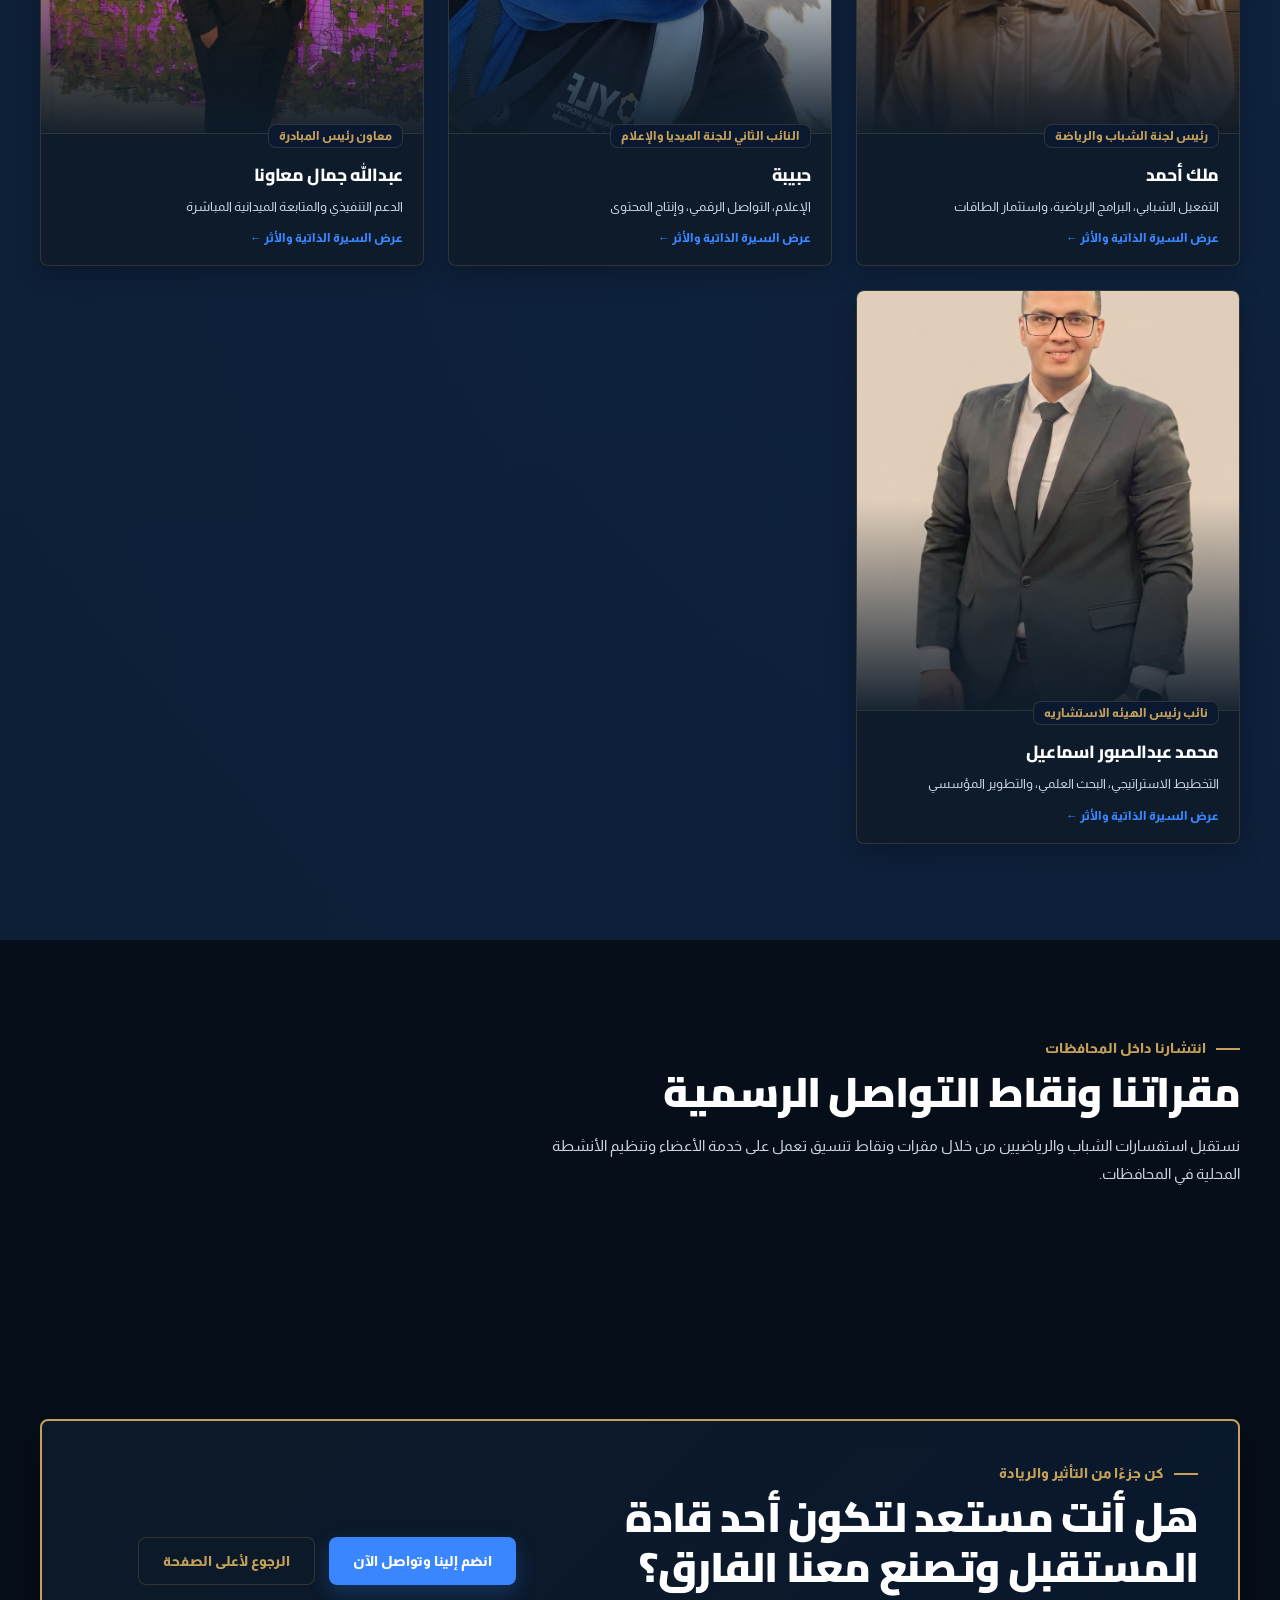
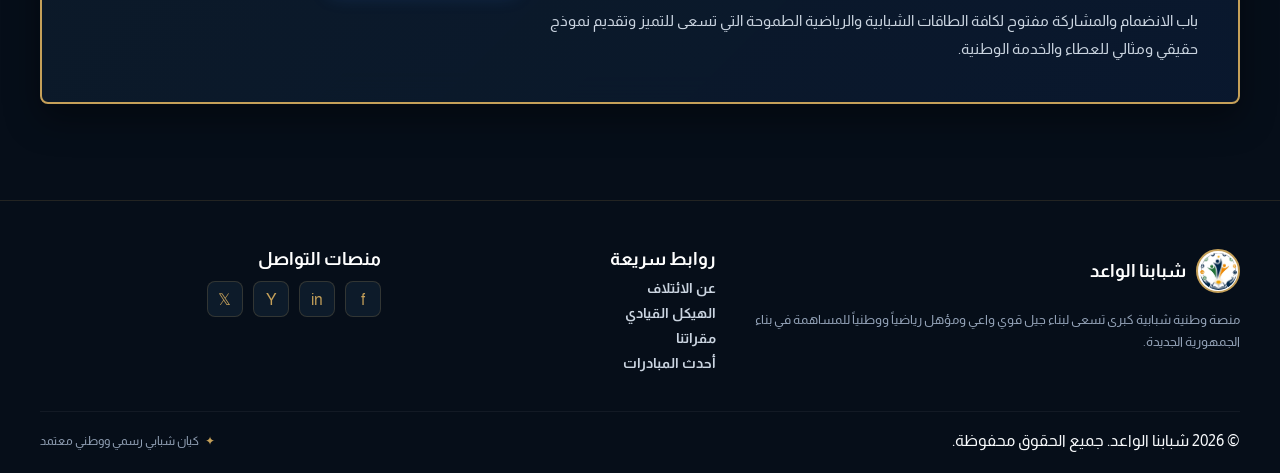
==== commit 9f667d10: "Add files via upload" ====
--- a/index.html
+++ b/index.html
@@ -15,13 +15,12 @@
   <meta property="og:type" content="website">
   <meta property="og:url" content="https://shababnaalwa3i-dev.github.io/shababnaalwa3i/">
   <meta property="og:title" content="شبابنا الواعد | منصة وطنية لصناعة القادة">
-  <meta property="og:description"
-    content="الموقع الرسمي لشبابنا الواعد - شبابنا الواعي. منصة وطنية لتأهيل وتمكين الكوادر الشبابية والرياضية في مصر.">
-  <meta property="og:image"
-    content="https://shababnaalwa3i-dev.github.io/shababnaalwa3i/images/youth_sports_logo_1782683669277.png">
-  <meta property="og:image:width" content="1200">
-  <meta property="og:image:height" content="630">
-  <meta property="og:image:type" content="image/png">
+  <meta property="og:description"  content="الموقع الرسمي لشبابنا الواعد - شبابنا الواعي. منصة وطنية لتأهيل وتمكين الكوادر الشبابية والرياضية في مصر.">
+<meta property="og:image" content="https://shababnaalwa3i-dev.github.io/shababnaalwa3i/images/logo1.jpg">
+<meta property="og:image:secure_url" content="https://shababnaalwa3i-dev.github.io/shababnaalwa3i/images/logo1.jpg">
+<meta property="og:image:type" content="image/png">
+<meta property="og:image:width" content="1200">
+<meta property="og:image:height" content="630">
   <meta name="twitter:card" content="summary_large_image">
   <meta name="twitter:title" content="شبابنا الواعد | منصة وطنية لصناعة القادة">
   <meta name="twitter:description"
@@ -290,7 +289,7 @@
             <h3>المحور السادس: الهوية والمحتوى والإعلام المؤسسي</h3>
             <ul class="axis-list">
               <li>بناء هوية بصرية وإعلامية قوية واحترافية تعكس ريادة الكيان وتميزه.</li>
-              <li>إنتاج محتوى هادف (مرئي ومكتبوب) يبرز إنجازات الشباب ويوجه طاقاتهم إيجابياً.</li>
+              <li>إنتاج محتوى هادف (مرئي ومكتوب) يبرز إنجازات الشباب ويوجه طاقاتهم إيجابياً.</li>
               <li>استخدام الفنون والإعلام البديل وصناعة الأفلام الشبابية لطرح ومعالجة القضايا المجتمعية.</li>
               <li>خلق نافذة ومنابر حوارية آمنة تسمح بتبادل الأفكار البناءة والآراء بين شباب المبادرة.</li>
             </ul>
@@ -604,7 +603,6 @@
               data-footer-link="leadership">الهيكل القيادي</a>
             <a href="#offices" onclick="scrollToSection('offices'); return false;"
               data-footer-link="offices">مقراتنا</a>
-            <!-- <a href="#join" onclick="scrollToSection('join'); return false;" data-footer-link="join">انضم لنا</a> -->
             <a href="#news" onclick="scrollToSection('news'); return false;" data-footer-link="news">أحدث المبادرات</a>
           </div>
         </div>
@@ -678,11 +676,6 @@
 
   <!-- Sourcing dynamic controller script -->
   <script src="script.js"></script>
-  <script defer src="https://static.cloudflareinsights.com/beacon.min.js/v4513226cdae34746b4dedf0b4dfa099e1781791509496"
-    integrity="sha512-ZE9pZaUXND66v380QUtch/5sE9tPFh2zg45pR2PB0CVkCtOREv2AJKkSidISWkysEuQ0EH8faUU5du78bx87UQ=="
-    data-cf-beacon='{"version":"2024.11.0","token":"1954b47c125f43f8b4338b3c4f804e4f","server_timing":{"name":{"cfCacheStatus":true,"cfEdge":true,"cfExtPri":true,"cfL4":true,"cfOrigin":true,"cfSpeedBrain":true},"location_startswith":null}}'
-    crossorigin="anonymous"></script>
-  <script>(function () { function c() { var b = a.contentDocument || a.contentWindow.document; if (b) { var d = b.createElement('script'); d.innerHTML = "window.__CF$cv$params={r:'a14e70dd2e38eda4',t:'MTc4MzAwMzU5Ng=='};var a=document.createElement('script');a.src='/cdn-cgi/challenge-platform/scripts/jsd/main.js';document.getElementsByTagName('head')[0].appendChild(a);"; b.getElementsByTagName('head')[0].appendChild(d) } } if (document.body) { var a = document.createElement('iframe'); a.height = 1; a.width = 1; a.style.position = 'absolute'; a.style.top = 0; a.style.left = 0; a.style.border = 'none'; a.style.visibility = 'hidden'; document.body.appendChild(a); if ('loading' !== document.readyState) c(); else if (window.addEventListener) document.addEventListener('DOMContentLoaded', c); else { var e = document.onreadystatechange || function () { }; document.onreadystatechange = function (b) { e(b); 'loading' !== document.readyState && (document.onreadystatechange = e, c()) } } } })();</script>
 </body>
 
-</html>+</html>
--- a/styles.css
+++ b/styles.css
@@ -0,0 +1,1649 @@
+@import url('https://fonts.googleapis.com/css2?family=Cairo:wght@400;500;600;700;800;900&family=Almarai:wght@400;700;800&display=swap');
+
+:root {
+  --bg: #0a192f;               /* Deep Navy as requested */
+  --bg-soft: #0d1b2a;          /* Dark Navy as requested */
+  --accent-gold: #c5a059;      /* Royal Gold for icons, important headings */
+  --interactive-blue: #3a86ff; /* Bright Blue for buttons/links */
+  --interactive-hover: #1e6eff;
+  --surface: rgba(13, 27, 42, 0.75);
+  --surface-border: rgba(197, 160, 89, 0.2);
+  --text: #f8fafc;
+  --text-soft: #cbd5e1;
+  --text-muted: #94a3b8;
+  --white: #ffffff;
+  --shadow-lg: 0 15px 35px rgba(0, 0, 0, 0.4);
+  --shadow-md: 0 8px 24px rgba(0, 0, 0, 0.25);
+  --radius-sm: 8px;            /* 8px Border Radius as requested */
+  --transition: 200ms ease;
+  --container: min(1200px, calc(100% - 32px));
+  --header-h: 88px;
+}
+
+*, *::before, *::after {
+  box-sizing: border-box;
+}
+
+html {
+  scroll-behavior: smooth;
+}
+
+body {
+  margin: 0;
+  min-height: 100vh;
+  color: var(--text);
+  background-color: var(--bg);
+  /* Subtle gradients between deep blues */
+  background-image: 
+    radial-gradient(circle at 10% 20%, rgba(197, 160, 89, 0.05), transparent 40%),
+    radial-gradient(circle at 90% 80%, rgba(58, 134, 255, 0.08), transparent 40%),
+    linear-gradient(180deg, #0a192f 0%, #0d1b2a 50%, #0a192f 100%);
+  overflow-x: hidden;
+  font-family: 'Almarai', 'Cairo', sans-serif;
+}
+
+body.nav-open, body.modal-open {
+  overflow: hidden;
+}
+
+.hidden {
+  display: none !important;
+}
+
+
+/* ========================================
+   SCROLLBAR STYLING
+   ======================================== */
+
+::-webkit-scrollbar {
+  width: 8px;
+  height: 8px;
+}
+
+::-webkit-scrollbar-track {
+  background: var(--bg);
+}
+
+::-webkit-scrollbar-thumb {
+  background: var(--accent-gold);
+  border-radius: 4px;
+}
+
+::-webkit-scrollbar-thumb:hover {
+  background: var(--interactive-blue);
+}
+
+
+
+img {
+  max-width: 100%;
+  display: block;
+}
+
+a {
+  color: inherit;
+  text-decoration: none;
+}
+
+button {
+  font: inherit;
+  color: inherit;
+  background: transparent;
+  border: 0;
+  cursor: pointer;
+}
+
+ul {
+  list-style: none;
+  margin: 0;
+  padding: 0;
+}
+
+p, h1, h2, h3, h4 {
+  margin: 0;
+}
+
+/* Base Headings - Cairo weights as requested for strength and stability */
+h1, h2, h3, h4 {
+  font-family: 'Cairo', sans-serif;
+  font-weight: 800; /* Bold/Black weight */
+  letter-spacing: -0.02em;
+}
+
+.container {
+  width: var(--container);
+  margin-inline: auto;
+}
+
+.section {
+  position: relative;
+  padding: 96px 0;
+}
+
+.section-head {
+  max-width: 720px;
+  margin-bottom: 40px;
+}
+
+.section-head.compact {
+  margin-bottom: 24px;
+}
+
+.section-kicker {
+  display: inline-flex;
+  align-items: center;
+  gap: 10px;
+  margin-bottom: 12px;
+  color: var(--accent-gold);
+  font-size: 0.85rem;
+  font-weight: 800;
+  text-transform: uppercase;
+}
+
+.section-kicker::before {
+  content: "";
+  width: 24px;
+  height: 2px;
+  background: var(--accent-gold);
+}
+
+.section-title {
+  font-size: clamp(1.8rem, 3.5vw, 2.6rem);
+  line-height: 1.2;
+  font-weight: 900;
+  color: var(--white);
+  margin-bottom: 14px;
+}
+
+.section-copy {
+  color: var(--text-soft);
+  font-size: 0.95rem;
+  line-height: 1.8;
+}
+
+.noise {
+  position: fixed;
+  inset: 0;
+  pointer-events: none;
+  opacity: .02;
+  z-index: 1;
+  background-image: url("data:image/svg+xml,%3Csvg xmlns='http://www.w3.org/2000/svg' width='180' height='180' viewBox='0 0 180 180'%3E%3Cg fill='none'%3E%3Ccircle cx='12' cy='14' r='1.2' fill='white' fill-opacity='.2'/%3E%3Ccircle cx='70' cy='58' r='1.2' fill='white' fill-opacity='.15'/%3E%3Ccircle cx='136' cy='88' r='1.2' fill='white' fill-opacity='.2'/%3E%3Ccircle cx='38' cy='126' r='1.2' fill='white' fill-opacity='.15'/%3E%3Ccircle cx='150' cy='148' r='1.2' fill='white' fill-opacity='.2'/%3E%3C/g%3E%3C/svg%3E");
+}
+
+.glass-panel {
+  background: rgba(13, 27, 42, 0.8);
+  border: 1px solid var(--surface-border);
+  box-shadow: var(--shadow-lg);
+  backdrop-filter: blur(16px);
+  -webkit-backdrop-filter: blur(16px);
+  border-radius: var(--radius-sm); /* 8px light rounded */
+}
+
+/* Header - High Focus on Logo */
+.site-header {
+  position: sticky;
+  top: 0;
+  z-index: 50;
+  transition: all var(--transition);
+  border-bottom: 1px solid transparent;
+}
+
+.site-header.is-scrolled {
+  background: rgba(10, 25, 47, 0.92);
+  backdrop-filter: blur(12px);
+  -webkit-backdrop-filter: blur(12px);
+  border-color: rgba(197, 160, 89, 0.15);
+  box-shadow: var(--shadow-md);
+}
+
+.header-inner {
+  min-height: var(--header-h);
+  display: flex;
+  align-items: center;
+  justify-content: space-between;
+  gap: 18px;
+}
+
+.brand {
+  display: inline-flex;
+  align-items: center;
+  gap: 12px;
+  position: relative;
+  z-index: 4;
+}
+
+/* High focus Logo in Header */
+.brand-logo-wrap {
+  width: 52px;
+  height: 52px;
+  border-radius: 50%;
+  border: 2px solid var(--accent-gold);
+  background: var(--white);
+  padding: 2px;
+  box-shadow: var(--shadow-md);
+  overflow: hidden;
+  display: flex;
+  align-items: center;
+  justify-content: center;
+}
+
+.brand-logo-wrap img {
+  width: 100%;
+  height: 100%;
+  object-fit: cover;
+  border-radius: 50%;
+}
+
+.brand-copy {
+  display: flex;
+  flex-direction: column;
+  line-height: 1.25;
+}
+
+.brand-copy strong {
+  font-family: 'Cairo', sans-serif;
+  font-size: 0.95rem;
+  font-weight: 800;
+  color: var(--white);
+}
+
+.brand-copy small {
+  color: var(--accent-gold);
+  font-size: 0.72rem;
+  font-weight: 700;
+}
+
+.site-nav {
+  display: flex;
+  align-items: center;
+  gap: 4px;
+  background: rgba(13, 27, 42, 0.6);
+  border: 1px solid var(--surface-border);
+  border-radius: var(--radius-sm); /* 8px light rounded */
+  padding: 4px;
+  box-shadow: var(--shadow-md);
+}
+
+.nav-link {
+  position: relative;
+  padding: 8px 14px;
+  border-radius: var(--radius-sm); /* 8px light rounded */
+  color: var(--text-soft);
+  font-weight: 700;
+  font-size: 0.8rem;
+  transition: all var(--transition);
+}
+
+.nav-link:hover, .nav-link.is-active {
+  height: stretch;
+  color: var(--white);
+  background: var(--interactive-blue);
+  box-shadow: 0 4px 12px rgba(58, 134, 255, 0.3);
+}
+
+.header-actions {
+  display: flex;
+  align-items: center;
+  gap: 12px;
+}
+
+.lang-switcher {
+  display: inline-flex;
+  align-items: center;
+  padding: 3px;
+  border-radius: var(--radius-sm); /* 8px light rounded */
+  background: rgba(13, 27, 42, 0.8);
+  border: 1px solid var(--surface-border);
+}
+
+.lang-btn {
+  padding: 6px 12px;
+  border-radius: var(--radius-sm); /* 8px light rounded */
+  color: var(--text-soft);
+  font-weight: 800;
+  font-size: 0.75rem;
+  transition: all var(--transition);
+}
+
+.lang-btn.is-active {
+  color: var(--bg);
+  background: var(--accent-gold);
+  box-shadow: 0 4px 10px rgba(197, 160, 89, 0.3);
+}
+
+.menu-toggle {
+  display: none;
+  width: 44px;
+  height: 44px;
+  border-radius: var(--radius-sm); /* 8px light rounded */
+  border: 1px solid var(--surface-border);
+  background: rgba(13, 27, 42, 0.8);
+  position: relative;
+  z-index: 4;
+}
+
+.menu-toggle span {
+  position: absolute;
+  left: 12px;
+  right: 12px;
+  height: 2px;
+  background: var(--white);
+  transition: all var(--transition);
+}
+
+.menu-toggle span:nth-child(1) { top: 15px; }
+.menu-toggle span:nth-child(2) { top: 21px; }
+.menu-toggle span:nth-child(3) { top: 27px; }
+
+body.nav-open .menu-toggle span:nth-child(1) { top: 21px; transform: rotate(45deg); }
+body.nav-open .menu-toggle span:nth-child(2) { opacity: 0; }
+body.nav-open .menu-toggle span:nth-child(3) { top: 21px; transform: rotate(-45deg); }
+
+/* Hero Section */
+.hero {
+  padding-top: 48px;
+  min-height: calc(100vh - var(--header-h));
+  display: flex;
+  align-items: center;
+  overflow: clip;
+}
+
+.hero-bg {
+  position: absolute;
+  inset: 0;
+  z-index: -1;
+}
+
+.grid-lines {
+  position: absolute;
+  inset: 0;
+  background-image: 
+    linear-gradient(rgba(255,255,255,.02) 1px, transparent 1px), 
+    linear-gradient(90deg, rgba(255,255,255,.02) 1px, transparent 1px);
+  background-size: 54px 54px;
+  mask-image: linear-gradient(180deg, rgba(0,0,0,.9), transparent 92%);
+}
+
+.hero-grid {
+  display: grid;
+  grid-template-columns: 1.1fr 0.9fr;
+  gap: 48px;
+  align-items: center;
+}
+
+.eyebrow {
+  display: inline-flex;
+  align-items: center;
+  gap: 8px;
+  margin-bottom: 20px;
+  padding: 8px 14px;
+  border-radius: var(--radius-sm); /* 8px light rounded */
+  border: 1px solid rgba(197, 160, 89, 0.3);
+  background: rgba(197, 160, 89, 0.08);
+  color: var(--accent-gold);
+  font-size: 0.8rem;
+  font-weight: 800;
+}
+
+.eyebrow::before {
+  content: "";
+  width: 6px;
+  height: 6px;
+  border-radius: 50%;
+  background: var(--accent-gold);
+  box-shadow: 0 0 8px var(--accent-gold);
+}
+
+.hero h1 {
+  font-size: clamp(2rem, 5vw, 4rem);
+  line-height: 1.1;
+  margin-bottom: 20px;
+  font-weight: 900; /* Bold weight */
+  color: var(--white);
+}
+
+.hero-text {
+  color: var(--text-soft);
+  font-size: 0.95rem;
+  line-height: 1.8;
+  margin-bottom: 28px;
+}
+
+.hero-actions {
+  display: flex;
+  flex-wrap: wrap;
+  gap: 14px;
+  margin-top: 24px;
+}
+
+.btn {
+  display: inline-flex;
+  align-items: center;
+  justify-content: center;
+  min-height: 48px;
+  padding-inline: 24px;
+  border-radius: var(--radius-sm); /* 8px light rounded */
+  font-weight: 800;
+  font-size: 0.85rem;
+  transition: all var(--transition);
+}
+
+.btn:hover {
+  transform: translateY(-2px);
+}
+
+.btn-primary {
+  color: var(--white);
+  background: var(--interactive-blue);
+  box-shadow: 0 8px 20px rgba(58, 134, 255, 0.25);
+}
+
+.btn-primary:hover {
+  background: var(--interactive-hover);
+  box-shadow: 0 8px 25px rgba(58, 134, 255, 0.4);
+}
+
+.btn-secondary {
+  color: var(--accent-gold);
+  background: rgba(13, 27, 42, 0.8);
+  border: 1px solid var(--surface-border);
+}
+
+.btn-secondary:hover {
+  background: rgba(197, 160, 89, 0.1);
+  color: var(--white);
+  border-color: var(--accent-gold);
+}
+
+.hero-points {
+  display: grid;
+  gap: 10px;
+  margin-top: 28px;
+}
+
+.hero-points li {
+  display: flex;
+  align-items: center;
+  gap: 10px;
+  color: var(--text-soft);
+  padding: 10px 14px;
+  border-radius: var(--radius-sm); /* 8px light rounded */
+  background: rgba(13, 27, 42, 0.5);
+  border: 1px solid rgba(197, 160, 89, 0.08);
+  font-size: 0.85rem;
+}
+
+.hero-points li::before {
+  content: "✦";
+  color: var(--accent-gold);
+  font-weight: bold;
+}
+
+/* Hero Center Emblem Card with extreme focus on Logo */
+.hero-visual {
+  position: relative;
+  display: flex;
+  justify-content: center;
+}
+
+.hero-panel {
+  width: 100%;
+  max-width: 420px;
+  padding: 24px;
+  border: solid var(--accent-gold) 2px;
+}
+
+.hero-panel-top {
+  display: flex;
+  align-items: center;
+  gap: 8px;
+  color: var(--text-soft);
+  font-size: 0.8rem;
+  margin-bottom: 24px;
+  border-bottom: 1px solid rgba(255, 255, 255, 0.05);
+  padding-bottom: 12px;
+}
+
+.status-dot {
+  width: 8px;
+  height: 8px;
+  border-radius: 50%;
+  background: #10b981;
+  box-shadow: 0 0 10px #10b981;
+}
+
+.hero-emblem {
+  display: flex;
+  justify-content: center;
+  margin: 16px 0 24px 0;
+}
+
+/* Emblem circular logo wrapper at center */
+.emblem-circle {
+  width: 170px;
+  height: 170px;
+  border-radius: 50%;
+  display: flex;
+  align-items: center;
+  justify-content: center;
+  background: var(--white);
+  border: 4px solid var(--accent-gold);
+  box-shadow: 
+    0 0 30px rgba(197, 160, 89, 0.3),
+    inset 0 4px 10px rgba(0,0,0,0.1);
+  overflow: hidden;
+  transition: transform 0.5s ease;
+}
+
+.emblem-circle:hover {
+  transform: scale(1.05);
+}
+
+.emblem-circle img {
+  width: 100%;
+  height: 100%;
+  object-fit: cover;
+}
+
+.hero-panel-content {
+  text-align: center;
+  margin-bottom: 20px;
+}
+
+.hero-panel-content h3 {
+  font-size: 1.15rem;
+  font-weight: 800;
+  margin-bottom: 8px;
+  color: var(--white);
+}
+
+.hero-panel-content p {
+  color: var(--text-muted);
+  font-size: 0.78rem;
+  line-height: 1.6;
+}
+
+.mini-metrics {
+  display: grid;
+  grid-template-columns: repeat(3, 1fr);
+  gap: 10px;
+  margin-top: 20px;
+}
+
+.mini-metric {
+  border-radius: var(--radius-sm); /* 8px light rounded */
+  padding: 10px;
+  background: rgba(10, 25, 47, 0.8);
+  border: 1px solid rgba(197, 160, 89, 0.1);
+  text-align: center;
+}
+
+.mini-metric strong {
+  display: block;
+  font-size: 1.1rem;
+  color: var(--accent-gold);
+  font-weight: 900;
+}
+
+.mini-metric span {
+  color: var(--text-muted);
+  font-size: 0.72rem;
+  display: block;
+  margin-top: 2px;
+}
+
+.floating-chip {
+  position: absolute;
+  padding: 10px 16px;
+  border-radius: var(--radius-sm); /* 8px light rounded */
+  background: rgba(13, 27, 42, 0.9);
+  border: 1px solid var(--surface-border);
+  box-shadow: var(--shadow-md);
+  color: var(--white);
+  font-size: 0.75rem;
+  font-weight: 800;
+  z-index: 5;
+  pointer-events: none;
+}
+
+.floating-chip-one {
+  top: 10%;
+  right: -10px;
+}
+
+.floating-chip-two {
+  bottom: 20%;
+  left: -10px;
+}
+
+/* Stats Section */
+.stats-grid {
+  display: grid;
+  grid-template-columns: repeat(4, 1fr);
+  gap: 20px;
+}
+
+.stat-card {
+  padding: 24px;
+  border-radius: var(--radius-sm); /* 8px light rounded */
+  background: var(--bg-soft);
+  border: 1px solid var(--surface-border);
+  box-shadow: var(--shadow-md);
+  position: relative;
+  overflow: hidden;
+  text-align: center;
+}
+
+.stat-card::after {
+  content: "";
+  position: absolute;
+  top: 0;
+  left: 0;
+  right: 0;
+  height: 3px;
+  background: var(--accent-gold);
+}
+
+.stat-icon-wrap {
+  width: 48px;
+  height: 48px;
+  border-radius: var(--radius-sm); /* 8px light rounded */
+  background: var(--bg);
+  border: 1px solid var(--surface-border);
+  display: inline-flex;
+  align-items: center;
+  justify-content: center;
+  margin-bottom: 16px;
+}
+
+.stat-icon-wrap svg {
+  color: var(--accent-gold);
+}
+
+.stat-value {
+  font-size: clamp(1.8rem, 3vw, 2.4rem);
+  font-weight: 900;
+  line-height: 1.1;
+  color: var(--white);
+  margin-bottom: 6px;
+  font-family: 'Cairo', sans-serif;
+}
+
+.stat-label {
+  color: var(--text-soft);
+  font-size: 0.85rem;
+  line-height: 1.5;
+}
+
+/* News Section */
+.news-slider {
+  position: relative;
+  border-radius: var(--radius-sm); /* 8px light rounded */
+  padding: 24px;
+  background: var(--bg-soft);
+  border: 1px solid var(--surface-border);
+  box-shadow: var(--shadow-lg);
+}
+
+.news-slider-head {
+  display: flex;
+  align-items: center;
+  justify-content: space-between;
+  gap: 20px;
+  margin-bottom: 20px;
+  border-bottom: 1px solid rgba(255,255,255,0.05);
+  padding-bottom: 14px;
+}
+
+.news-slider-controls {
+  display: flex;
+  gap: 8px;
+}
+
+.slider-btn {
+  width: 40px;
+  height: 40px;
+  border-radius: var(--radius-sm); /* 8px light rounded */
+  display: flex;
+  align-items: center;
+  justify-content: center;
+  background: var(--bg);
+  border: 1px solid var(--surface-border);
+  color: var(--accent-gold);
+  transition: all var(--transition);
+}
+
+.slider-btn:hover {
+  background: var(--accent-gold);
+  color: var(--bg);
+  border-color: var(--accent-gold);
+}
+
+.slider-dots {
+  display: flex;
+  gap: 6px;
+}
+
+.slider-dot {
+  width: 10px;
+  height: 10px;
+  border-radius: 50%;
+  background: rgba(255,255,255,0.15);
+  border: 0;
+  padding: 0;
+  transition: all var(--transition);
+}
+
+.slider-dot.is-active {
+  background: var(--interactive-blue);
+  width: 22px;
+  border-radius: 5px;
+}
+
+.news-viewport {
+  overflow: hidden;
+}
+
+.news-track {
+  display: flex;
+  transition: transform 450ms ease;
+  will-change: transform;
+}
+
+.news-slide {
+  min-width: 100%;
+}
+
+.news-card {
+  display: grid;
+  grid-template-columns: 1.15fr 0.85fr;
+  gap: 24px;
+  align-items: stretch;
+}
+
+.news-card-copy {
+  padding: 24px;
+  border-radius: var(--radius-sm); /* 8px light rounded */
+  display: flex;
+  flex-direction: column;
+}
+
+.news-meta {
+  display: flex;
+  flex-wrap: wrap;
+  gap: 8px;
+  margin-bottom: 16px;
+}
+
+.news-badge, .news-date {
+  display: inline-flex;
+  align-items: center;
+  padding: 6px 12px;
+  border-radius: var(--radius-sm); /* 8px light rounded */
+  font-size: 0.75rem;
+  font-weight: 800;
+}
+
+.news-badge {
+  background: rgba(58, 134, 255, 0.1);
+  color: var(--interactive-blue);
+  border: 1px solid rgba(58, 134, 255, 0.2);
+}
+
+.news-date {
+  background: rgba(197, 160, 89, 0.1);
+  color: var(--accent-gold);
+  border: 1px solid rgba(197, 160, 89, 0.2);
+}
+
+.news-card-copy h3 {
+  font-size: clamp(1.2rem, 2vw, 1.6rem);
+  margin-bottom: 12px;
+  color: var(--white);
+  line-height: 1.3;
+}
+
+.news-card-copy p {
+  color: var(--text-soft);
+  font-size: 0.85rem;
+  line-height: 1.7;
+  margin-bottom: 24px;
+}
+
+.news-card-media {
+  position: relative;
+  overflow: hidden;
+  border-radius: var(--radius-sm); /* 8px light rounded */
+  border: 1px solid var(--surface-border);
+  min-height: 280px;
+}
+
+.news-card-media img {
+  width: 100%;
+  height: 100%;
+  object-fit: cover;
+}
+
+.news-card-media::after {
+  content: "";
+  position: absolute;
+  inset: 0;
+  background: linear-gradient(180deg, transparent 40%, rgba(10, 25, 47, 0.9) 100%);
+}
+
+.media-label {
+  position: absolute;
+  bottom: 16px;
+  right: 16px;
+  z-index: 2;
+  font-size: 0.75rem;
+  font-weight: 800;
+  color: var(--white);
+  background: rgba(10, 25, 47, 0.8);
+  padding: 6px 12px;
+  border-radius: var(--radius-sm); /* 8px light rounded */
+  border: 1px solid var(--surface-border);
+}
+
+/* About Section */
+.about-layout {
+  display: grid;
+  grid-template-columns: 1fr 1fr;
+  gap: 32px;
+  align-items: start;
+}
+
+.about-card {
+  border-radius: var(--radius-sm); /* 8px light rounded */
+  padding: 32px;
+  background: var(--bg-soft);
+  border: 1px solid var(--surface-border);
+}
+
+.about-card h3 {
+  font-size: 1.25rem;
+  color: var(--accent-gold);
+  margin-bottom: 14px;
+}
+
+.about-card p {
+  color: var(--text-soft);
+  font-size: 0.9rem;
+  line-height: 1.75;
+}
+
+.about-quote {
+  margin-top: 24px;
+  padding: 20px;
+  border-radius: var(--radius-sm); /* 8px light rounded */
+  background: var(--bg);
+  border-right: 4px solid var(--accent-gold);
+}
+
+.quote-line {
+  display: block;
+  width: 48px;
+  height: 2px;
+  background: var(--accent-gold);
+  margin-bottom: 12px;
+}
+
+.about-quote p {
+  font-style: italic;
+  font-weight: 700;
+  color: var(--white);
+}
+
+/* Vision Section */
+.vision-grid {
+  display: grid;
+  grid-template-columns: repeat(4, 1fr);
+  gap: 20px;
+}
+
+.vision-card {
+  border-radius: var(--radius-sm); /* 8px light rounded */
+  padding: 24px;
+  background: var(--bg-soft);
+  border: 1px solid var(--surface-border);
+  box-shadow: var(--shadow-md);
+  transition: all var(--transition);
+}
+
+.vision-card:hover {
+  transform: translateY(-4px);
+  border-color: var(--accent-gold);
+  box-shadow: 0 10px 25px rgba(197, 160, 89, 0.1);
+}
+
+.vision-icon {
+  width: 48px;
+  height: 48px;
+  border-radius: var(--radius-sm); /* 8px light rounded */
+  background: var(--bg);
+  border: 1px solid var(--surface-border);
+  display: flex;
+  align-items: center;
+  justify-content: center;
+  font-size: 1.3rem;
+  margin-bottom: 18px;
+}
+
+.vision-card h3 {
+  font-size: 1rem;
+  font-weight: 800;
+  color: var(--white);
+  margin-bottom: 10px;
+}
+
+.vision-card p {
+  color: var(--text-muted);
+  font-size: 0.8rem;
+  line-height: 1.7;
+}
+
+/* Bylaws Accordion */
+.accordion {
+  display: grid;
+  gap: 14px;
+}
+
+.accordion-item {
+  border-radius: var(--radius-sm); /* 8px light rounded */
+  border: 1px solid var(--surface-border);
+  background: var(--bg-soft);
+  overflow: hidden;
+}
+
+.accordion-trigger {
+  width: 100%;
+  display: flex;
+  align-items: center;
+  justify-content: space-between;
+  padding: 20px 24px;
+  font-weight: 800;
+  font-size: 0.95rem;
+  color: var(--white);
+  transition: background var(--transition);
+}
+
+.accordion-trigger:hover {
+  background: rgba(197, 160, 89, 0.05);
+}
+
+.accordion-index {
+  color: var(--accent-gold);
+  font-weight: 900;
+  margin-left: 8px;
+}
+
+.accordion-icon {
+  width: 28px;
+  height: 28px;
+  border-radius: 50%;
+  display: flex;
+  align-items: center;
+  justify-content: center;
+  background: var(--bg);
+  border: 1px solid var(--surface-border);
+  color: var(--accent-gold);
+  font-size: 1.1rem;
+  transition: transform var(--transition);
+}
+
+.accordion-item.is-open .accordion-icon {
+  transform: rotate(45deg);
+  background: var(--accent-gold);
+  color: var(--bg);
+}
+
+.accordion-panel {
+  max-height: 0;
+  overflow: hidden;
+  transition: max-height 300ms ease-out;
+}
+
+.accordion-inner {
+  padding: 0 24px 24px 24px;
+  color: var(--text-soft);
+  font-size: 0.85rem;
+  line-height: 1.75;
+}
+
+/* Leadership */
+.leadership-grid {
+  display: grid;
+  grid-template-columns: repeat(3, 1fr);
+  gap: 24px;
+}
+
+.leader-card {
+  border-radius: var(--radius-sm); /* 8px light rounded */
+  background: var(--bg-soft);
+  border: 1px solid var(--surface-border);
+  overflow: hidden;
+  box-shadow: var(--shadow-md);
+  transition: all var(--transition);
+}
+
+.leader-card:hover {
+  transform: translateY(-6px);
+  border-color: var(--interactive-blue);
+  box-shadow: 0 12px 30px rgba(58, 134, 255, 0.1);
+}
+
+.leader-card button {
+  width: 100%;
+  text-align: right;
+  display: block;
+  padding: 0;
+}
+
+.leader-image-wrap {
+  aspect-ratio: 1 / 1.1;
+  overflow: hidden;
+  position: relative;
+  background: var(--bg);
+  border-bottom: 1px solid var(--surface-border);
+}
+
+.leader-image-wrap img {
+  width: 100%;
+  height: 100%;
+  object-fit: cover;
+}
+
+.leader-image-wrap::after {
+  content: "";
+  position: absolute;
+  inset: 0;
+  background: linear-gradient(180deg, transparent 50%, rgba(13, 27, 42, 0.95) 100%);
+}
+
+.leader-info {
+  padding: 20px;
+  position: relative;
+  margin-top: -30px;
+  z-index: 2;
+}
+
+.leader-role {
+  display: inline-block;
+  padding: 4px 10px;
+  border-radius: var(--radius-sm); /* 8px light rounded */
+  background: var(--bg);
+  color: var(--accent-gold);
+  font-size: 0.75rem;
+  font-weight: 800;
+  border: 1px solid var(--surface-border);
+  margin-bottom: 10px;
+}
+
+.leader-info h3 {
+  font-size: 1.1rem;
+  font-weight: 800;
+  color: var(--white);
+  margin-bottom: 6px;
+}
+
+.leader-info p {
+  color: var(--text-soft);
+  font-size: 0.8rem;
+  line-height: 1.6;
+}
+
+.leader-link {
+  display: inline-flex;
+  align-items: center;
+  gap: 6px;
+  color: var(--interactive-blue);
+  font-size: 0.75rem;
+  font-weight: 800;
+  margin-top: 14px;
+}
+
+
+
+/* Offices & Join Sections */
+.offices-grid {
+  display: grid;
+  grid-template-columns: repeat(2, 1fr);
+  gap: 20px;
+}
+
+.office-card {
+  border-radius: var(--radius-sm);
+  padding: 24px;
+  background: var(--bg-soft);
+  border: 1px solid var(--surface-border);
+  box-shadow: var(--shadow-md);
+  transition: all var(--transition);
+  height: 464px;
+}
+
+.office-card:hover {
+  transform: translateY(-4px);
+  border-color: var(--accent-gold);
+  box-shadow: 0 10px 25px rgba(197, 160, 89, 0.1);
+}
+
+.office-icon {
+  width: 48px;
+  height: 48px;
+  border-radius: var(--radius-sm);
+  background: var(--bg);
+  border: 1px solid var(--surface-border);
+  display: flex;
+  align-items: center;
+  justify-content: center;
+  color: var(--accent-gold);
+  font-size: 1.25rem;
+  margin-bottom: 16px;
+}
+
+.office-card h3 {
+  font-size: 1.05rem;
+  color: var(--white);
+  margin-bottom: 10px;
+}
+
+.office-card p {
+  color: var(--text-soft);
+  font-size: 0.82rem;
+  line-height: 1.7;
+  margin-bottom: 16px;
+}
+
+.join-layout {
+  display: grid;
+  grid-template-columns: 0.9fr 1.1fr;
+  gap: 32px;
+  align-items: start;
+}
+
+.join-info, .join-form {
+  padding: 32px;
+  border-radius: var(--radius-sm);
+}
+
+.join-info {
+  border: 2px solid var(--accent-gold);
+}
+
+.join-benefits {
+  display: grid;
+  gap: 10px;
+  margin-top: 24px;
+}
+
+.join-benefit {
+  padding: 12px 14px;
+  border-radius: var(--radius-sm);
+  background: var(--bg);
+  border: 1px solid rgba(197, 160, 89, 0.12);
+  color: var(--text-soft);
+  font-size: 0.85rem;
+  line-height: 1.6;
+}
+
+.join-benefit::before {
+  content: "✓";
+  color: var(--accent-gold);
+  font-weight: 900;
+  margin-left: 8px;
+}
+
+.form-grid {
+  display: grid;
+  grid-template-columns: repeat(2, 1fr);
+  gap: 16px;
+}
+
+.form-field {
+  display: grid;
+  gap: 8px;
+}
+
+.form-field-full {
+  margin-top: 16px;
+}
+
+.form-field span {
+  color: var(--accent-gold);
+  font-size: 0.8rem;
+  font-weight: 800;
+}
+
+.form-field input,
+.form-field select,
+.form-field textarea {
+  width: 100%;
+  border: 1px solid var(--surface-border);
+  border-radius: var(--radius-sm);
+  background: rgba(10, 25, 47, 0.8);
+  color: var(--white);
+  padding: 13px 14px;
+  font-family: inherit;
+  font-size: 0.85rem;
+  outline: none;
+  transition: all var(--transition);
+}
+
+.form-field textarea {
+  resize: vertical;
+  min-height: 130px;
+}
+
+.form-field input::placeholder,
+.form-field textarea::placeholder {
+  color: var(--text-muted);
+}
+
+.form-field input:focus,
+.form-field select:focus,
+.form-field textarea:focus {
+  border-color: var(--interactive-blue);
+  box-shadow: 0 0 0 3px rgba(58, 134, 255, 0.12);
+}
+
+.form-consent {
+  display: flex;
+  align-items: flex-start;
+  gap: 10px;
+  margin: 18px 0;
+  color: var(--text-soft);
+  font-size: 0.8rem;
+  line-height: 1.6;
+}
+
+.form-consent input {
+  accent-color: var(--interactive-blue);
+  margin-top: 4px;
+}
+
+.form-note, .form-status {
+  color: var(--text-muted);
+  font-size: 0.78rem;
+  line-height: 1.7;
+  margin-top: 12px;
+}
+
+.form-status {
+  color: var(--accent-gold);
+  font-weight: 800;
+}
+
+/* CTA shell */
+.cta-shell {
+  border-radius: var(--radius-sm); /* 8px light rounded */
+  padding: 40px;
+  display: grid;
+  grid-template-columns: 1.2fr 0.8fr;
+  gap: 32px;
+  align-items: center;
+}
+
+.cta-actions {
+  display: flex;
+  flex-wrap: wrap;
+  gap: 14px;
+  justify-content: flex-start;
+}
+
+/* Footer Section */
+.site-footer {
+  padding: 48px 0 24px 0;
+  border-top: 1px solid rgba(197, 160, 89, 0.15);
+  background-color: #060e19;
+}
+
+.footer-inner {
+  display: grid;
+  grid-template-columns: 1.3fr 0.8fr 0.9fr;
+  gap: 32px;
+  align-items: start;
+}
+
+.footer-inner strong {
+  font-size: 1.1rem;
+  color: var(--white);
+  display: block;
+  margin-bottom: 12px;
+}
+
+.footer-inner p, .footer-meta {
+  color: var(--text-muted);
+  font-size: 0.8rem;
+  line-height: 1.7;
+}
+
+.footer-links {
+  display: flex;
+  flex-direction: column;
+  gap: 10px;
+}
+
+.footer-links a {
+  color: var(--text-soft);
+  font-size: 0.85rem;
+  font-weight: 700;
+  transition: color var(--transition);
+}
+
+.footer-links a:hover {
+  color: var(--accent-gold);
+}
+
+.footer-socials {
+  display: flex;
+  gap: 10px;
+}
+
+.footer-socials a {
+  width: 36px;
+  height: 36px;
+  border-radius: var(--radius-sm); /* 8px light rounded */
+  background: var(--bg-soft);
+  border: 1px solid var(--surface-border);
+  display: flex;
+  align-items: center;
+  justify-content: center;
+  color: var(--accent-gold);
+  transition: all var(--transition);
+}
+
+.footer-socials a:hover {
+  background: var(--interactive-blue);
+  color: var(--white);
+  border-color: var(--interactive-blue);
+}
+
+.footer-bottom {
+  margin-top: 40px;
+  padding-top: 20px;
+  border-top: 1px solid rgba(255,255,255,0.05);
+  display: flex;
+  justify-content: space-between;
+  align-items: center;
+  flex-wrap: wrap;
+  gap: 14px;
+}
+
+/* Profile Modal Dialog */
+.profile-modal {
+  position: fixed;
+  inset: 0;
+  z-index: 80;
+  pointer-events: none;
+  opacity: 0;
+  transition: opacity var(--transition);
+  display: flex;
+  align-items: center;
+  justify-content: center;
+  padding: 16px;
+}
+
+.profile-modal.is-open {
+  opacity: 1;
+  pointer-events: auto;
+}
+
+.profile-backdrop {
+  position: absolute;
+  inset: 0;
+  background: rgba(2, 6, 23, 0.8);
+  backdrop-filter: blur(8px);
+}
+
+.profile-dialog {
+  position: relative;
+  width: 100%;
+  max-width: 900px;
+  max-height: 85vh;
+  overflow-y: auto;
+  border-radius: var(--radius-sm); /* 8px light rounded */
+  padding: 32px;
+  z-index: 2;
+  border: 2px solid var(--accent-gold);
+}
+
+.profile-close {
+  position: absolute;
+  top: 16px;
+  left: 16px;
+  width: 36px;
+  height: 36px;
+  border-radius: var(--radius-sm); /* 8px light rounded */
+  display: flex;
+  align-items: center;
+  justify-content: center;
+  background: var(--bg);
+  border: 1px solid var(--surface-border);
+  color: var(--white);
+  font-size: 1.4rem;
+  transition: all var(--transition);
+}
+
+.profile-close:hover {
+  border-color: var(--accent-gold);
+  color: var(--accent-gold);
+}
+
+.profile-grid {
+  display: grid;
+  grid-template-columns: 0.9fr 1.1fr;
+  gap: 28px;
+  align-items: start;
+}
+
+.profile-media img {
+  width: 100%;
+  aspect-ratio: 1 / 1.15;
+  object-fit: cover;
+  border-radius: var(--radius-sm); /* 8px light rounded */
+  border: 1px solid var(--surface-border);
+}
+
+.profile-label {
+  display: inline-block;
+  padding: 4px 10px;
+  border-radius: var(--radius-sm); /* 8px light rounded */
+  background: rgba(58, 134, 255, 0.1);
+  color: var(--interactive-blue);
+  font-size: 0.75rem;
+  font-weight: 800;
+  border: 1px solid rgba(58, 134, 255, 0.2);
+  margin-bottom: 12px;
+}
+
+.profile-content h3 {
+  font-size: clamp(1.4rem, 3vw, 2rem);
+  color: var(--white);
+  margin-bottom: 6px;
+}
+
+.profile-role {
+  color: var(--accent-gold);
+  font-size: 0.95rem;
+  font-weight: 800;
+  margin-bottom: 16px;
+}
+
+.profile-bio {
+  color: var(--text-soft);
+  font-size: 0.85rem;
+  line-height: 1.7;
+  margin-bottom: 24px;
+}
+
+.profile-block {
+  margin-bottom: 20px;
+}
+
+.profile-block h4 {
+  font-size: 0.95rem;
+  color: var(--white);
+  margin-bottom: 10px;
+}
+
+.profile-block ul {
+  display: grid;
+  gap: 8px;
+}
+
+.profile-block li {
+  padding: 10px 12px;
+  border-radius: var(--radius-sm); /* 8px light rounded */
+  background: var(--bg);
+  border: 1px solid var(--surface-border);
+  color: var(--text-soft);
+  font-size: 0.8rem;
+}
+
+.profile-socials {
+  display: flex;
+  flex-wrap: wrap;
+  gap: 8px;
+}
+
+.profile-socials a {
+  display: inline-flex;
+  align-items: center;
+  gap: 6px;
+  padding: 8px 14px;
+  border-radius: var(--radius-sm); /* 8px light rounded */
+  background: var(--bg);
+  border: 1px solid var(--surface-border);
+  font-size: 0.75rem;
+  font-weight: 800;
+  color: var(--text-soft);
+  transition: all var(--transition);
+}
+
+.profile-socials a:hover {
+  border-color: var(--accent-gold);
+  color: var(--white);
+}
+
+/* Axis Grid & Card Styling for Objectives */
+.axis-grid {
+  display: grid;
+  grid-template-columns: repeat(3, 1fr);
+  gap: 24px;
+  margin-top: 32px;
+}
+
+.axis-card {
+  border-radius: var(--radius-sm);
+  padding: 24px;
+  background: var(--bg-soft);
+  border: 1px solid var(--surface-border);
+  box-shadow: var(--shadow-md);
+  transition: all var(--transition);
+}
+
+.axis-card:hover {
+  transform: translateY(-4px);
+  border-color: var(--accent-gold);
+  box-shadow: 0 10px 25px rgba(197, 160, 89, 0.15);
+}
+
+.axis-card h3 {
+  font-size: 1.1rem;
+  color: var(--accent-gold);
+  margin-bottom: 16px;
+  font-weight: 800;
+  border-bottom: 1px solid rgba(197, 160, 89, 0.2);
+  padding-bottom: 8px;
+}
+
+.axis-list {
+  display: grid;
+  gap: 12px;
+}
+
+.axis-list li {
+  display: flex;
+  align-items: flex-start;
+  gap: 10px;
+  color: var(--text-soft);
+  font-size: 0.85rem;
+  line-height: 1.6;
+}
+
+.axis-list li::before {
+  content: "✦";
+  color: var(--accent-gold);
+  font-size: 0.75rem;
+  margin-top: 2px;
+}
+
+/* Responsive layout overrides */
+@media (max-width: 1024px) {
+  .hero-grid, .about-layout, .news-card, .cta-shell, .profile-grid {
+    grid-template-columns: 1fr;
+  }
+  .vision-grid, .stats-grid, .leadership-grid, .offices-grid, .axis-grid {
+    grid-template-columns: repeat(2, 1fr);
+  }
+  .join-layout {
+    grid-template-columns: 1fr;
+  }
+  .site-header {
+    background: #0a192f;
+    border-color: rgba(197, 160, 89, 0.1);
+  }
+}
+
+@media (max-width: 768px) {
+  .site-nav {
+    position: fixed;
+    left: 16px;
+    right: 16px;
+    top: calc(var(--header-h) + 10px);
+    flex-direction: column;
+    align-items: stretch;
+    background: rgba(13, 27, 42, 0.98);
+    border: 1px solid var(--accent-gold);
+    border-radius: var(--radius-sm); /* 8px light rounded */
+    padding: 12px;
+    transform: translateY(-20px);
+    opacity: 0;
+    pointer-events: none;
+    transition: all var(--transition);
+  }
+  
+  body.nav-open .site-nav {
+    opacity: 1;
+    pointer-events: auto;
+    transform: translateY(0);
+  }
+  
+  .nav-link {
+    text-align: right;
+    padding: 12px 16px;
+  }
+  
+  .menu-toggle {
+    display: inline-block;
+  }
+  
+  .footer-inner {
+    grid-template-columns: 1fr;
+  }
+}
+
+@media (max-width: 580px) {
+  .vision-grid, .stats-grid, .leadership-grid, .offices-grid, .form-grid, .axis-grid {
+    grid-template-columns: 1fr;
+  }
+}
+
+.form-status.is-error {
+  color: #f87171;
+}
+
+.btn:disabled {
+  cursor: not-allowed;
+  transform: none;
+}
